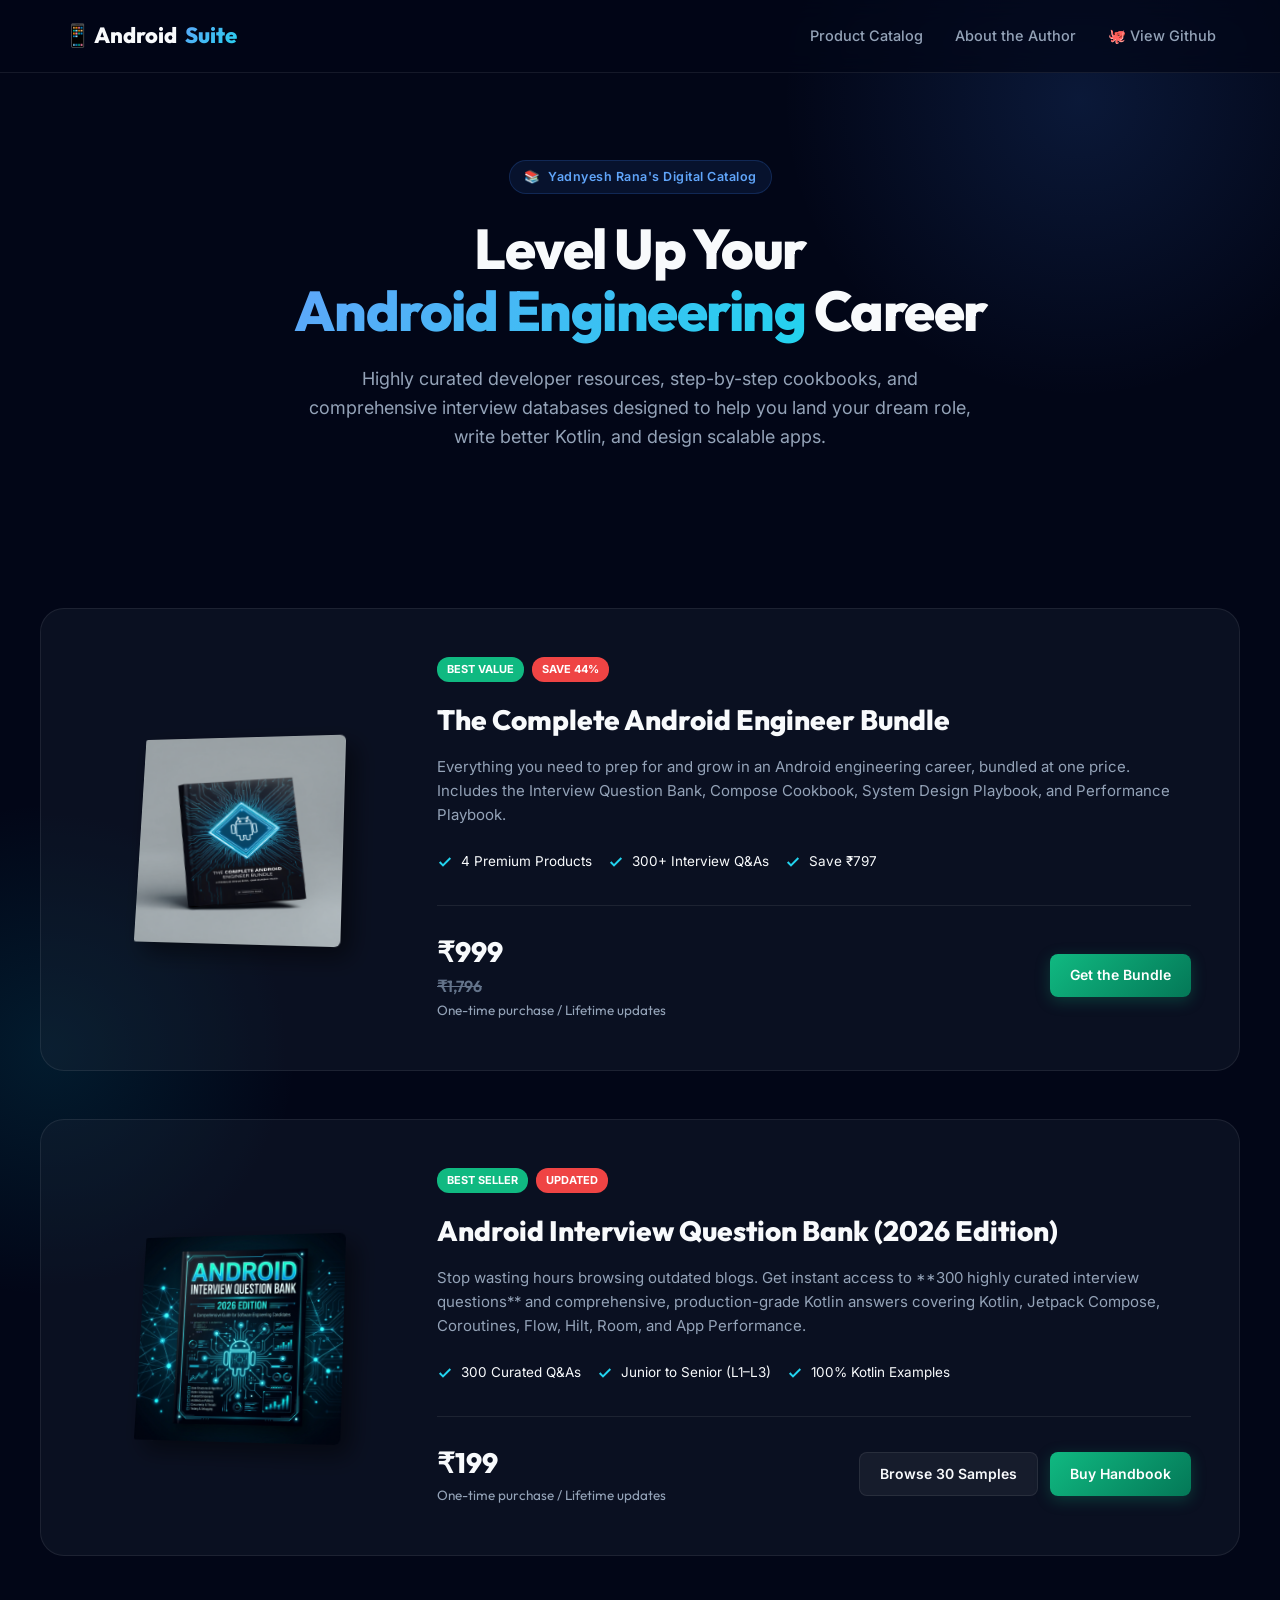
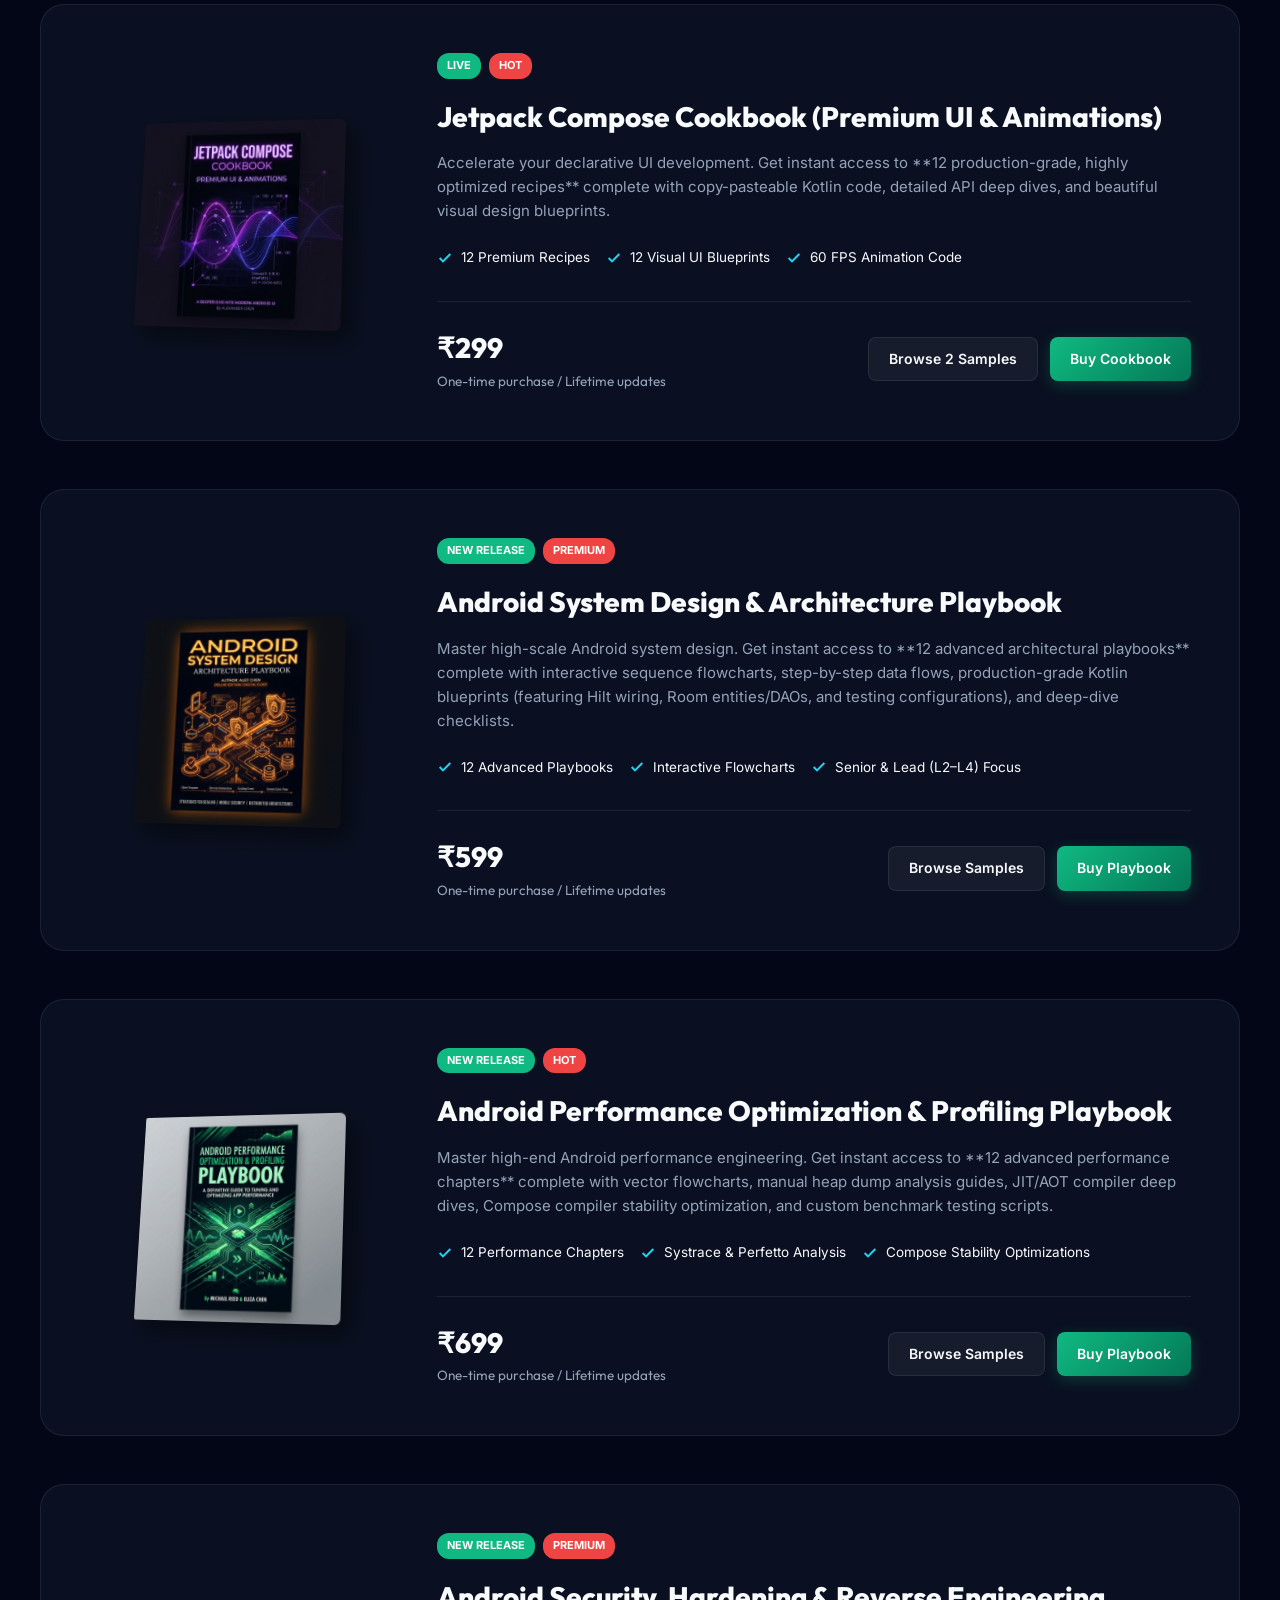
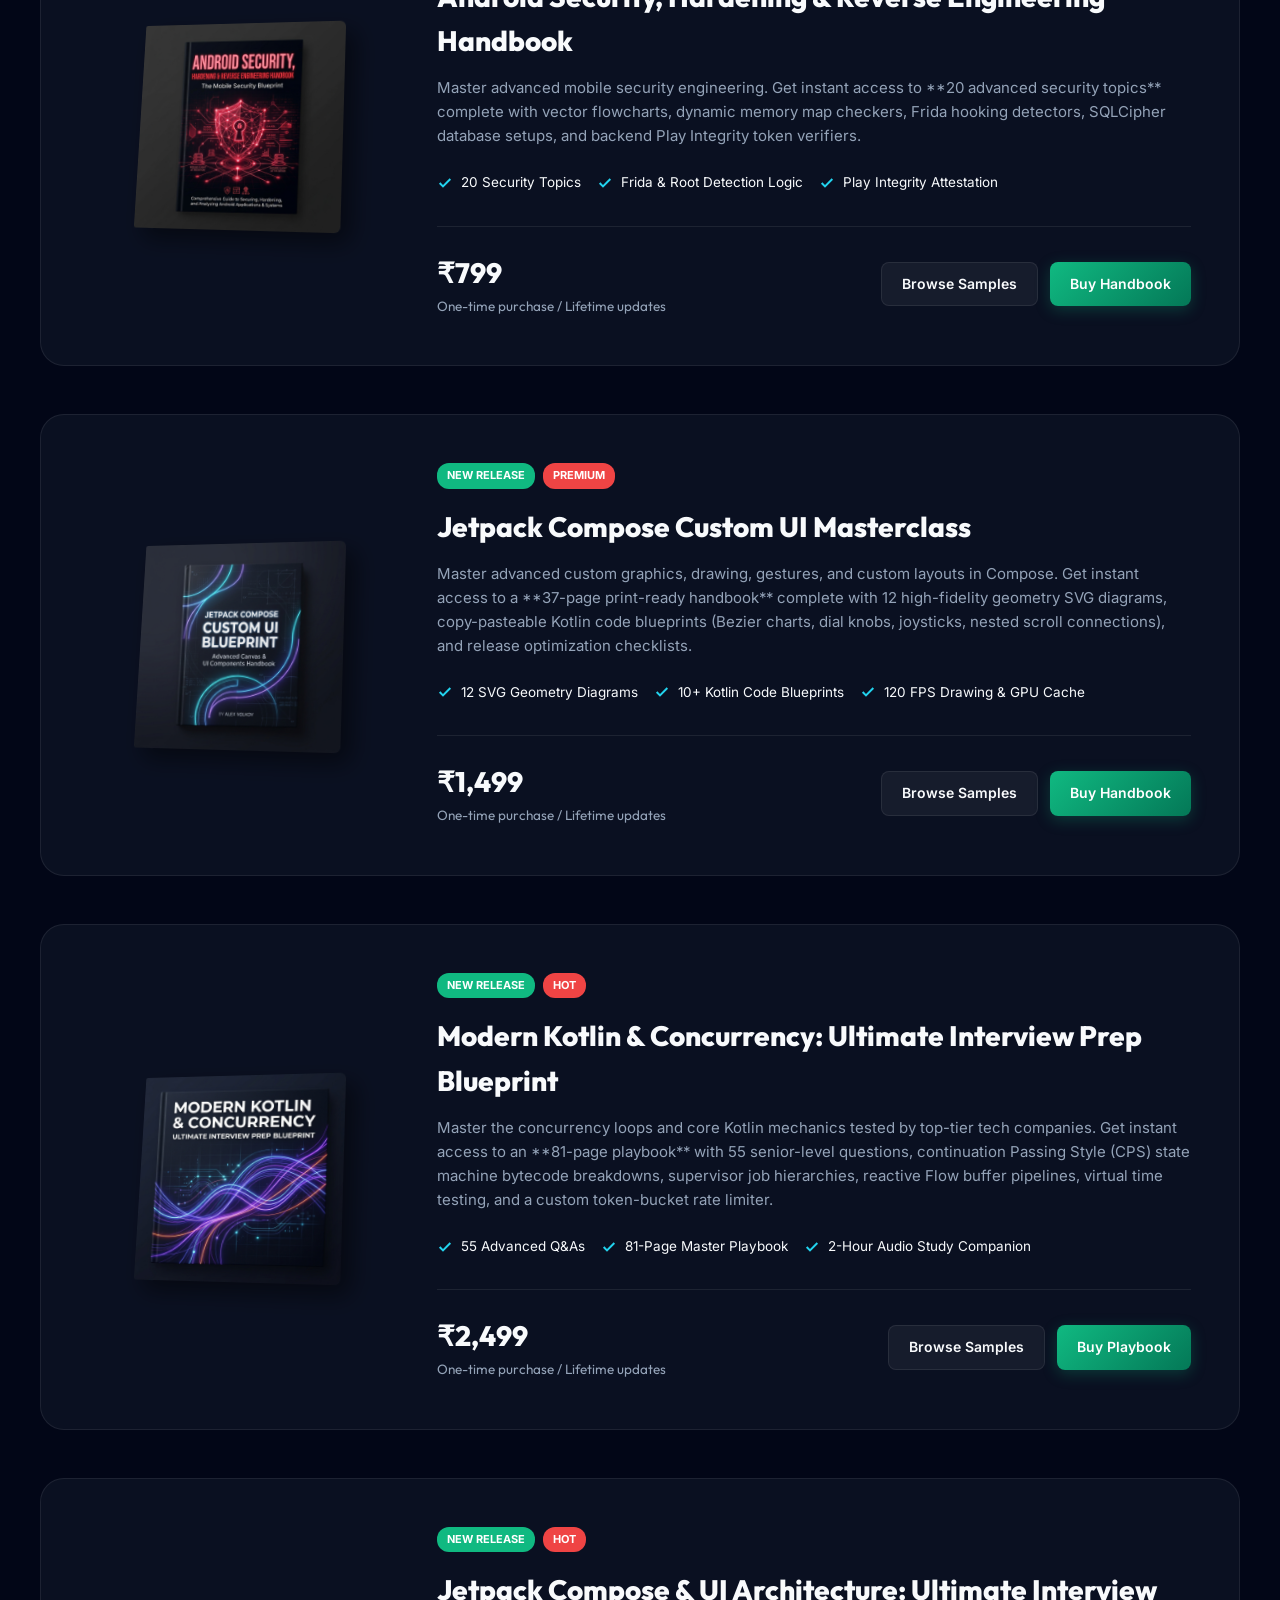
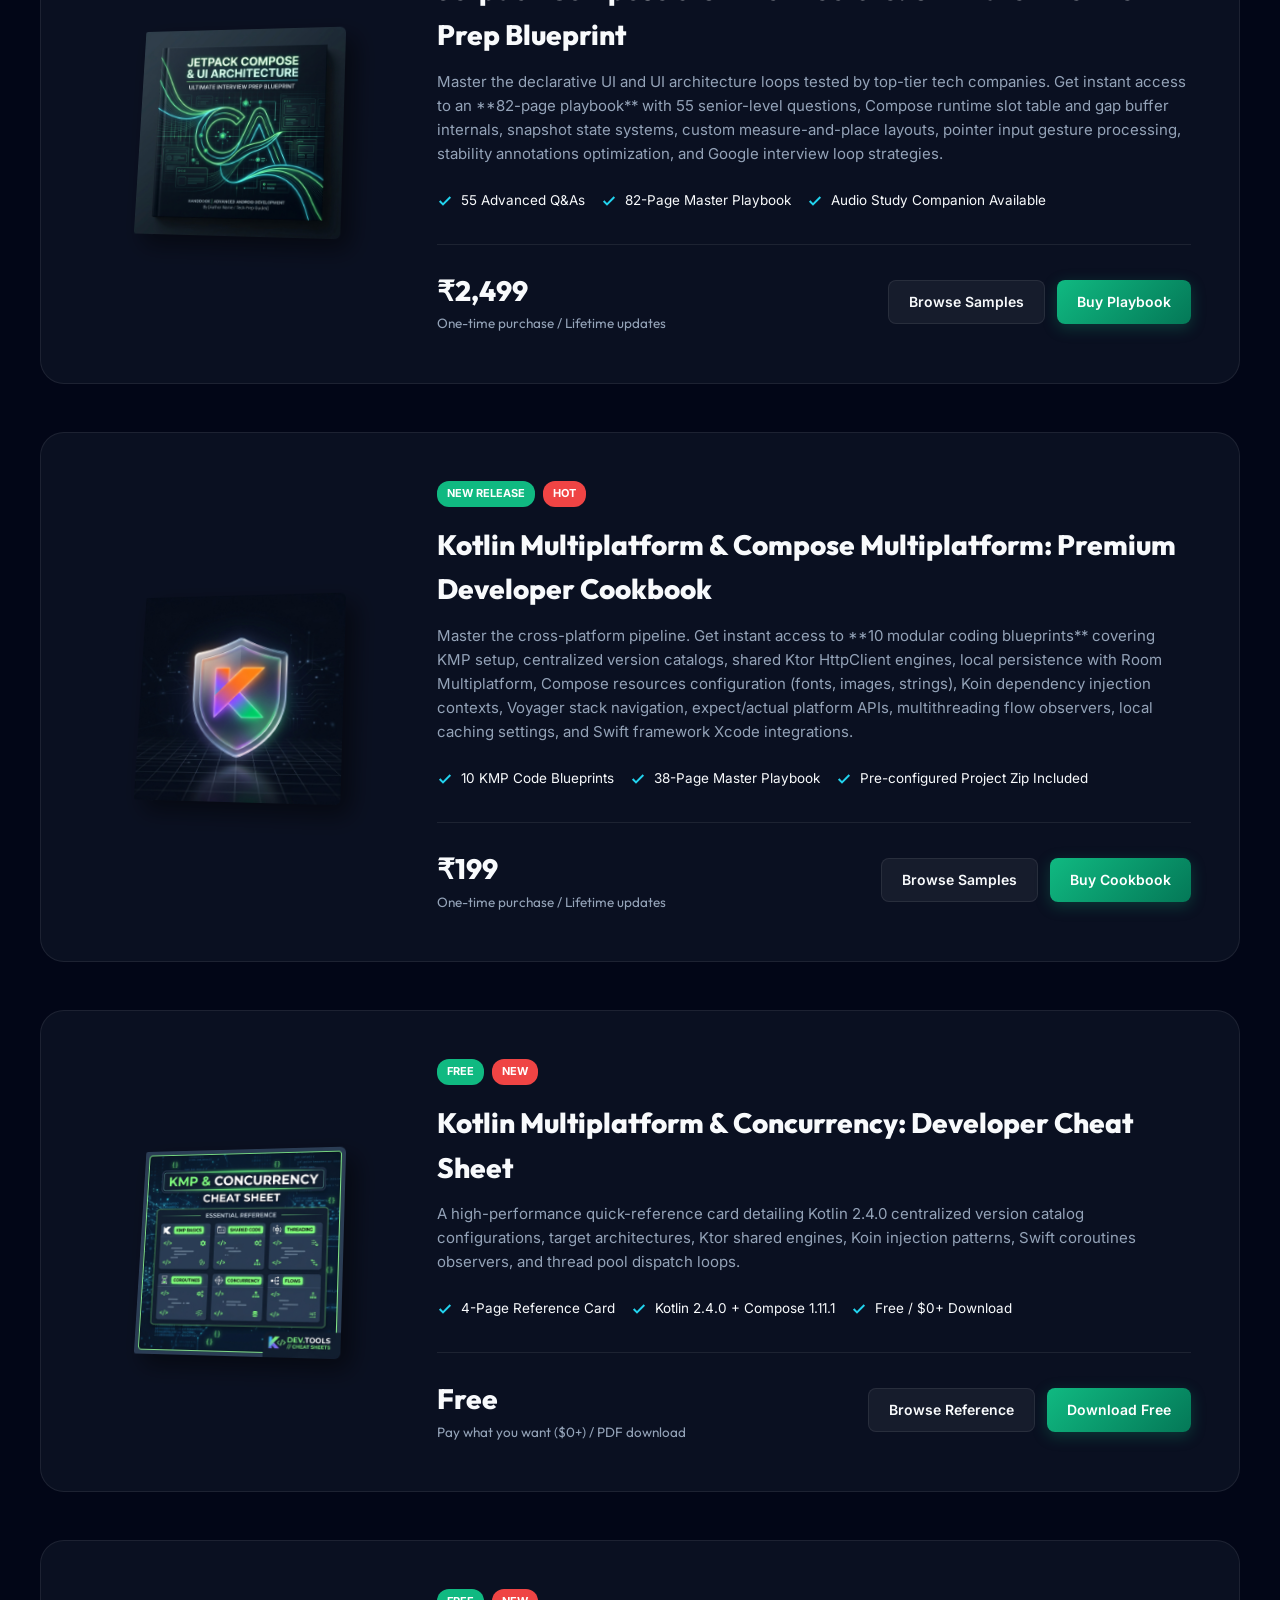
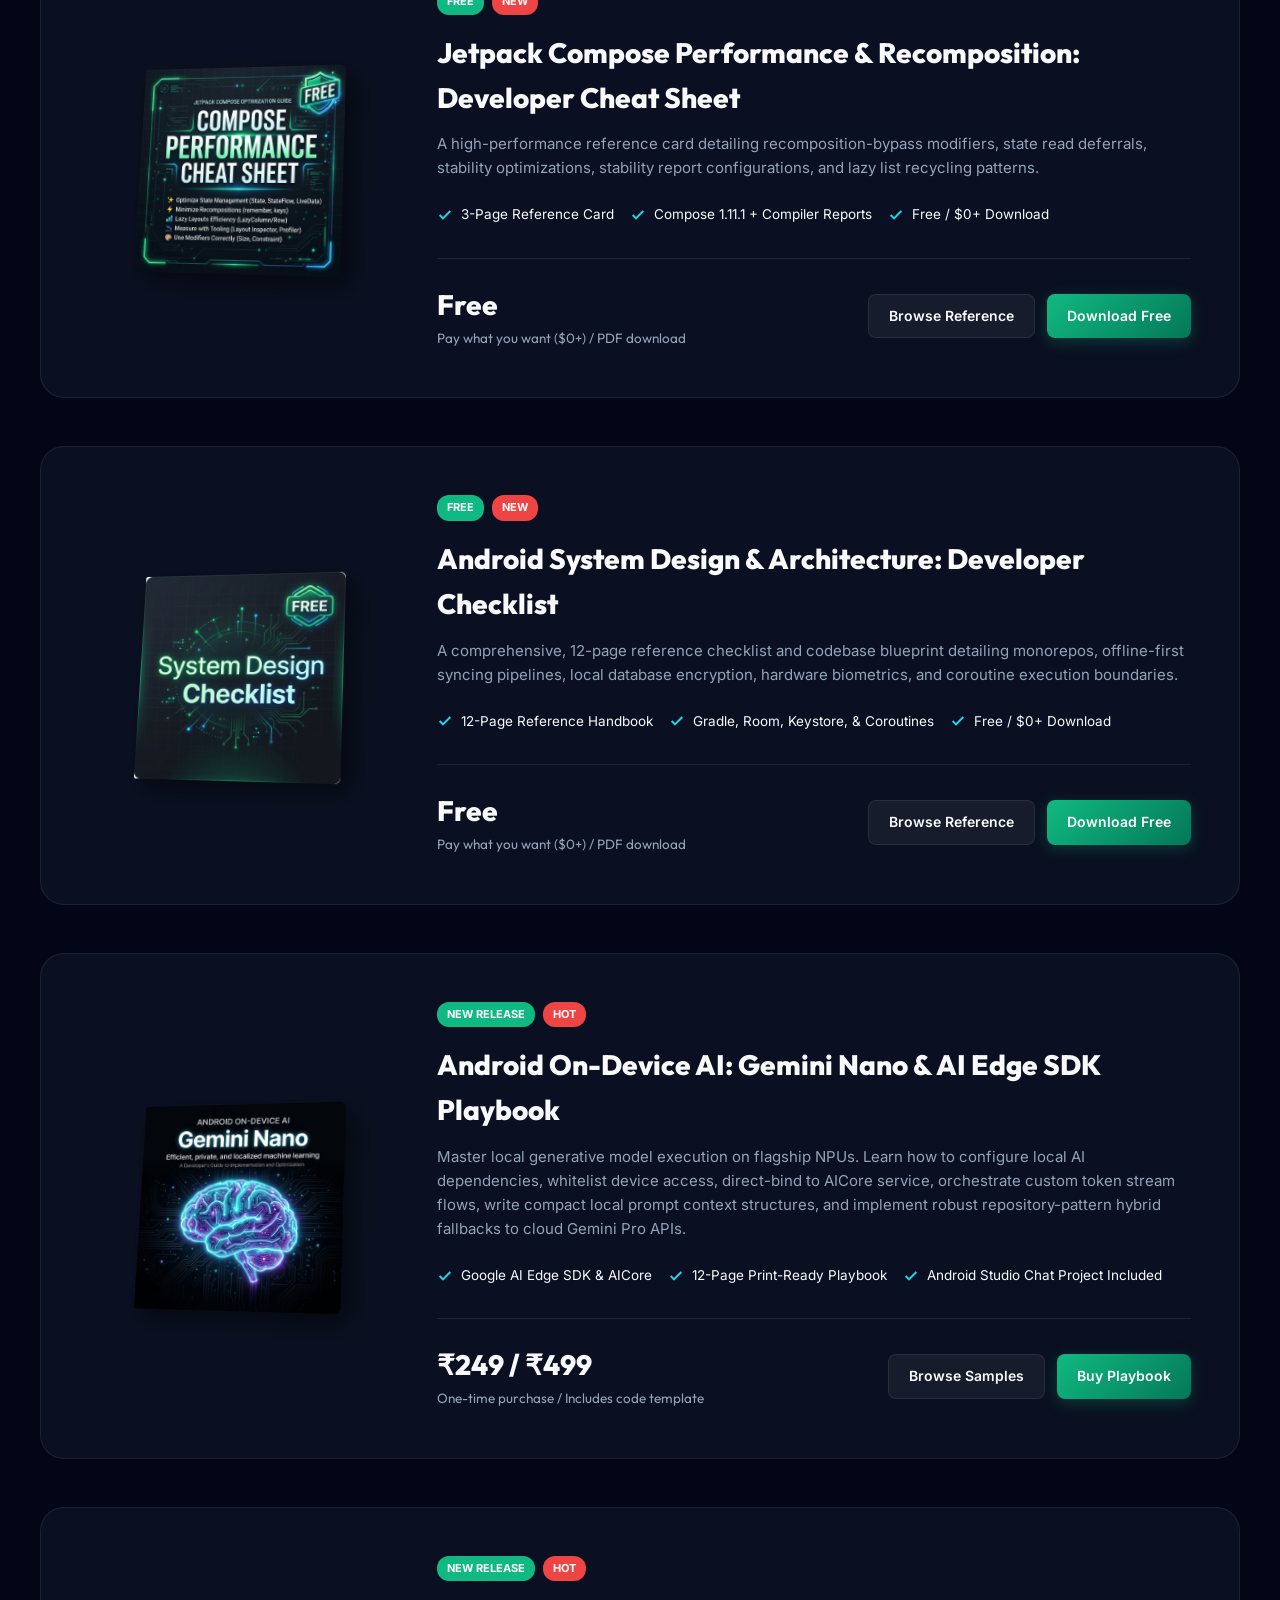
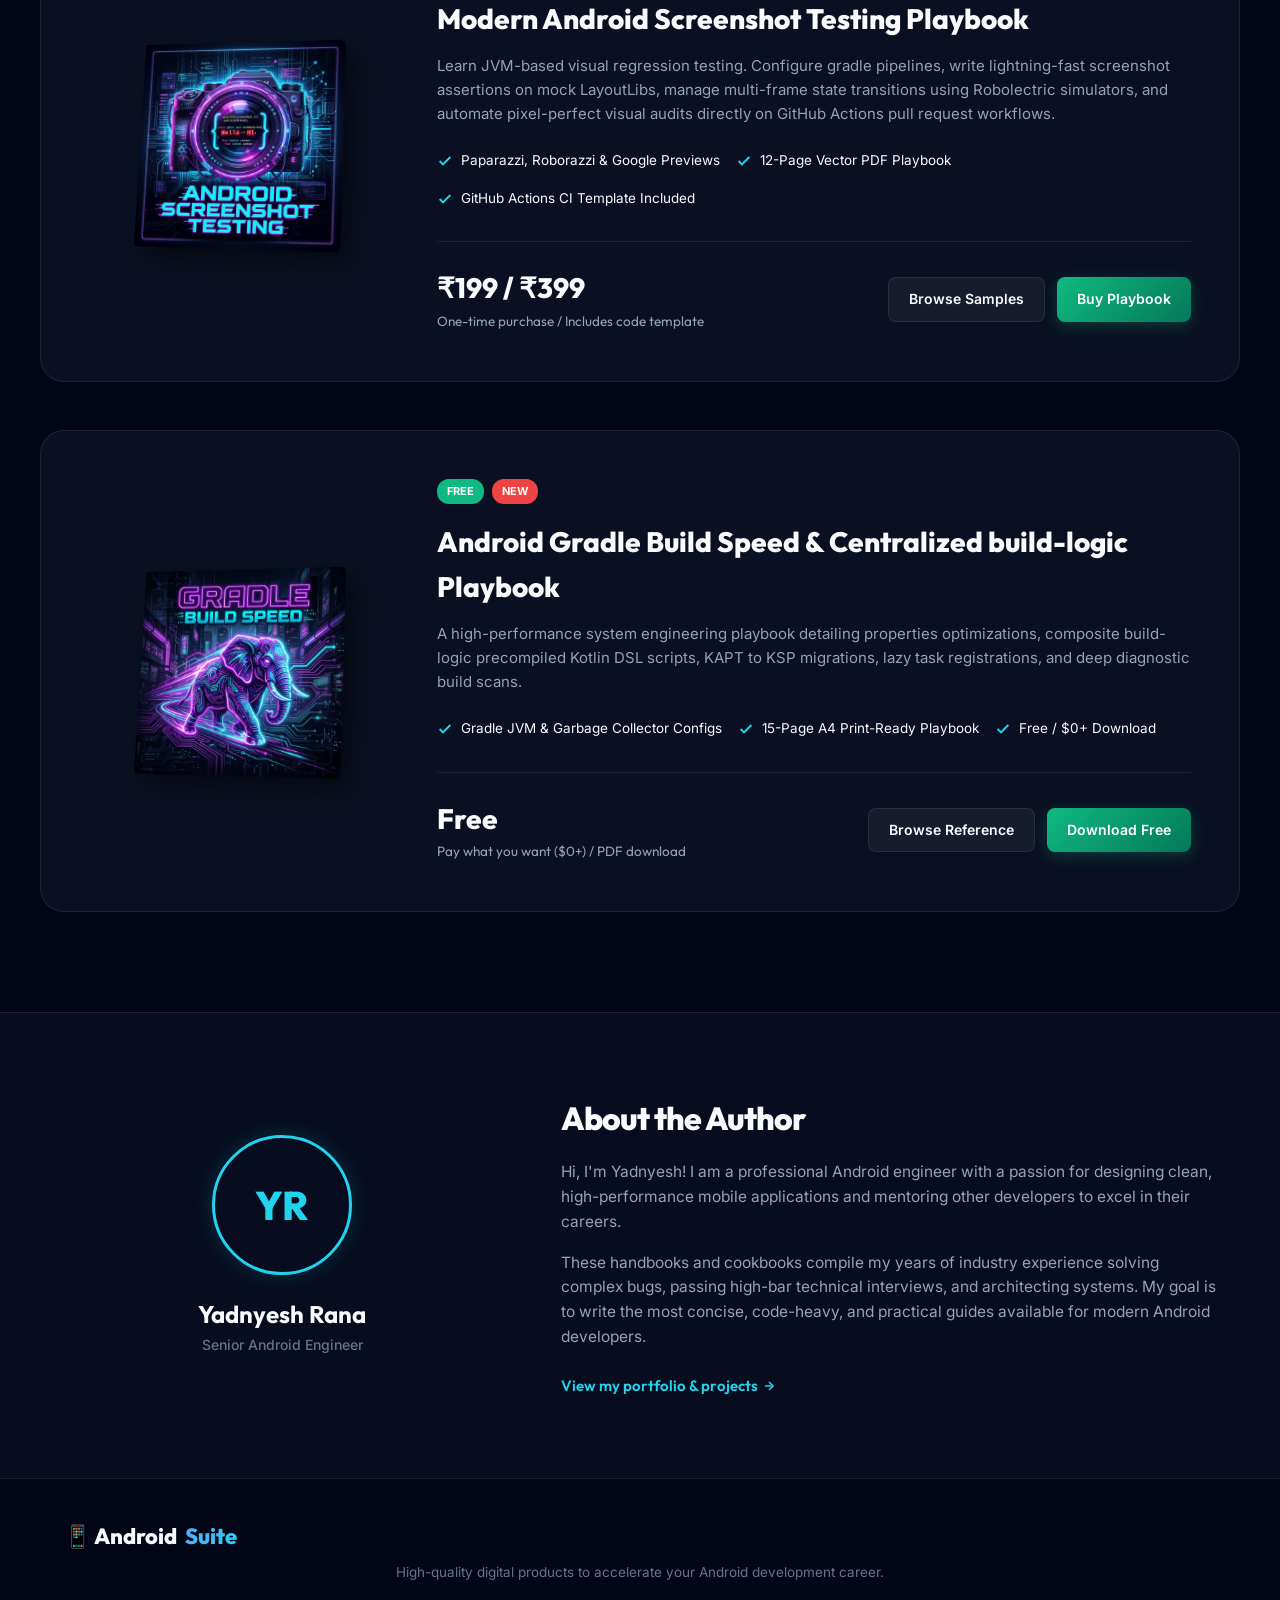
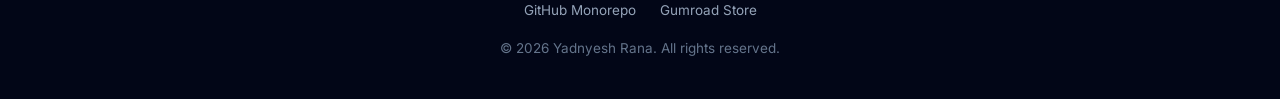
==== landing-page/index.html @ a9e72b29 "Add The Complete Android Engineer Bundle to landing page catalog Bundle (Interview Bank + Cookbook +" ====
<!DOCTYPE html>
<html lang="en">
<head>
    <meta charset="UTF-8">
    <meta name="viewport" content="width=device-width, initial-scale=1.0">
    <title>AndroidDev Suite - Premium Android Developer Handbooks & Resources</title>
    
    <!-- Favicon -->
    <link rel="icon" type="image/svg+xml" href="data:image/svg+xml,<svg xmlns=%22http://www.w3.org/2000/svg%22 viewBox=%220 0 100 100%22><text y=%22.9em%22 font-size=%2290%22>📱</text></svg>">
    
    <!-- Meta tags for SEO -->
    <meta name="description" content="Premium digital products and handbooks for Android software engineers. Curated by Yadnyesh Rana. Ace your interviews, master Jetpack Compose, and learn app scaling.">
    <meta name="keywords" content="Android, Developer, Digital Products, eBook, Interview questions, Jetpack Compose, System Design, Yadnyesh Rana">
    <meta name="author" content="Yadnyesh Rana">
    
    <!-- Open Graph (Facebook / LinkedIn) -->
    <meta property="og:title" content="AndroidDev Suite - Premium Developer Resources">
    <meta property="og:description" content="Handbooks, cookbooks, and study banks to level up your Android engineering career.">
    <meta property="og:url" content="https://android-digital-products.vercel.app">
    <meta property="og:type" content="website">
    
    <!-- Google Fonts -->
    <link rel="preconnect" href="https://fonts.googleapis.com">
    <link rel="preconnect" href="https://fonts.gstatic.com" crossorigin>
    <link href="https://fonts.googleapis.com/css2?family=Outfit:wght@400;500;600;700;800&family=Inter:wght@300;400;500;600;700&family=JetBrains+Mono:wght@400;700&display=swap" rel="stylesheet">
    
    <!-- Custom CSS -->
    <link rel="stylesheet" href="style.css">
</head>
<body>

    <!-- Background Glows -->
    <div class="bg-glow-1"></div>
    <div class="bg-glow-2"></div>

    <!-- Navigation Header -->
    <header>
        <div class="container nav-container">
            <a href="#" class="logo">📱 Android<span>Suite</span></a>
            <ul class="nav-links">
                <li><a href="#catalog">Product Catalog</a></li>
                <li><a href="#about">About the Author</a></li>
                <li><a href="https://github.com/yogirana5557/android-digital-products" target="_blank" class="btn-nav">🐙 View Github</a></li>
            </ul>
        </div>
    </header>

    <!-- Hero Section -->
    <section class="hero">
        <div class="container">
            <div class="hero-badge">
                <span>📚</span> Yadnyesh Rana's Digital Catalog
            </div>
            <h1 class="hero-title">Level Up Your<br><span>Android Engineering</span> Career</h1>
            <p class="hero-description">
                Highly curated developer resources, step-by-step cookbooks, and comprehensive interview databases designed to help you land your dream role, write better Kotlin, and design scalable apps.
            </p>
        </div>
    </section>

    <!-- Product Showcase Catalog -->
    <section id="catalog" class="container showcase">
        <div class="product-list">

            <!-- Bundle: The Complete Android Engineer Bundle -->
            <div class="product-row">
                <div class="book-container">
                    <div class="book">
                        <div class="book-spine"></div>
                        <div class="book-cover cover-bundle"></div>
                    </div>
                </div>

                <div class="product-meta">
                    <div>
                        <div class="product-badge-row">
                            <span class="product-badge badge-active">Best Value</span>
                            <span class="product-badge badge-hot">Save 44%</span>
                        </div>
                        <h2 class="product-title">The Complete Android Engineer Bundle</h2>
                        <p class="product-desc">
                            Everything you need to prep for and grow in an Android engineering career, bundled at one price. Includes the Interview Question Bank, Compose Cookbook, System Design Playbook, and Performance Playbook.
                        </p>

                        <div class="product-highlights">
                            <div class="highlight-item">
                                <svg width="16" height="16" viewBox="0 0 24 24" fill="none" stroke="currentColor" stroke-width="3"><polyline points="20 6 9 17 4 12"></polyline></svg>
                                <span>4 Premium Products</span>
                            </div>
                            <div class="highlight-item">
                                <svg width="16" height="16" viewBox="0 0 24 24" fill="none" stroke="currentColor" stroke-width="3"><polyline points="20 6 9 17 4 12"></polyline></svg>
                                <span>300+ Interview Q&As</span>
                            </div>
                            <div class="highlight-item">
                                <svg width="16" height="16" viewBox="0 0 24 24" fill="none" stroke="currentColor" stroke-width="3"><polyline points="20 6 9 17 4 12"></polyline></svg>
                                <span>Save ₹797</span>
                            </div>
                        </div>
                    </div>

                    <div class="product-pricing-ctas">
                        <div class="product-price">
                            ₹999 <span style="text-decoration: line-through; font-size: 16px; color: var(--text-muted); font-weight: 600;">₹1,796</span>
                            <span>One-time purchase / Lifetime updates</span>
                        </div>
                        <div class="ctas-group">
                            <a href="https://yogirana.gumroad.com/l/fgwtmv" class="btn btn-primary" data-gumroad-single-product="true">
                                Get the Bundle
                            </a>
                        </div>
                    </div>
                </div>
            </div>

            <!-- Product 1: Android Interview Question Bank -->
            <div class="product-row">
                <div class="book-container">
                    <div class="book">
                        <div class="book-spine"></div>
                        <div class="book-cover cover-interview"></div>
                    </div>
                </div>
                
                <div class="product-meta">
                    <div>
                        <div class="product-badge-row">
                            <span class="product-badge badge-active">Best Seller</span>
                            <span class="product-badge badge-hot">Updated</span>
                        </div>
                        <h2 class="product-title">Android Interview Question Bank (2026 Edition)</h2>
                        <p class="product-desc">
                            Stop wasting hours browsing outdated blogs. Get instant access to **300 highly curated interview questions** and comprehensive, production-grade Kotlin answers covering Kotlin, Jetpack Compose, Coroutines, Flow, Hilt, Room, and App Performance.
                        </p>
                        
                        <div class="product-highlights">
                            <div class="highlight-item">
                                <svg width="16" height="16" viewBox="0 0 24 24" fill="none" stroke="currentColor" stroke-width="3"><polyline points="20 6 9 17 4 12"></polyline></svg>
                                <span>300 Curated Q&As</span>
                            </div>
                            <div class="highlight-item">
                                <svg width="16" height="16" viewBox="0 0 24 24" fill="none" stroke="currentColor" stroke-width="3"><polyline points="20 6 9 17 4 12"></polyline></svg>
                                <span>Junior to Senior (L1–L3)</span>
                            </div>
                            <div class="highlight-item">
                                <svg width="16" height="16" viewBox="0 0 24 24" fill="none" stroke="currentColor" stroke-width="3"><polyline points="20 6 9 17 4 12"></polyline></svg>
                                <span>100% Kotlin Examples</span>
                            </div>
                        </div>
                    </div>
                    
                    <div class="product-pricing-ctas">
                        <div class="product-price">
                            ₹199
                            <span>One-time purchase / Lifetime updates</span>
                        </div>
                        <div class="ctas-group">
                            <a href="https://github.com/yogirana5557/android-digital-products/tree/main/android-interview-question-bank-2026" target="_blank" class="btn btn-secondary">
                                Browse 30 Samples
                            </a>
                            <a href="https://yogirana.gumroad.com/l/ljzae" class="btn btn-primary" data-gumroad-single-product="true">
                                Buy Handbook
                            </a>
                        </div>
                    </div>
                </div>
            </div>
            
            <!-- Product 2: Jetpack Compose Cookbook -->
            <div class="product-row">
                <div class="book-container">
                    <div class="book">
                        <div class="book-spine"></div>
                        <div class="book-cover cover-compose"></div>
                    </div>
                </div>
                
                <div class="product-meta">
                    <div>
                        <div class="product-badge-row">
                            <span class="product-badge badge-active">Live</span>
                            <span class="product-badge badge-hot">Hot</span>
                        </div>
                        <h2 class="product-title">Jetpack Compose Cookbook (Premium UI & Animations)</h2>
                        <p class="product-desc">
                            Accelerate your declarative UI development. Get instant access to **12 production-grade, highly optimized recipes** complete with copy-pasteable Kotlin code, detailed API deep dives, and beautiful visual design blueprints.
                        </p>
                        
                        <div class="product-highlights">
                            <div class="highlight-item">
                                <svg width="16" height="16" viewBox="0 0 24 24" fill="none" stroke="currentColor" stroke-width="3"><polyline points="20 6 9 17 4 12"></polyline></svg>
                                <span>12 Premium Recipes</span>
                            </div>
                            <div class="highlight-item">
                                <svg width="16" height="16" viewBox="0 0 24 24" fill="none" stroke="currentColor" stroke-width="3"><polyline points="20 6 9 17 4 12"></polyline></svg>
                                <span>12 Visual UI Blueprints</span>
                            </div>
                            <div class="highlight-item">
                                <svg width="16" height="16" viewBox="0 0 24 24" fill="none" stroke="currentColor" stroke-width="3"><polyline points="20 6 9 17 4 12"></polyline></svg>
                                <span>60 FPS Animation Code</span>
                            </div>
                        </div>
                    </div>
                    
                    <div class="product-pricing-ctas">
                        <div class="product-price">
                            ₹299
                            <span>One-time purchase / Lifetime updates</span>
                        </div>
                        <div class="ctas-group">
                            <a href="https://github.com/yogirana5557/android-digital-products/tree/main/jetpack-compose-cookbook" target="_blank" class="btn btn-secondary">
                                Browse 2 Samples
                            </a>
                            <a href="https://yogirana.gumroad.com/l/sriav" class="btn btn-primary" data-gumroad-single-product="true">
                                Buy Cookbook
                            </a>
                        </div>
                    </div>
                </div>
            </div>
            
            <!-- Product 3: Android System Design & Architecture Playbook -->
            <div class="product-row">
                <div class="book-container">
                    <div class="book">
                        <div class="book-spine"></div>
                        <div class="book-cover cover-design"></div>
                    </div>
                </div>
                
                <div class="product-meta">
                    <div>
                        <div class="product-badge-row">
                            <span class="product-badge badge-active">New Release</span>
                            <span class="product-badge badge-hot">Premium</span>
                        </div>
                        <h2 class="product-title">Android System Design & Architecture Playbook</h2>
                        <p class="product-desc">
                            Master high-scale Android system design. Get instant access to **12 advanced architectural playbooks** complete with interactive sequence flowcharts, step-by-step data flows, production-grade Kotlin blueprints (featuring Hilt wiring, Room entities/DAOs, and testing configurations), and deep-dive checklists.
                        </p>
                        
                        <div class="product-highlights">
                            <div class="highlight-item">
                                <svg width="16" height="16" viewBox="0 0 24 24" fill="none" stroke="currentColor" stroke-width="3"><polyline points="20 6 9 17 4 12"></polyline></svg>
                                <span>12 Advanced Playbooks</span>
                            </div>
                            <div class="highlight-item">
                                <svg width="16" height="16" viewBox="0 0 24 24" fill="none" stroke="currentColor" stroke-width="3"><polyline points="20 6 9 17 4 12"></polyline></svg>
                                <span>Interactive Flowcharts</span>
                            </div>
                            <div class="highlight-item">
                                <svg width="16" height="16" viewBox="0 0 24 24" fill="none" stroke="currentColor" stroke-width="3"><polyline points="20 6 9 17 4 12"></polyline></svg>
                                <span>Senior & Lead (L2–L4) Focus</span>
                            </div>
                        </div>
                    </div>
                    
                    <div class="product-pricing-ctas">
                        <div class="product-price">
                            ₹599
                            <span>One-time purchase / Lifetime updates</span>
                        </div>
                        <div class="ctas-group">
                            <a href="https://github.com/yogirana5557/android-digital-products/tree/main/android-system-design-playbook" target="_blank" class="btn btn-secondary">
                                Browse Samples
                            </a>
                            <a href="https://yogirana.gumroad.com/l/nnxopw" class="btn btn-primary" data-gumroad-single-product="true">
                                Buy Playbook
                            </a>
                        </div>
                    </div>
                </div>
            </div>
            
            <!-- Product 4: Android Performance Optimization & Profiling Playbook -->
            <div class="product-row">
                <div class="book-container">
                    <div class="book">
                        <div class="book-spine"></div>
                        <div class="book-cover cover-performance"></div>
                    </div>
                </div>
                
                <div class="product-meta">
                    <div>
                        <div class="product-badge-row">
                            <span class="product-badge badge-active">New Release</span>
                            <span class="product-badge badge-hot">Hot</span>
                        </div>
                        <h2 class="product-title">Android Performance Optimization & Profiling Playbook</h2>
                        <p class="product-desc">
                            Master high-end Android performance engineering. Get instant access to **12 advanced performance chapters** complete with vector flowcharts, manual heap dump analysis guides, JIT/AOT compiler deep dives, Compose compiler stability optimization, and custom benchmark testing scripts.
                        </p>
                        
                        <div class="product-highlights">
                            <div class="highlight-item">
                                <svg width="16" height="16" viewBox="0 0 24 24" fill="none" stroke="currentColor" stroke-width="3"><polyline points="20 6 9 17 4 12"></polyline></svg>
                                <span>12 Performance Chapters</span>
                            </div>
                            <div class="highlight-item">
                                <svg width="16" height="16" viewBox="0 0 24 24" fill="none" stroke="currentColor" stroke-width="3"><polyline points="20 6 9 17 4 12"></polyline></svg>
                                <span>Systrace & Perfetto Analysis</span>
                            </div>
                            <div class="highlight-item">
                                <svg width="16" height="16" viewBox="0 0 24 24" fill="none" stroke="currentColor" stroke-width="3"><polyline points="20 6 9 17 4 12"></polyline></svg>
                                <span>Compose Stability Optimizations</span>
                            </div>
                        </div>
                    </div>
                    
                    <div class="product-pricing-ctas">
                        <div class="product-price">
                            ₹699
                            <span>One-time purchase / Lifetime updates</span>
                        </div>
                        <div class="ctas-group">
                            <a href="https://github.com/yogirana5557/android-digital-products/tree/main/android-performance-playbook" target="_blank" class="btn btn-secondary">
                                Browse Samples
                            </a>
                            <a href="https://yogirana.gumroad.com/l/fgscvl" class="btn btn-primary" data-gumroad-single-product="true">
                                Buy Playbook
                            </a>
                        </div>
                    </div>
                </div>
            </div>
            
            <!-- Product 5: Android Security, Hardening & Reverse Engineering Handbook -->
            <div class="product-row">
                <div class="book-container">
                    <div class="book">
                        <div class="book-spine"></div>
                        <div class="book-cover cover-security"></div>
                    </div>
                </div>
                
                <div class="product-meta">
                    <div>
                        <div class="product-badge-row">
                            <span class="product-badge badge-active">New Release</span>
                            <span class="product-badge badge-hot">Premium</span>
                        </div>
                        <h2 class="product-title">Android Security, Hardening & Reverse Engineering Handbook</h2>
                        <p class="product-desc">
                            Master advanced mobile security engineering. Get instant access to **20 advanced security topics** complete with vector flowcharts, dynamic memory map checkers, Frida hooking detectors, SQLCipher database setups, and backend Play Integrity token verifiers.
                        </p>
                        
                        <div class="product-highlights">
                            <div class="highlight-item">
                                <svg width="16" height="16" viewBox="0 0 24 24" fill="none" stroke="currentColor" stroke-width="3"><polyline points="20 6 9 17 4 12"></polyline></svg>
                                <span>20 Security Topics</span>
                            </div>
                            <div class="highlight-item">
                                <svg width="16" height="16" viewBox="0 0 24 24" fill="none" stroke="currentColor" stroke-width="3"><polyline points="20 6 9 17 4 12"></polyline></svg>
                                <span>Frida & Root Detection Logic</span>
                            </div>
                            <div class="highlight-item">
                                <svg width="16" height="16" viewBox="0 0 24 24" fill="none" stroke="currentColor" stroke-width="3"><polyline points="20 6 9 17 4 12"></polyline></svg>
                                <span>Play Integrity Attestation</span>
                            </div>
                        </div>
                    </div>
                    
                    <div class="product-pricing-ctas">
                        <div class="product-price">
                            ₹799
                            <span>One-time purchase / Lifetime updates</span>
                        </div>
                        <div class="ctas-group">
                            <a href="https://github.com/yogirana5557/android-digital-products/tree/main/android-security-playbook" target="_blank" class="btn btn-secondary">
                                Browse Samples
                            </a>
                            <a href="https://yogirana.gumroad.com/l/lspvc" class="btn btn-primary" data-gumroad-single-product="true">
                                Buy Handbook
                            </a>
                        </div>
                    </div>
                </div>
            </div>
            
            <!-- Product 6: Jetpack Compose Custom UI Masterclass -->
            <div class="product-row">
                <div class="book-container">
                    <div class="book">
                        <div class="book-spine"></div>
                        <div class="book-cover cover-compose-canvas"></div>
                    </div>
                </div>
                
                <div class="product-meta">
                    <div>
                        <div class="product-badge-row">
                            <span class="product-badge badge-active">New Release</span>
                            <span class="product-badge badge-hot">Premium</span>
                        </div>
                        <h2 class="product-title">Jetpack Compose Custom UI Masterclass</h2>
                        <p class="product-desc">
                            Master advanced custom graphics, drawing, gestures, and custom layouts in Compose. Get instant access to a **37-page print-ready handbook** complete with 12 high-fidelity geometry SVG diagrams, copy-pasteable Kotlin code blueprints (Bezier charts, dial knobs, joysticks, nested scroll connections), and release optimization checklists.
                        </p>
                        
                        <div class="product-highlights">
                            <div class="highlight-item">
                                <svg width="16" height="16" viewBox="0 0 24 24" fill="none" stroke="currentColor" stroke-width="3"><polyline points="20 6 9 17 4 12"></polyline></svg>
                                <span>12 SVG Geometry Diagrams</span>
                            </div>
                            <div class="highlight-item">
                                <svg width="16" height="16" viewBox="0 0 24 24" fill="none" stroke="currentColor" stroke-width="3"><polyline points="20 6 9 17 4 12"></polyline></svg>
                                <span>10+ Kotlin Code Blueprints</span>
                            </div>
                            <div class="highlight-item">
                                <svg width="16" height="16" viewBox="0 0 24 24" fill="none" stroke="currentColor" stroke-width="3"><polyline points="20 6 9 17 4 12"></polyline></svg>
                                <span>120 FPS Drawing & GPU Cache</span>
                            </div>
                        </div>
                    </div>
                    
                    <div class="product-pricing-ctas">
                        <div class="product-price">
                            ₹1,499
                            <span>One-time purchase / Lifetime updates</span>
                        </div>
                        <div class="ctas-group">
                            <a href="https://github.com/yogirana5557/android-digital-products/tree/main/jetpack-compose-canvas-blueprint" target="_blank" class="btn btn-secondary">
                                Browse Samples
                            </a>
                            <a href="https://yogirana.gumroad.com/l/arjjrq" class="btn btn-primary" data-gumroad-single-product="true">
                                Buy Handbook
                            </a>
                        </div>
                    </div>
                </div>
            </div>

            <!-- Product 7: Modern Kotlin & Concurrency: Ultimate Interview Prep Blueprint -->
            <div class="product-row">
                <div class="book-container">
                    <div class="book">
                        <div class="book-spine"></div>
                        <div class="book-cover cover-kotlin-concurrency"></div>
                    </div>
                </div>
                
                <div class="product-meta">
                    <div>
                        <div class="product-badge-row">
                            <span class="product-badge badge-active">New Release</span>
                            <span class="product-badge badge-hot">Hot</span>
                        </div>
                        <h2 class="product-title">Modern Kotlin & Concurrency: Ultimate Interview Prep Blueprint</h2>
                        <p class="product-desc">
                            Master the concurrency loops and core Kotlin mechanics tested by top-tier tech companies. Get instant access to an **81-page playbook** with 55 senior-level questions, continuation Passing Style (CPS) state machine bytecode breakdowns, supervisor job hierarchies, reactive Flow buffer pipelines, virtual time testing, and a custom token-bucket rate limiter.
                        </p>
                        
                        <div class="product-highlights">
                            <div class="highlight-item">
                                <svg width="16" height="16" viewBox="0 0 24 24" fill="none" stroke="currentColor" stroke-width="3"><polyline points="20 6 9 17 4 12"></polyline></svg>
                                <span>55 Advanced Q&As</span>
                            </div>
                            <div class="highlight-item">
                                <svg width="16" height="16" viewBox="0 0 24 24" fill="none" stroke="currentColor" stroke-width="3"><polyline points="20 6 9 17 4 12"></polyline></svg>
                                <span>81-Page Master Playbook</span>
                            </div>
                            <div class="highlight-item">
                                <svg width="16" height="16" viewBox="0 0 24 24" fill="none" stroke="currentColor" stroke-width="3"><polyline points="20 6 9 17 4 12"></polyline></svg>
                                <span>2-Hour Audio Study Companion</span>
                            </div>
                        </div>
                    </div>
                    
                    <div class="product-pricing-ctas">
                        <div class="product-price">
                            ₹2,499
                            <span>One-time purchase / Lifetime updates</span>
                        </div>
                        <div class="ctas-group">
                            <a href="https://github.com/yogirana5557/android-digital-products/tree/main/modern-kotlin-concurrency-blueprint" target="_blank" class="btn btn-secondary">
                                Browse Samples
                            </a>
                            <a href="https://yogirana.gumroad.com/l/czrmy" class="btn btn-primary" data-gumroad-single-product="true">
                                Buy Playbook
                            </a>
                        </div>
                    </div>
                </div>
            </div>

            <!-- Product 8: Jetpack Compose & UI Architecture: Ultimate Interview Prep Blueprint -->
            <div class="product-row">
                <div class="book-container">
                    <div class="book">
                        <div class="book-spine"></div>
                        <div class="book-cover cover-compose-prep"></div>
                    </div>
                </div>
                
                <div class="product-meta">
                    <div>
                        <div class="product-badge-row">
                            <span class="product-badge badge-active">New Release</span>
                            <span class="product-badge badge-hot">Hot</span>
                        </div>
                        <h2 class="product-title">Jetpack Compose & UI Architecture: Ultimate Interview Prep Blueprint</h2>
                        <p class="product-desc">
                            Master the declarative UI and UI architecture loops tested by top-tier tech companies. Get instant access to an **82-page playbook** with 55 senior-level questions, Compose runtime slot table and gap buffer internals, snapshot state systems, custom measure-and-place layouts, pointer input gesture processing, stability annotations optimization, and Google interview loop strategies.
                        </p>
                        
                        <div class="product-highlights">
                            <div class="highlight-item">
                                <svg width="16" height="16" viewBox="0 0 24 24" fill="none" stroke="currentColor" stroke-width="3"><polyline points="20 6 9 17 4 12"></polyline></svg>
                                <span>55 Advanced Q&As</span>
                            </div>
                            <div class="highlight-item">
                                <svg width="16" height="16" viewBox="0 0 24 24" fill="none" stroke="currentColor" stroke-width="3"><polyline points="20 6 9 17 4 12"></polyline></svg>
                                <span>82-Page Master Playbook</span>
                            </div>
                            <div class="highlight-item">
                                <svg width="16" height="16" viewBox="0 0 24 24" fill="none" stroke="currentColor" stroke-width="3"><polyline points="20 6 9 17 4 12"></polyline></svg>
                                <span>Audio Study Companion Available</span>
                            </div>
                        </div>
                    </div>
                    
                    <div class="product-pricing-ctas">
                        <div class="product-price">
                            ₹2,499
                            <span>One-time purchase / Lifetime updates</span>
                        </div>
                        <div class="ctas-group">
                            <a href="https://github.com/yogirana5557/android-digital-products/tree/main/jetpack-compose-interview-prep" target="_blank" class="btn btn-secondary">
                                Browse Samples
                            </a>
                            <a href="https://yogirana.gumroad.com/l/mtziu" class="btn btn-primary" data-gumroad-single-product="true">
                                Buy Playbook
                            </a>
                        </div>
                    </div>
                </div>
            </div>

            <!-- Product 9: Kotlin Multiplatform & Compose Multiplatform: Premium Developer Cookbook -->
            <div class="product-row">
                <div class="book-container">
                    <div class="book">
                        <div class="book-spine"></div>
                        <div class="book-cover cover-kmp-cookbook"></div>
                    </div>
                </div>
                
                <div class="product-meta">
                    <div>
                        <div class="product-badge-row">
                            <span class="product-badge badge-active">New Release</span>
                            <span class="product-badge badge-hot">Hot</span>
                        </div>
                        <h2 class="product-title">Kotlin Multiplatform & Compose Multiplatform: Premium Developer Cookbook</h2>
                        <p class="product-desc">
                            Master the cross-platform pipeline. Get instant access to **10 modular coding blueprints** covering KMP setup, centralized version catalogs, shared Ktor HttpClient engines, local persistence with Room Multiplatform, Compose resources configuration (fonts, images, strings), Koin dependency injection contexts, Voyager stack navigation, expect/actual platform APIs, multithreading flow observers, local caching settings, and Swift framework Xcode integrations.
                        </p>
                        
                        <div class="product-highlights">
                            <div class="highlight-item">
                                <svg width="16" height="16" viewBox="0 0 24 24" fill="none" stroke="currentColor" stroke-width="3"><polyline points="20 6 9 17 4 12"></polyline></svg>
                                <span>10 KMP Code Blueprints</span>
                            </div>
                            <div class="highlight-item">
                                <svg width="16" height="16" viewBox="0 0 24 24" fill="none" stroke="currentColor" stroke-width="3"><polyline points="20 6 9 17 4 12"></polyline></svg>
                                <span>38-Page Master Playbook</span>
                            </div>
                            <div class="highlight-item">
                                <svg width="16" height="16" viewBox="0 0 24 24" fill="none" stroke="currentColor" stroke-width="3"><polyline points="20 6 9 17 4 12"></polyline></svg>
                                <span>Pre-configured Project Zip Included</span>
                            </div>
                        </div>
                    </div>
                    
                    <div class="product-pricing-ctas">
                        <div class="product-price">
                            ₹199
                            <span>One-time purchase / Lifetime updates</span>
                        </div>
                        <div class="ctas-group">
                            <a href="https://github.com/yogirana5557/android-digital-products/tree/main/kotlin-multiplatform-cookbook" target="_blank" class="btn btn-secondary">
                                Browse Samples
                            </a>
                            <a href="https://yogirana.gumroad.com/l/oeiqh" class="btn btn-primary" data-gumroad-single-product="true">
                                Buy Cookbook
                            </a>
                        </div>
                    </div>
                </div>
            </div>

            <!-- Product 10: Kotlin Multiplatform & Concurrency: Developer Cheat Sheet -->
            <div class="product-row">
                <div class="book-container">
                    <div class="book">
                        <div class="book-spine"></div>
                        <div class="book-cover cover-kmp-cheatsheet"></div>
                    </div>
                </div>
                
                <div class="product-meta">
                    <div>
                        <div class="product-badge-row">
                            <span class="product-badge badge-active">Free</span>
                            <span class="product-badge badge-hot">New</span>
                        </div>
                        <h2 class="product-title">Kotlin Multiplatform & Concurrency: Developer Cheat Sheet</h2>
                        <p class="product-desc">
                            A high-performance quick-reference card detailing Kotlin 2.4.0 centralized version catalog configurations, target architectures, Ktor shared engines, Koin injection patterns, Swift coroutines observers, and thread pool dispatch loops.
                        </p>
                        
                        <div class="product-highlights">
                            <div class="highlight-item">
                                <svg width="16" height="16" viewBox="0 0 24 24" fill="none" stroke="currentColor" stroke-width="3"><polyline points="20 6 9 17 4 12"></polyline></svg>
                                <span>4-Page Reference Card</span>
                            </div>
                            <div class="highlight-item">
                                <svg width="16" height="16" viewBox="0 0 24 24" fill="none" stroke="currentColor" stroke-width="3"><polyline points="20 6 9 17 4 12"></polyline></svg>
                                <span>Kotlin 2.4.0 + Compose 1.11.1</span>
                            </div>
                            <div class="highlight-item">
                                <svg width="16" height="16" viewBox="0 0 24 24" fill="none" stroke="currentColor" stroke-width="3"><polyline points="20 6 9 17 4 12"></polyline></svg>
                                <span>Free / $0+ Download</span>
                            </div>
                        </div>
                    </div>
                    
                    <div class="product-pricing-ctas">
                        <div class="product-price">
                            Free
                            <span>Pay what you want ($0+) / PDF download</span>
                        </div>
                        <div class="ctas-group">
                            <a href="https://github.com/yogirana5557/android-digital-products/tree/main/kmp-concurrency-cheatsheet" target="_blank" class="btn btn-secondary">
                                Browse Reference
                            </a>
                            <a href="https://yogirana.gumroad.com/l/cddkph" class="btn btn-primary" data-gumroad-single-product="true">
                                Download Free
                            </a>
                        </div>
                    </div>
                </div>
            </div>

            <!-- Product 11: Jetpack Compose Performance & Recomposition: Developer Cheat Sheet -->
            <div class="product-row">
                <div class="book-container">
                    <div class="book">
                        <div class="book-spine"></div>
                        <div class="book-cover cover-compose-performance"></div>
                    </div>
                </div>
                
                <div class="product-meta">
                    <div>
                        <div class="product-badge-row">
                            <span class="product-badge badge-active">Free</span>
                            <span class="product-badge badge-hot">New</span>
                        </div>
                        <h2 class="product-title">Jetpack Compose Performance & Recomposition: Developer Cheat Sheet</h2>
                        <p class="product-desc">
                            A high-performance reference card detailing recomposition-bypass modifiers, state read deferrals, stability optimizations, stability report configurations, and lazy list recycling patterns.
                        </p>
                        
                        <div class="product-highlights">
                            <div class="highlight-item">
                                <svg width="16" height="16" viewBox="0 0 24 24" fill="none" stroke="currentColor" stroke-width="3"><polyline points="20 6 9 17 4 12"></polyline></svg>
                                <span>3-Page Reference Card</span>
                            </div>
                            <div class="highlight-item">
                                <svg width="16" height="16" viewBox="0 0 24 24" fill="none" stroke="currentColor" stroke-width="3"><polyline points="20 6 9 17 4 12"></polyline></svg>
                                <span>Compose 1.11.1 + Compiler Reports</span>
                            </div>
                            <div class="highlight-item">
                                <svg width="16" height="16" viewBox="0 0 24 24" fill="none" stroke="currentColor" stroke-width="3"><polyline points="20 6 9 17 4 12"></polyline></svg>
                                <span>Free / $0+ Download</span>
                            </div>
                        </div>
                    </div>
                    
                    <div class="product-pricing-ctas">
                        <div class="product-price">
                            Free
                            <span>Pay what you want ($0+) / PDF download</span>
                        </div>
                        <div class="ctas-group">
                            <a href="https://github.com/yogirana5557/android-digital-products/tree/main/compose-performance-cheatsheet" target="_blank" class="btn btn-secondary">
                                Browse Reference
                            </a>
                            <a href="https://yogirana.gumroad.com/l/ftupd" class="btn btn-primary" data-gumroad-single-product="true">
                                Download Free
                            </a>
                        </div>
                    </div>
                </div>
            </div>

            <!-- Product 12: Android System Design & Architecture: Developer Checklist -->
            <div class="product-row">
                <div class="book-container">
                    <div class="book">
                        <div class="book-spine"></div>
                        <div class="book-cover cover-system-design-checklist"></div>
                    </div>
                </div>
                
                <div class="product-meta">
                    <div>
                        <div class="product-badge-row">
                            <span class="product-badge badge-active">Free</span>
                            <span class="product-badge badge-hot">New</span>
                        </div>
                        <h2 class="product-title">Android System Design & Architecture: Developer Checklist</h2>
                        <p class="product-desc">
                            A comprehensive, 12-page reference checklist and codebase blueprint detailing monorepos, offline-first syncing pipelines, local database encryption, hardware biometrics, and coroutine execution boundaries.
                        </p>
                        
                        <div class="product-highlights">
                            <div class="highlight-item">
                                <svg width="16" height="16" viewBox="0 0 24 24" fill="none" stroke="currentColor" stroke-width="3"><polyline points="20 6 9 17 4 12"></polyline></svg>
                                <span>12-Page Reference Handbook</span>
                            </div>
                            <div class="highlight-item">
                                <svg width="16" height="16" viewBox="0 0 24 24" fill="none" stroke="currentColor" stroke-width="3"><polyline points="20 6 9 17 4 12"></polyline></svg>
                                <span>Gradle, Room, Keystore, & Coroutines</span>
                            </div>
                            <div class="highlight-item">
                                <svg width="16" height="16" viewBox="0 0 24 24" fill="none" stroke="currentColor" stroke-width="3"><polyline points="20 6 9 17 4 12"></polyline></svg>
                                <span>Free / $0+ Download</span>
                            </div>
                        </div>
                    </div>
                    
                    <div class="product-pricing-ctas">
                        <div class="product-price">
                            Free
                            <span>Pay what you want ($0+) / PDF download</span>
                        </div>
                        <div class="ctas-group">
                            <a href="https://github.com/yogirana5557/android-digital-products/tree/main/android-system-design-checklist" target="_blank" class="btn btn-secondary">
                                Browse Reference
                            </a>
                            <a href="https://yogirana.gumroad.com/l/ohezxb" class="btn btn-primary" data-gumroad-single-product="true">
                                Download Free
                            </a>
                        </div>
                    </div>
                </div>
            </div>

            <!-- Product 13: Android On-Device AI: Gemini Nano & AI Edge SDK Playbook -->
            <div class="product-row">
                <div class="book-container">
                    <div class="book">
                        <div class="book-spine"></div>
                        <div class="book-cover cover-gemini-nano"></div>
                    </div>
                </div>
                
                <div class="product-meta">
                    <div>
                        <div class="product-badge-row">
                            <span class="product-badge badge-active">New Release</span>
                            <span class="product-badge badge-hot">Hot</span>
                        </div>
                        <h2 class="product-title">Android On-Device AI: Gemini Nano & AI Edge SDK Playbook</h2>
                        <p class="product-desc">
                            Master local generative model execution on flagship NPUs. Learn how to configure local AI dependencies, whitelist device access, direct-bind to AICore service, orchestrate custom token stream flows, write compact local prompt context structures, and implement robust repository-pattern hybrid fallbacks to cloud Gemini Pro APIs.
                        </p>
                        
                        <div class="product-highlights">
                            <div class="highlight-item">
                                <svg width="16" height="16" viewBox="0 0 24 24" fill="none" stroke="currentColor" stroke-width="3"><polyline points="20 6 9 17 4 12"></polyline></svg>
                                <span>Google AI Edge SDK & AICore</span>
                            </div>
                            <div class="highlight-item">
                                <svg width="16" height="16" viewBox="0 0 24 24" fill="none" stroke="currentColor" stroke-width="3"><polyline points="20 6 9 17 4 12"></polyline></svg>
                                <span>12-Page Print-Ready Playbook</span>
                            </div>
                            <div class="highlight-item">
                                <svg width="16" height="16" viewBox="0 0 24 24" fill="none" stroke="currentColor" stroke-width="3"><polyline points="20 6 9 17 4 12"></polyline></svg>
                                <span>Android Studio Chat Project Included</span>
                            </div>
                        </div>
                    </div>
                    
                    <div class="product-pricing-ctas">
                        <div class="product-price">
                            ₹249 / ₹499
                            <span>One-time purchase / Includes code template</span>
                        </div>
                        <div class="ctas-group">
                            <a href="https://github.com/yogirana5557/android-digital-products/tree/main/android-on-device-ai-playbook" target="_blank" class="btn btn-secondary">
                                Browse Samples
                            </a>
                            <a href="https://yogirana.gumroad.com/l/vxtqel" class="btn btn-primary" data-gumroad-single-product="true">
                                Buy Playbook
                            </a>
                        </div>
                    </div>
                </div>
            </div>

            <!-- Product 14: Modern Android Screenshot Testing Playbook -->
            <div class="product-row">
                <div class="book-container">
                    <div class="book">
                        <div class="book-spine"></div>
                        <div class="book-cover cover-screenshot-testing"></div>
                    </div>
                </div>
                
                <div class="product-meta">
                    <div>
                        <div class="product-badge-row">
                            <span class="product-badge badge-active">New Release</span>
                            <span class="product-badge badge-hot">Hot</span>
                        </div>
                        <h2 class="product-title">Modern Android Screenshot Testing Playbook</h2>
                        <p class="product-desc">
                            Learn JVM-based visual regression testing. Configure gradle pipelines, write lightning-fast screenshot assertions on mock LayoutLibs, manage multi-frame state transitions using Robolectric simulators, and automate pixel-perfect visual audits directly on GitHub Actions pull request workflows.
                        </p>
                        
                        <div class="product-highlights">
                            <div class="highlight-item">
                                <svg width="16" height="16" viewBox="0 0 24 24" fill="none" stroke="currentColor" stroke-width="3"><polyline points="20 6 9 17 4 12"></polyline></svg>
                                <span>Paparazzi, Roborazzi & Google Previews</span>
                            </div>
                            <div class="highlight-item">
                                <svg width="16" height="16" viewBox="0 0 24 24" fill="none" stroke="currentColor" stroke-width="3"><polyline points="20 6 9 17 4 12"></polyline></svg>
                                <span>12-Page Vector PDF Playbook</span>
                            </div>
                            <div class="highlight-item">
                                <svg width="16" height="16" viewBox="0 0 24 24" fill="none" stroke="currentColor" stroke-width="3"><polyline points="20 6 9 17 4 12"></polyline></svg>
                                <span>GitHub Actions CI Template Included</span>
                            </div>
                        </div>
                    </div>
                    
                    <div class="product-pricing-ctas">
                        <div class="product-price">
                            ₹199 / ₹399
                            <span>One-time purchase / Includes code template</span>
                        </div>
                        <div class="ctas-group">
                            <a href="https://github.com/yogirana5557/android-digital-products/tree/main/android-screenshot-testing-playbook" target="_blank" class="btn btn-secondary">
                                Browse Samples
                            </a>
                            <a href="https://yogirana.gumroad.com/l/screenshot-testing-playbook" class="btn btn-primary" data-gumroad-single-product="true">
                                Buy Playbook
                            </a>
                        </div>
                    </div>
                </div>
            </div>

            <!-- Product 15: Android Gradle Build Speed & Centralized build-logic Playbook -->
            <div class="product-row">
                <div class="book-container">
                    <div class="book">
                        <div class="book-spine"></div>
                        <div class="book-cover cover-gradle-cheatsheet"></div>
                    </div>
                </div>
                
                <div class="product-meta">
                    <div>
                        <div class="product-badge-row">
                            <span class="product-badge badge-active">Free</span>
                            <span class="product-badge badge-hot">New</span>
                        </div>
                        <h2 class="product-title">Android Gradle Build Speed & Centralized build-logic Playbook</h2>
                        <p class="product-desc">
                            A high-performance system engineering playbook detailing properties optimizations, composite build-logic precompiled Kotlin DSL scripts, KAPT to KSP migrations, lazy task registrations, and deep diagnostic build scans.
                        </p>
                        
                        <div class="product-highlights">
                            <div class="highlight-item">
                                <svg width="16" height="16" viewBox="0 0 24 24" fill="none" stroke="currentColor" stroke-width="3"><polyline points="20 6 9 17 4 12"></polyline></svg>
                                <span>Gradle JVM & Garbage Collector Configs</span>
                            </div>
                            <div class="highlight-item">
                                <svg width="16" height="16" viewBox="0 0 24 24" fill="none" stroke="currentColor" stroke-width="3"><polyline points="20 6 9 17 4 12"></polyline></svg>
                                <span>15-Page A4 Print-Ready Playbook</span>
                            </div>
                            <div class="highlight-item">
                                <svg width="16" height="16" viewBox="0 0 24 24" fill="none" stroke="currentColor" stroke-width="3"><polyline points="20 6 9 17 4 12"></polyline></svg>
                                <span>Free / $0+ Download</span>
                            </div>
                        </div>
                    </div>
                    
                    <div class="product-pricing-ctas">
                        <div class="product-price">
                            Free
                            <span>Pay what you want ($0+) / PDF download</span>
                        </div>
                        <div class="ctas-group">
                            <a href="https://github.com/yogirana5557/android-digital-products/tree/main/android-gradle-optimization-cheatsheet" target="_blank" class="btn btn-secondary">
                                Browse Reference
                            </a>
                            <a href="https://yogirana.gumroad.com/l/gradle-optimization-cheatsheet" class="btn btn-primary" data-gumroad-single-product="true">
                                Download Free
                            </a>
                        </div>
                    </div>
                </div>
            </div>

        </div>
    </section>

    <!-- About the Author -->
    <section id="about" class="about">
        <div class="container about-card">
            <div class="about-left">
                <!-- Avatar placeholder using a stylized initials circle or custom styling -->
                <div style="display: inline-flex; align-items: center; justify-content: center;" class="author-avatar">
                    <span style="font-size: 40px; font-weight: 800; font-family: var(--font-display); color: var(--accent-light);">YR</span>
                </div>
                <h3 class="author-name">Yadnyesh Rana</h3>
                <p class="author-title">Senior Android Engineer</p>
            </div>
            
            <div class="about-right">
                <h2>About the Author</h2>
                <p>
                    Hi, I'm Yadnyesh! I am a professional Android engineer with a passion for designing clean, high-performance mobile applications and mentoring other developers to excel in their careers.
                </p>
                <p>
                    These handbooks and cookbooks compile my years of industry experience solving complex bugs, passing high-bar technical interviews, and architecting systems. My goal is to write the most concise, code-heavy, and practical guides available for modern Android developers.
                </p>
                <a href="https://yadnyesh.vercel.app/" target="_blank" class="author-portfolio-link">View my portfolio & projects <svg width="14" height="14" viewBox="0 0 24 24" fill="none" stroke="currentColor" stroke-width="2.5" style="display:inline-block; vertical-align:middle; margin-left:4px; transition: transform 0.2s ease;"><line x1="5" y1="12" x2="19" y2="12"></line><polyline points="12 5 19 12 12 19"></polyline></svg></a>
            </div>
        </div>
    </section>

    <!-- Footer -->
    <footer>
        <div class="container">
            <a href="#" class="logo" style="margin-bottom: 8px;">📱 Android<span>Suite</span></a>
            <p>High-quality digital products to accelerate your Android development career.</p>
            <ul class="footer-links">
                <li><a href="https://github.com/yogirana5557/android-digital-products" target="_blank">GitHub Monorepo</a></li>
                <li><a href="https://yogirana.gumroad.com/">Gumroad Store</a></li>
            </ul>
            <p>&copy; 2026 Yadnyesh Rana. All rights reserved.</p>
        </div>
    </footer>

    <!-- Gumroad Overlay Integration -->
    <script src="https://gumroad.com/js/embed.js"></script>

</body>
</html>
---- landing-page/style.css ----
/* Modern CSS Reset & Custom Styling for Central Product Hub */
:root {
    --bg-dark: #020617;
    --bg-slate: #0f172a;
    --bg-card: #1e293b;
    --text-primary: #f8fafc;
    --text-secondary: #94a3b8;
    --text-muted: #64748b;
    
    --primary: #3b82f6;
    --primary-light: #60a5fa;
    --accent: #06b6d4;
    --accent-light: #22d3ee;
    --success: #10b981;
    --success-light: #34d399;
    
    --font-sans: 'Inter', sans-serif;
    --font-display: 'Outfit', sans-serif;
    --font-mono: 'JetBrains Mono', monospace;
    
    --border-color: rgba(255, 255, 255, 0.08);
    --border-glow: rgba(59, 130, 246, 0.25);
}

* {
    box-sizing: border-box;
    margin: 0;
    padding: 0;
}

html {
    scroll-behavior: smooth;
    background-color: var(--bg-dark);
    color: var(--text-primary);
    font-family: var(--font-sans);
    overflow-x: hidden;
}

body {
    overflow-x: hidden;
    position: relative;
    line-height: 1.6;
}

/* Background Glow Effects */
.bg-glow-1 {
    position: absolute;
    width: 600px;
    height: 600px;
    top: -200px;
    right: -100px;
    background: radial-gradient(circle, rgba(59, 130, 246, 0.15) 0%, rgba(0, 0, 0, 0) 70%);
    z-index: -1;
    pointer-events: none;
}

.bg-glow-2 {
    position: absolute;
    width: 500px;
    height: 500px;
    top: 800px;
    left: -200px;
    background: radial-gradient(circle, rgba(6, 182, 212, 0.12) 0%, rgba(0, 0, 0, 0) 70%);
    z-index: -1;
    pointer-events: none;
}

/* Container */
.container {
    max-width: 1200px;
    margin: 0 auto;
    padding: 0 24px;
}

/* Navigation */
header {
    background: rgba(2, 6, 23, 0.7);
    backdrop-filter: blur(12px);
    border-bottom: 1px solid var(--border-color);
    position: fixed;
    top: 0;
    left: 0;
    right: 0;
    z-index: 100;
}

.nav-container {
    display: flex;
    justify-content: space-between;
    align-items: center;
    height: 72px;
}

.logo {
    font-family: var(--font-display);
    font-size: 22px;
    font-weight: 800;
    color: var(--text-primary);
    text-decoration: none;
    display: flex;
    align-items: center;
    gap: 8px;
}

.logo span {
    background: linear-gradient(135deg, var(--primary-light) 0%, var(--accent-light) 100%);
    -webkit-background-clip: text;
    -webkit-text-fill-color: transparent;
}

.nav-links {
    display: flex;
    gap: 32px;
    list-style: none;
    align-items: center;
}

.nav-links a {
    color: var(--text-secondary);
    text-decoration: none;
    font-size: 14.5px;
    font-weight: 500;
    transition: color 0.2s ease;
}

.nav-links a:hover {
    color: var(--text-primary);
}

/* Hero Section */
.hero {
    padding-top: 160px;
    padding-bottom: 60px;
    text-align: center;
}

.hero-badge {
    display: inline-flex;
    align-items: center;
    gap: 8px;
    background: rgba(59, 130, 246, 0.1);
    border: 1px solid rgba(59, 130, 246, 0.2);
    color: var(--primary-light);
    padding: 6px 14px;
    border-radius: 20px;
    font-size: 12.5px;
    font-weight: 600;
    margin-bottom: 24px;
    letter-spacing: 0.5px;
}

.hero-title {
    font-family: var(--font-display);
    font-size: 56px;
    font-weight: 800;
    line-height: 1.1;
    letter-spacing: -1.5px;
    margin-bottom: 24px;
    max-width: 800px;
    margin-left: auto;
    margin-right: auto;
}

.hero-title span {
    background: linear-gradient(135deg, var(--primary-light) 0%, var(--accent-light) 100%);
    -webkit-background-clip: text;
    -webkit-text-fill-color: transparent;
}

.hero-description {
    color: var(--text-secondary);
    font-size: 18px;
    margin-bottom: 36px;
    max-width: 680px;
    margin-left: auto;
    margin-right: auto;
}

/* Showcase Section */
.showcase {
    padding: 60px 0 100px 0;
}

.product-list {
    display: flex;
    flex-direction: column;
    gap: 48px;
}

.product-row {
    background: rgba(30, 41, 59, 0.3);
    border: 1px solid var(--border-color);
    border-radius: 24px;
    padding: 48px;
    display: grid;
    grid-template-columns: 300px 1fr;
    gap: 48px;
    align-items: center;
    transition: all 0.3s cubic-bezier(0.16, 1, 0.3, 1);
}

.product-row:hover {
    background: rgba(30, 41, 59, 0.55);
    border-color: rgba(59, 130, 246, 0.25);
    box-shadow: 0 20px 40px rgba(0, 0, 0, 0.3);
}

.product-meta {
    display: flex;
    flex-direction: column;
    justify-content: space-between;
    height: 100%;
}

.product-badge-row {
    display: flex;
    gap: 8px;
    margin-bottom: 16px;
}

.product-badge {
    font-size: 11px;
    font-weight: 700;
    text-transform: uppercase;
    padding: 4px 10px;
    border-radius: 12px;
    color: #ffffff;
}

.badge-active {
    background-color: var(--success);
}

.badge-soon {
    background-color: var(--primary);
}

.badge-hot {
    background-color: #ef4444;
}

.product-title {
    font-family: var(--font-display);
    font-size: 28px;
    font-weight: 800;
    margin-bottom: 12px;
    color: var(--text-primary);
}

.product-desc {
    color: var(--text-secondary);
    font-size: 15px;
    margin-bottom: 24px;
}

.product-highlights {
    display: flex;
    gap: 16px;
    margin-bottom: 32px;
    flex-wrap: wrap;
}

.highlight-item {
    display: flex;
    align-items: center;
    gap: 8px;
    font-size: 13.5px;
    color: var(--text-primary);
}

.highlight-item svg {
    color: var(--accent-light);
}

.product-pricing-ctas {
    display: flex;
    justify-content: space-between;
    align-items: center;
    border-top: 1px solid var(--border-color);
    padding-top: 24px;
    flex-wrap: wrap;
    gap: 20px;
}

.product-price {
    font-family: var(--font-display);
    font-size: 28px;
    font-weight: 800;
    color: var(--text-primary);
}

.product-price span {
    font-size: 13.5px;
    color: var(--text-secondary);
    font-weight: 400;
    display: block;
}

.ctas-group {
    display: flex;
    gap: 12px;
}

/* 3D Book Mockups */
.book-container {
    perspective: 1000px;
    display: flex;
    justify-content: center;
    align-items: center;
}

.book {
    width: 210px;
    height: 210px;
    position: relative;
    transform-style: preserve-3d;
    transform: rotateY(-15deg) rotateX(10deg);
    transition: transform 0.6s cubic-bezier(0.16, 1, 0.3, 1);
}

.product-row:hover .book {
    transform: rotateY(-25deg) rotateX(12deg) scale(1.05);
}

.book-cover {
    width: 100%;
    height: 100%;
    position: absolute;
    top: 0;
    left: 0;
    border-radius: 2px 6px 6px 2px;
    box-shadow: 10px 10px 25px rgba(0, 0, 0, 0.5);
    z-index: 5;
    background-size: cover;
    background-position: center;
}

.book-spine {
    position: absolute;
    top: 0;
    bottom: 0;
    left: 0;
    width: 15px;
    background: #0f172a;
    border-radius: 2px 0 0 2px;
    transform: rotateY(-90deg);
    transform-origin: right;
    z-index: 6;
}

/* Specific Cover Styling */
.cover-interview {
    background-image: url('cover.png');
}

.cover-compose {
    background-image: url('cover-compose.png');
}

.cover-design {
    background-image: url('cover-system-design.png');
}

.cover-performance {
    background-image: url('cover-performance.png');
}

.cover-security {
    background-image: url('cover-security.png');
}

.cover-compose-canvas {
    background-image: url('cover-compose-canvas.png');
}

.cover-kotlin-concurrency {
    background-image: url('cover-kotlin-concurrency.png');
}

.cover-compose-prep {
    background-image: url('cover-compose-prep.png');
}

.cover-kmp-cookbook {
    background-image: url('cover-kmp-cookbook.png');
}

.cover-kmp-cheatsheet {
    background-image: url('cover-kmp-cheatsheet.png');
}

.cover-compose-performance {
    background-image: url('cover-compose-performance.png');
}

.cover-system-design-checklist {
    background-image: url('cover-system-design-checklist.png');
}

.cover-gemini-nano {
    background-image: url('cover-gemini-nano.png');
}

.cover-screenshot-testing {
    background-image: url('cover-screenshot-testing.png');
}

.cover-gradle-cheatsheet {
    background-image: url('cover-gradle-cheatsheet.png');
}

.cover-bundle {
    background-image: url('cover-bundle.png');
}

.cover-badge {
    font-size: 8px;
    font-weight: 700;
    text-transform: uppercase;
    color: var(--accent-light);
    letter-spacing: 1px;
}

.cover-title {
    font-family: var(--font-display);
    font-size: 15px;
    font-weight: 800;
    color: white;
    line-height: 1.2;
}

/* Buttons */
.btn {
    display: inline-flex;
    align-items: center;
    justify-content: center;
    gap: 8px;
    padding: 10px 20px;
    border-radius: 8px;
    font-size: 14px;
    font-weight: 600;
    text-decoration: none;
    cursor: pointer;
    transition: all 0.2s cubic-bezier(0.4, 0, 0.2, 1);
}

.btn-primary {
    background: linear-gradient(135deg, var(--success) 0%, #047857 100%);
    color: white;
    border: none;
    box-shadow: 0 4px 15px rgba(16, 185, 129, 0.25);
}

.btn-primary:hover {
    transform: translateY(-2px);
    box-shadow: 0 6px 20px rgba(16, 185, 129, 0.4);
}

.btn-secondary {
    background: rgba(255, 255, 255, 0.05);
    border: 1px solid var(--border-color);
    color: var(--text-primary);
}

.btn-secondary:hover {
    background: rgba(255, 255, 255, 0.08);
    border-color: rgba(255, 255, 255, 0.15);
    transform: translateY(-2px);
}

.btn-disabled {
    background: rgba(255, 255, 255, 0.02);
    border: 1px solid rgba(255, 255, 255, 0.03);
    color: var(--text-muted);
    cursor: not-allowed;
}

/* About Author Section */
.about {
    border-top: 1px solid var(--border-color);
    padding: 80px 0;
    background: rgba(15, 23, 42, 0.4);
}

.about-card {
    display: grid;
    grid-template-columns: 0.8fr 1.2fr;
    gap: 60px;
    align-items: center;
}

.about-left {
    text-align: center;
}

.author-avatar {
    width: 140px;
    height: 140px;
    border-radius: 50%;
    border: 3px solid var(--accent-light);
    margin-bottom: 20px;
    box-shadow: 0 0 20px rgba(6, 182, 212, 0.2);
}

.author-name {
    font-family: var(--font-display);
    font-size: 24px;
    font-weight: 700;
    color: var(--text-primary);
}

.author-title {
    color: var(--text-muted);
    font-size: 14px;
    font-weight: 500;
}

.about-right h2 {
    font-family: var(--font-display);
    font-size: 32px;
    font-weight: 800;
    margin-bottom: 16px;
    letter-spacing: -1px;
}

.about-right p {
    color: var(--text-secondary);
    font-size: 15.5px;
    margin-bottom: 16px;
}

.author-portfolio-link {
    display: inline-flex;
    align-items: center;
    color: var(--accent-light);
    text-decoration: none;
    font-family: var(--font-display);
    font-size: 15px;
    font-weight: 600;
    margin-top: 8px;
    transition: all 0.2s ease;
}

.author-portfolio-link:hover {
    color: var(--primary-light);
}

.author-portfolio-link:hover svg {
    transform: translateX(4px);
}

/* Footer */
footer {
    border-top: 1px solid var(--border-color);
    padding: 40px 0;
    text-align: center;
    color: var(--text-muted);
    font-size: 13.5px;
}

.footer-links {
    display: flex;
    justify-content: center;
    gap: 24px;
    list-style: none;
    margin: 16px 0;
}

.footer-links a {
    color: var(--text-secondary);
    text-decoration: none;
    transition: color 0.2s ease;
}

.footer-links a:hover {
    color: var(--text-primary);
}

/* Responsive Grid Adjustments */
@media (max-width: 868px) {
    .product-row {
        grid-template-columns: 1fr;
        padding: 30px;
        gap: 30px;
        text-align: center;
    }
    
    .book-container {
        margin-bottom: 12px;
    }
    
    .product-highlights {
        justify-content: center;
    }
    
    .product-pricing-ctas {
        justify-content: center;
        flex-direction: column;
        gap: 16px;
    }
    
    .about-card {
        grid-template-columns: 1fr;
        gap: 30px;
        text-align: center;
    }
}
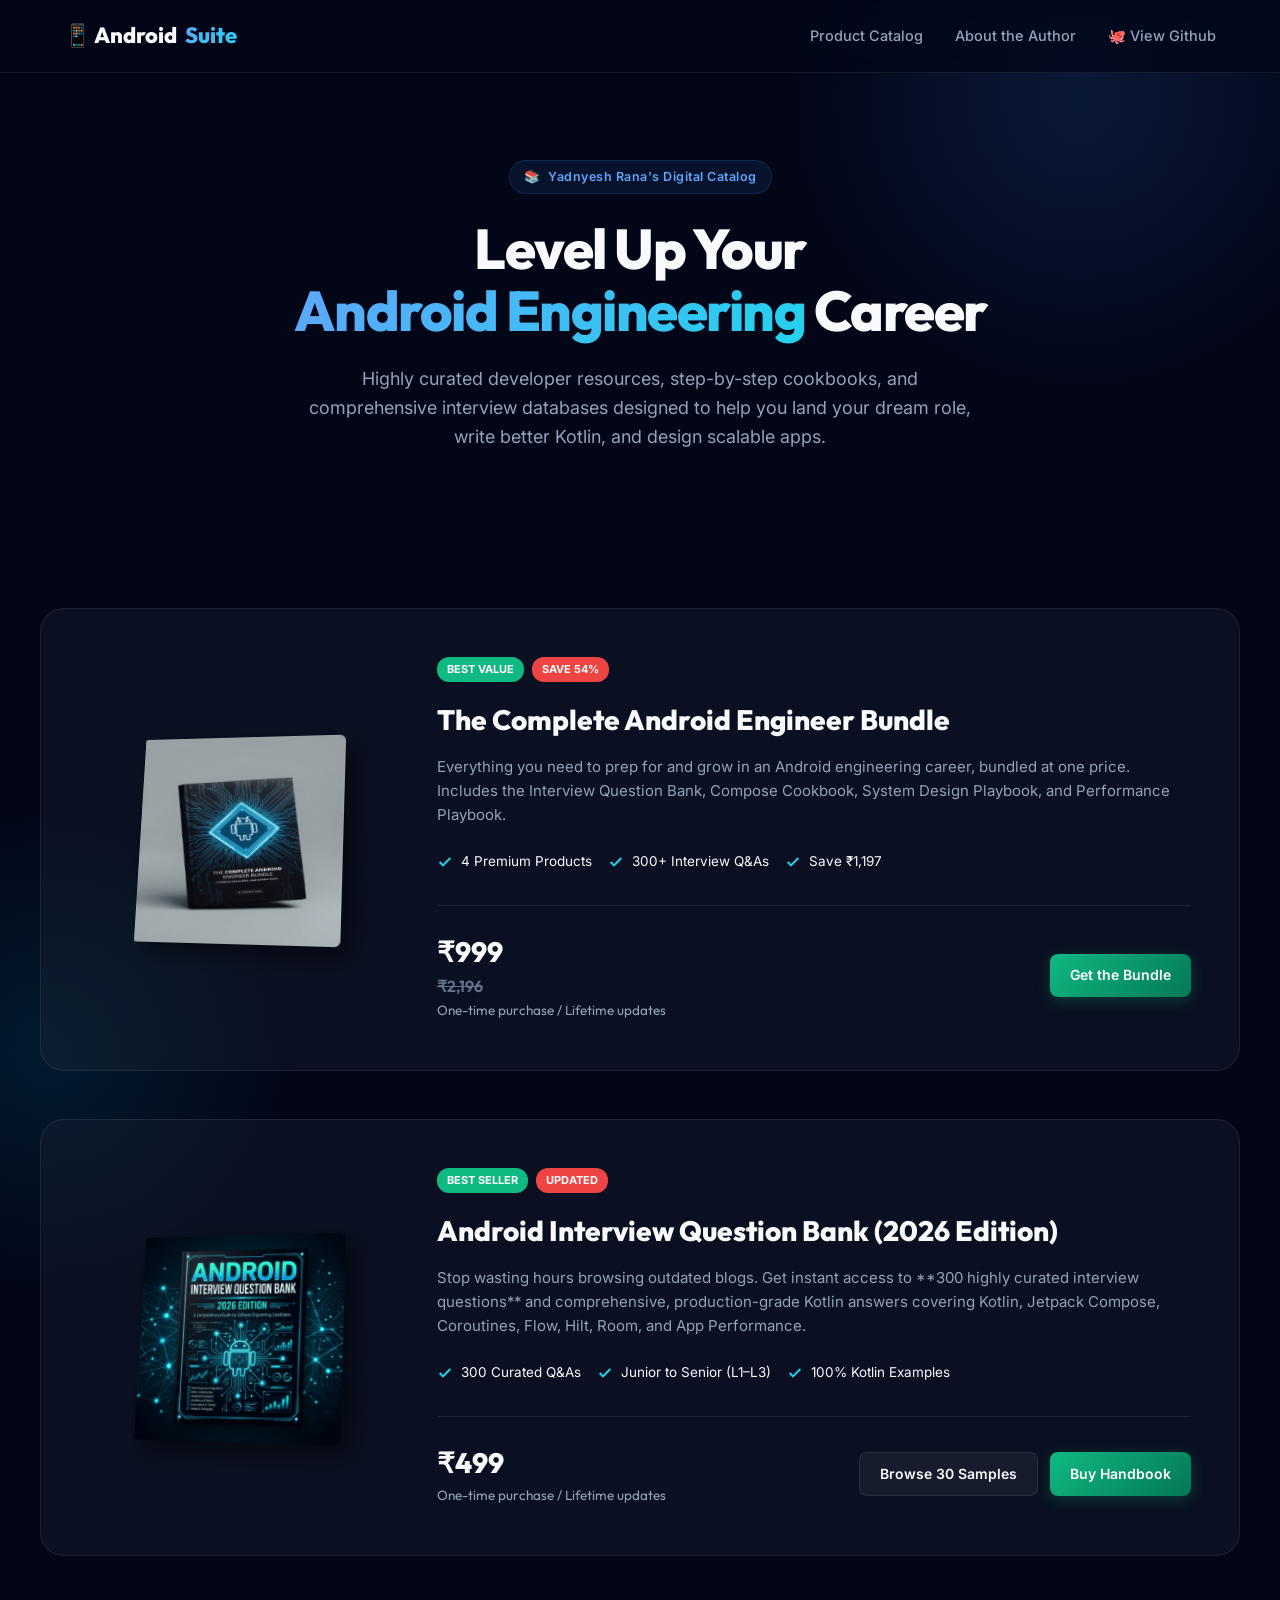
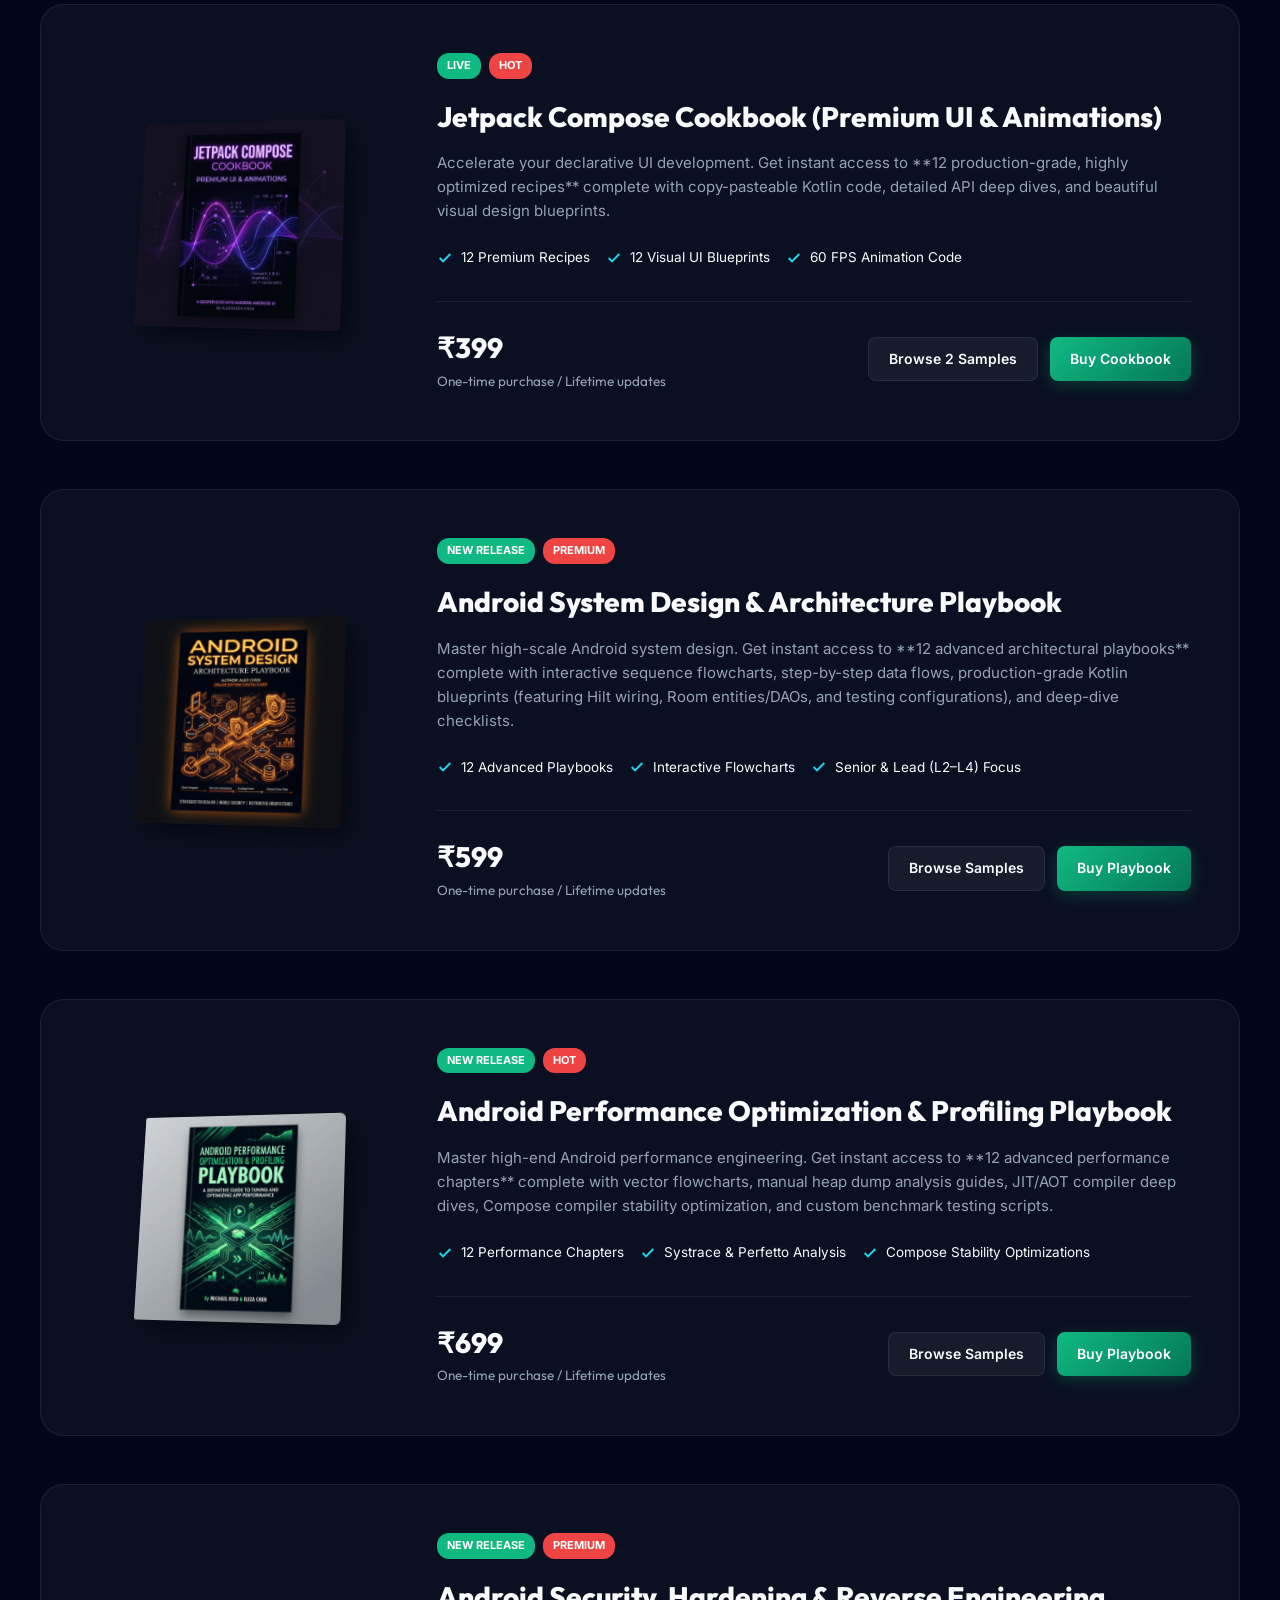
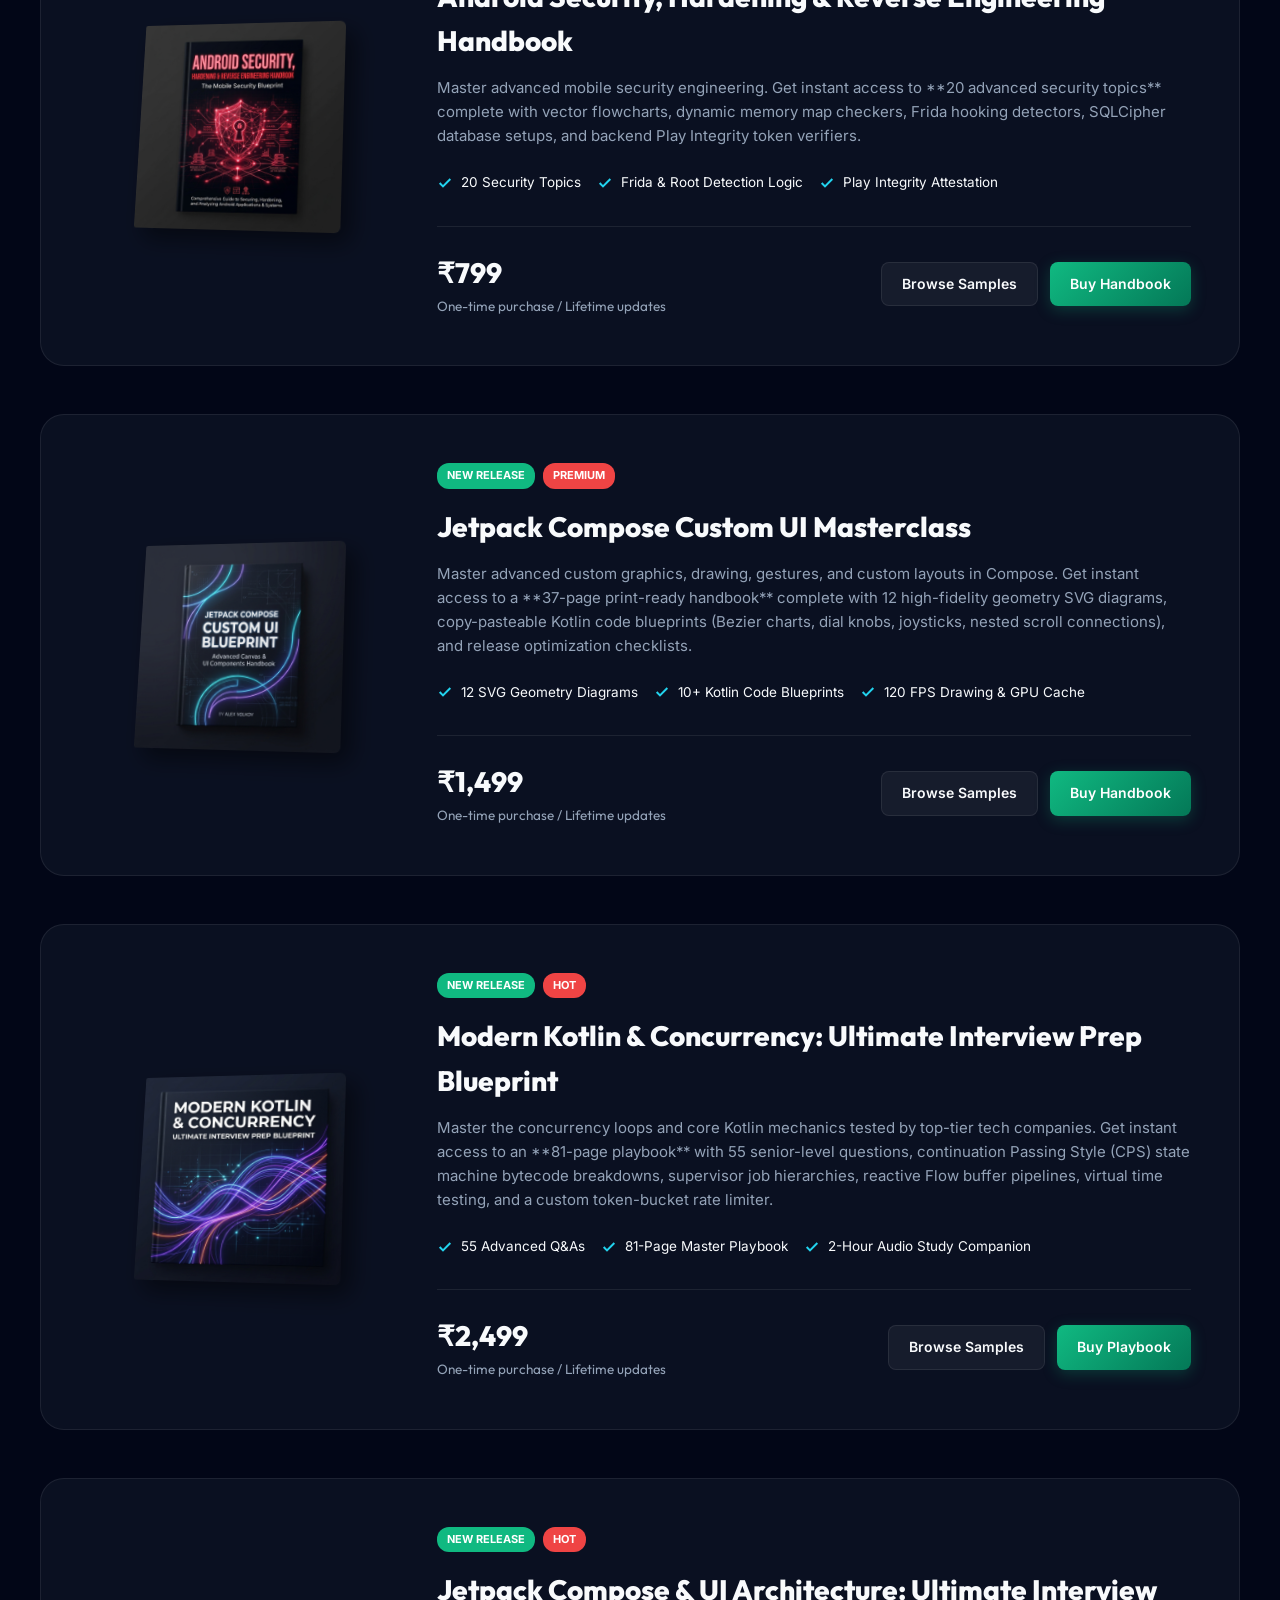
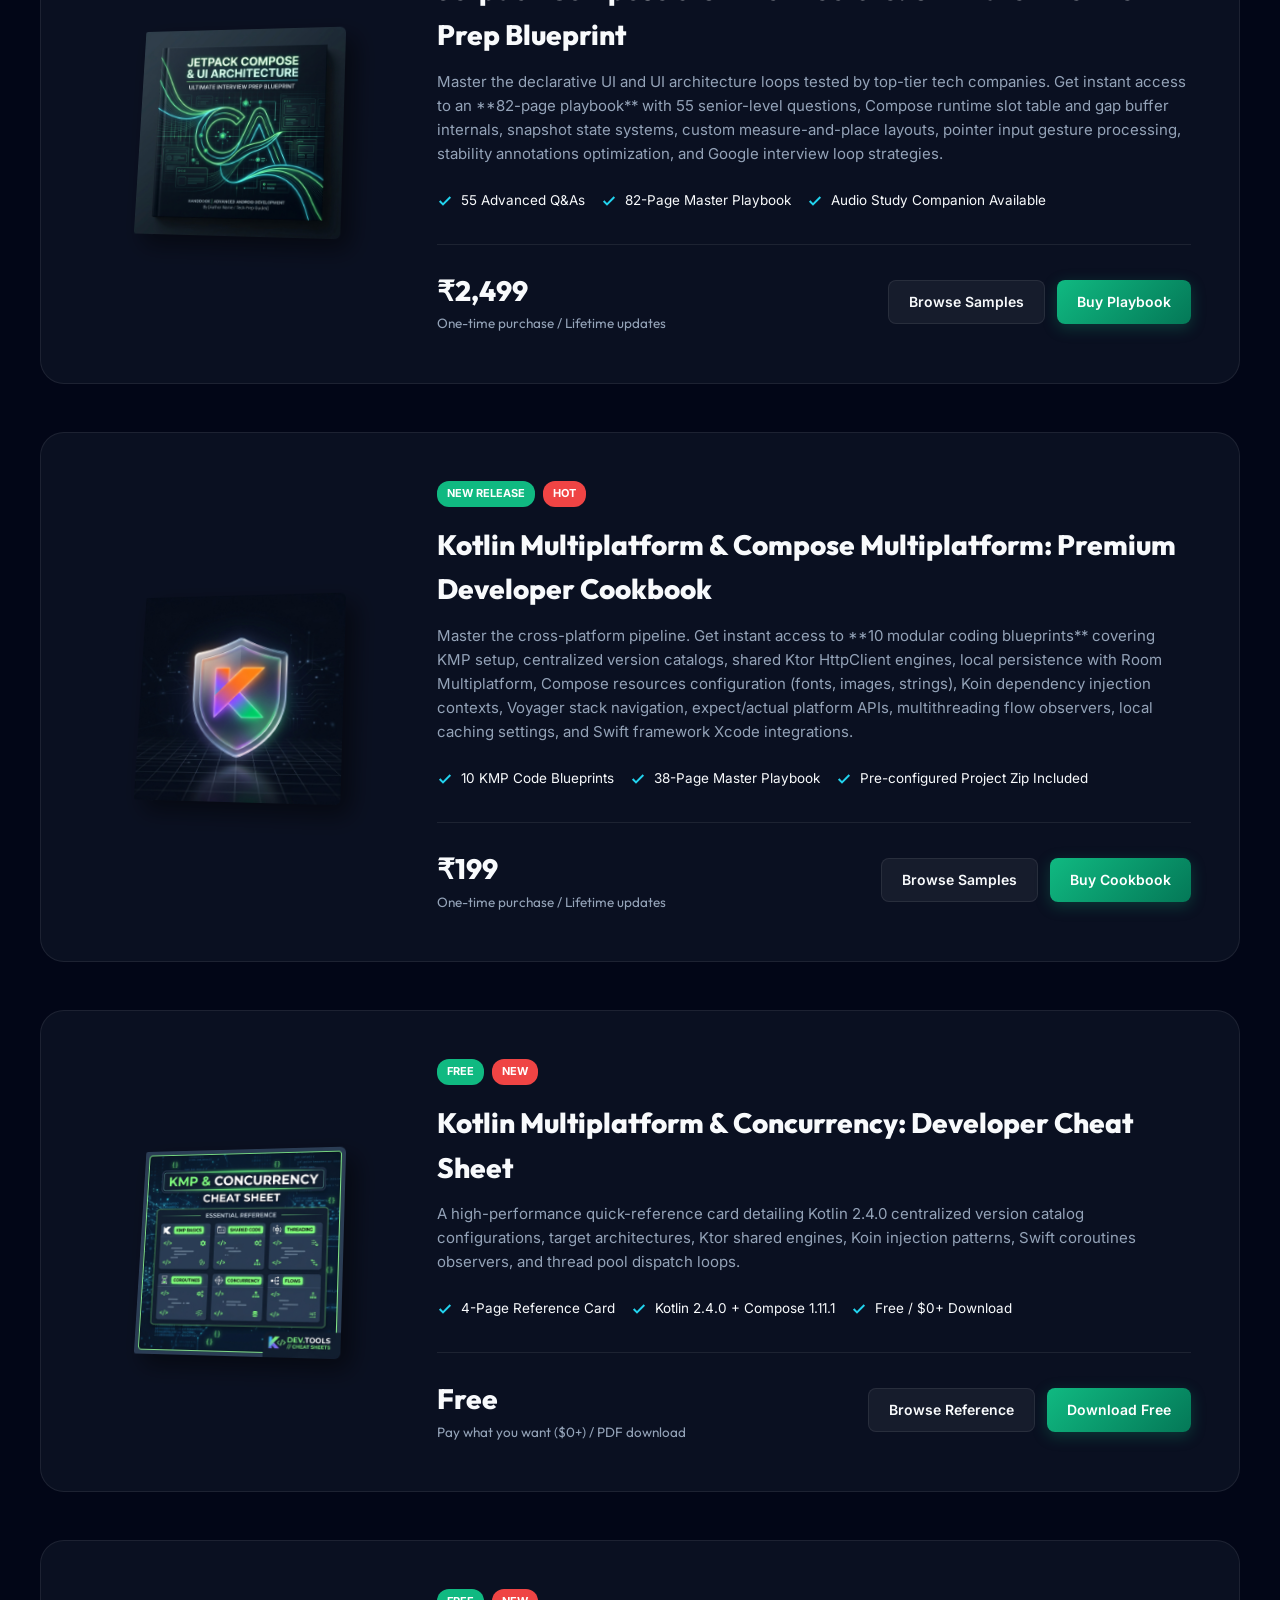
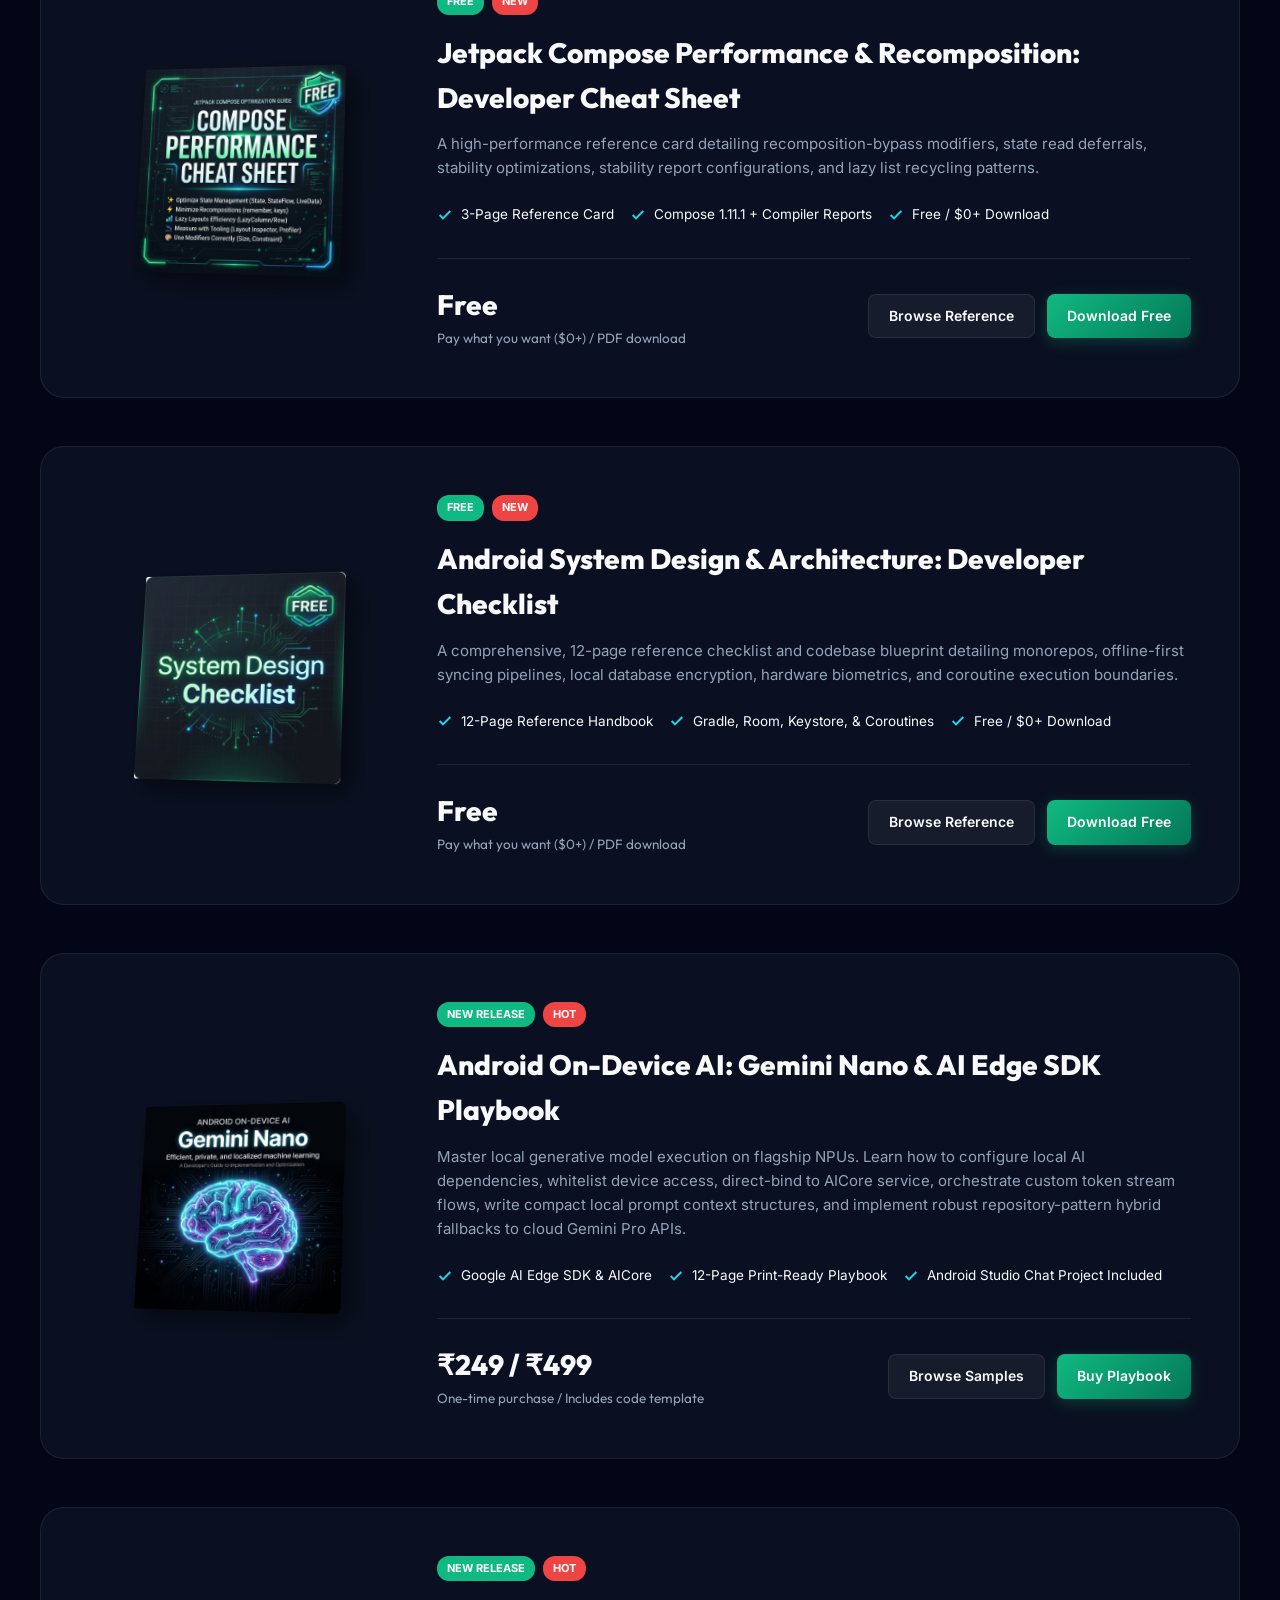
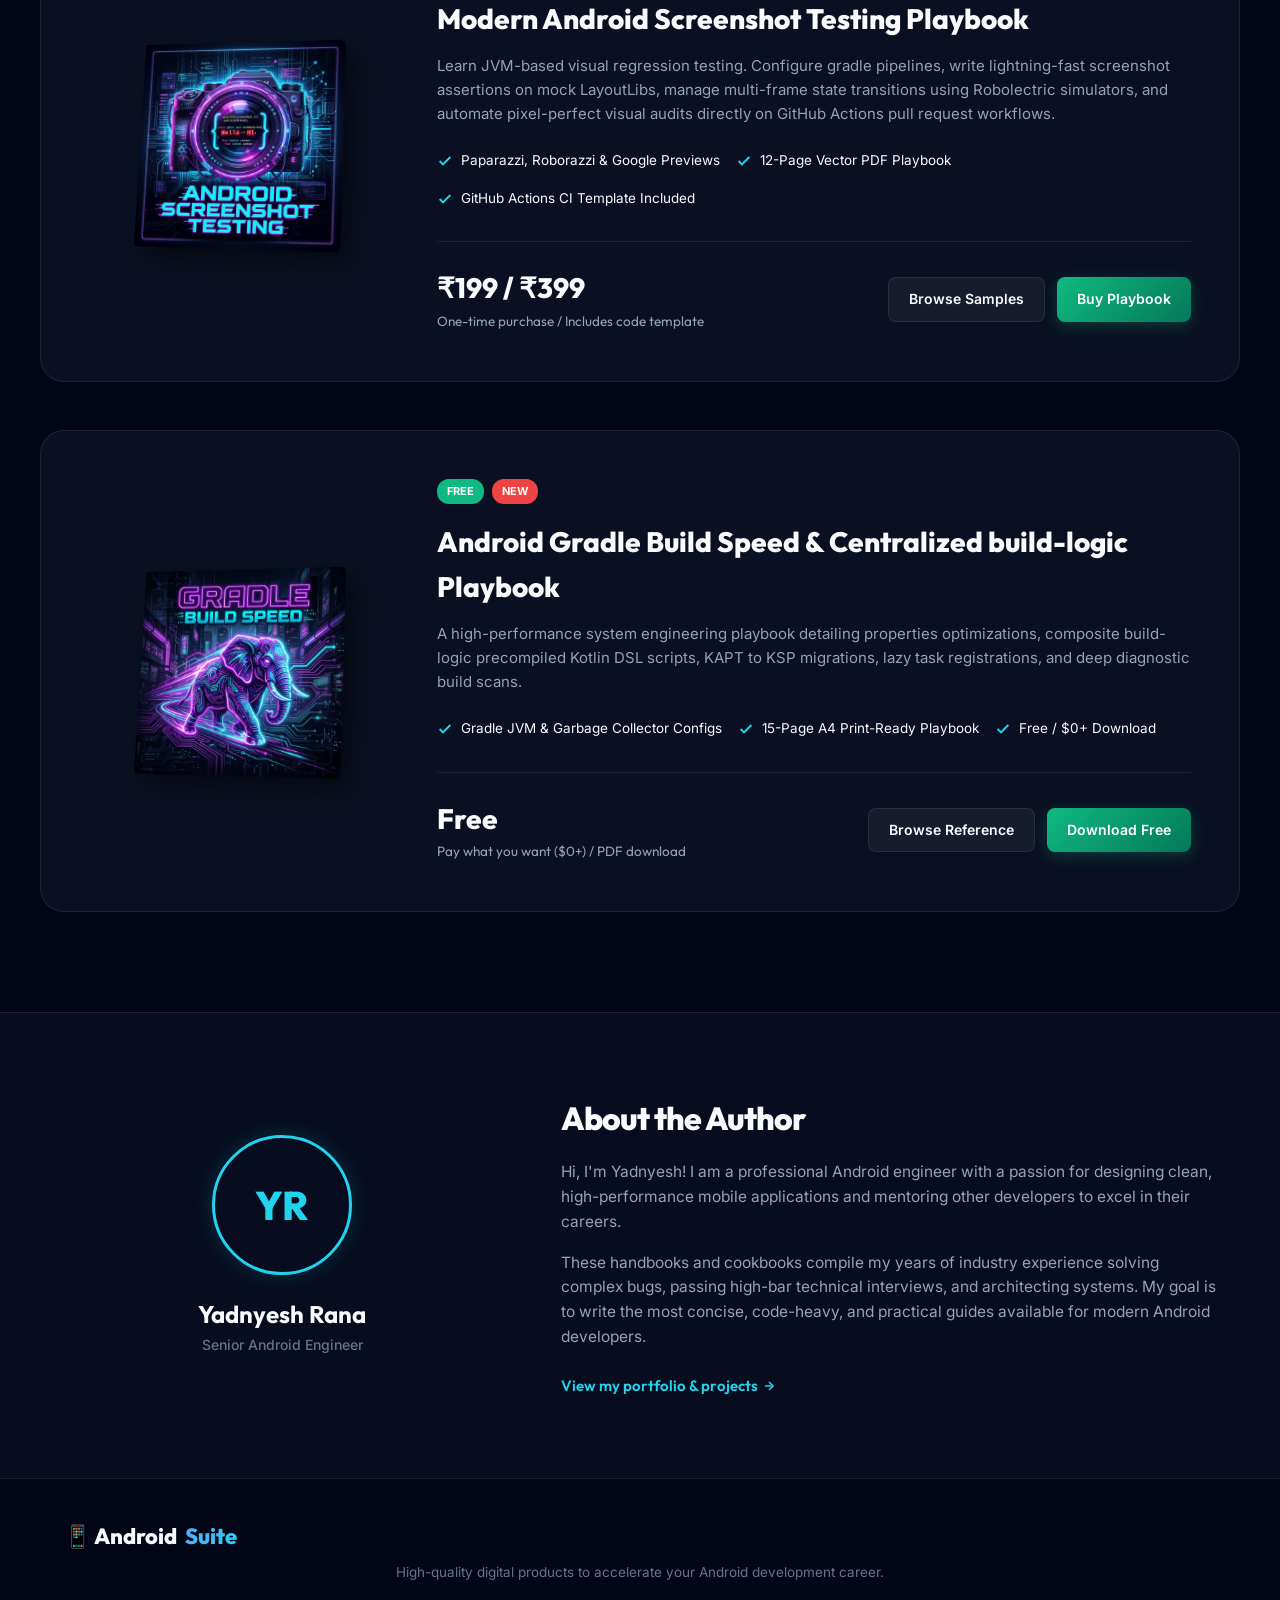
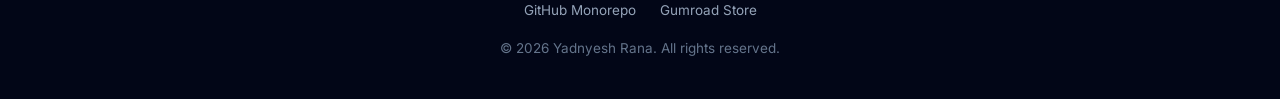
==== commit 0f218e5c: "Reprice Interview Question Bank and Compose Cookbook Gumroad's fee structure has a large flat compon" ====
--- a/landing-page/index.html
+++ b/landing-page/index.html
@@ -75,7 +75,7 @@
                     <div>
                         <div class="product-badge-row">
                             <span class="product-badge badge-active">Best Value</span>
-                            <span class="product-badge badge-hot">Save 44%</span>
+                            <span class="product-badge badge-hot">Save 54%</span>
                         </div>
                         <h2 class="product-title">The Complete Android Engineer Bundle</h2>
                         <p class="product-desc">
@@ -93,14 +93,14 @@
                             </div>
                             <div class="highlight-item">
                                 <svg width="16" height="16" viewBox="0 0 24 24" fill="none" stroke="currentColor" stroke-width="3"><polyline points="20 6 9 17 4 12"></polyline></svg>
-                                <span>Save ₹797</span>
-                            </div>
-                        </div>
-                    </div>
-
-                    <div class="product-pricing-ctas">
-                        <div class="product-price">
-                            ₹999 <span style="text-decoration: line-through; font-size: 16px; color: var(--text-muted); font-weight: 600;">₹1,796</span>
+                                <span>Save ₹1,197</span>
+                            </div>
+                        </div>
+                    </div>
+
+                    <div class="product-pricing-ctas">
+                        <div class="product-price">
+                            ₹999 <span style="text-decoration: line-through; font-size: 16px; color: var(--text-muted); font-weight: 600;">₹2,196</span>
                             <span>One-time purchase / Lifetime updates</span>
                         </div>
                         <div class="ctas-group">
@@ -150,7 +150,7 @@
                     
                     <div class="product-pricing-ctas">
                         <div class="product-price">
-                            ₹199
+                            ₹499
                             <span>One-time purchase / Lifetime updates</span>
                         </div>
                         <div class="ctas-group">
@@ -203,7 +203,7 @@
                     
                     <div class="product-pricing-ctas">
                         <div class="product-price">
-                            ₹299
+                            ₹399
                             <span>One-time purchase / Lifetime updates</span>
                         </div>
                         <div class="ctas-group">
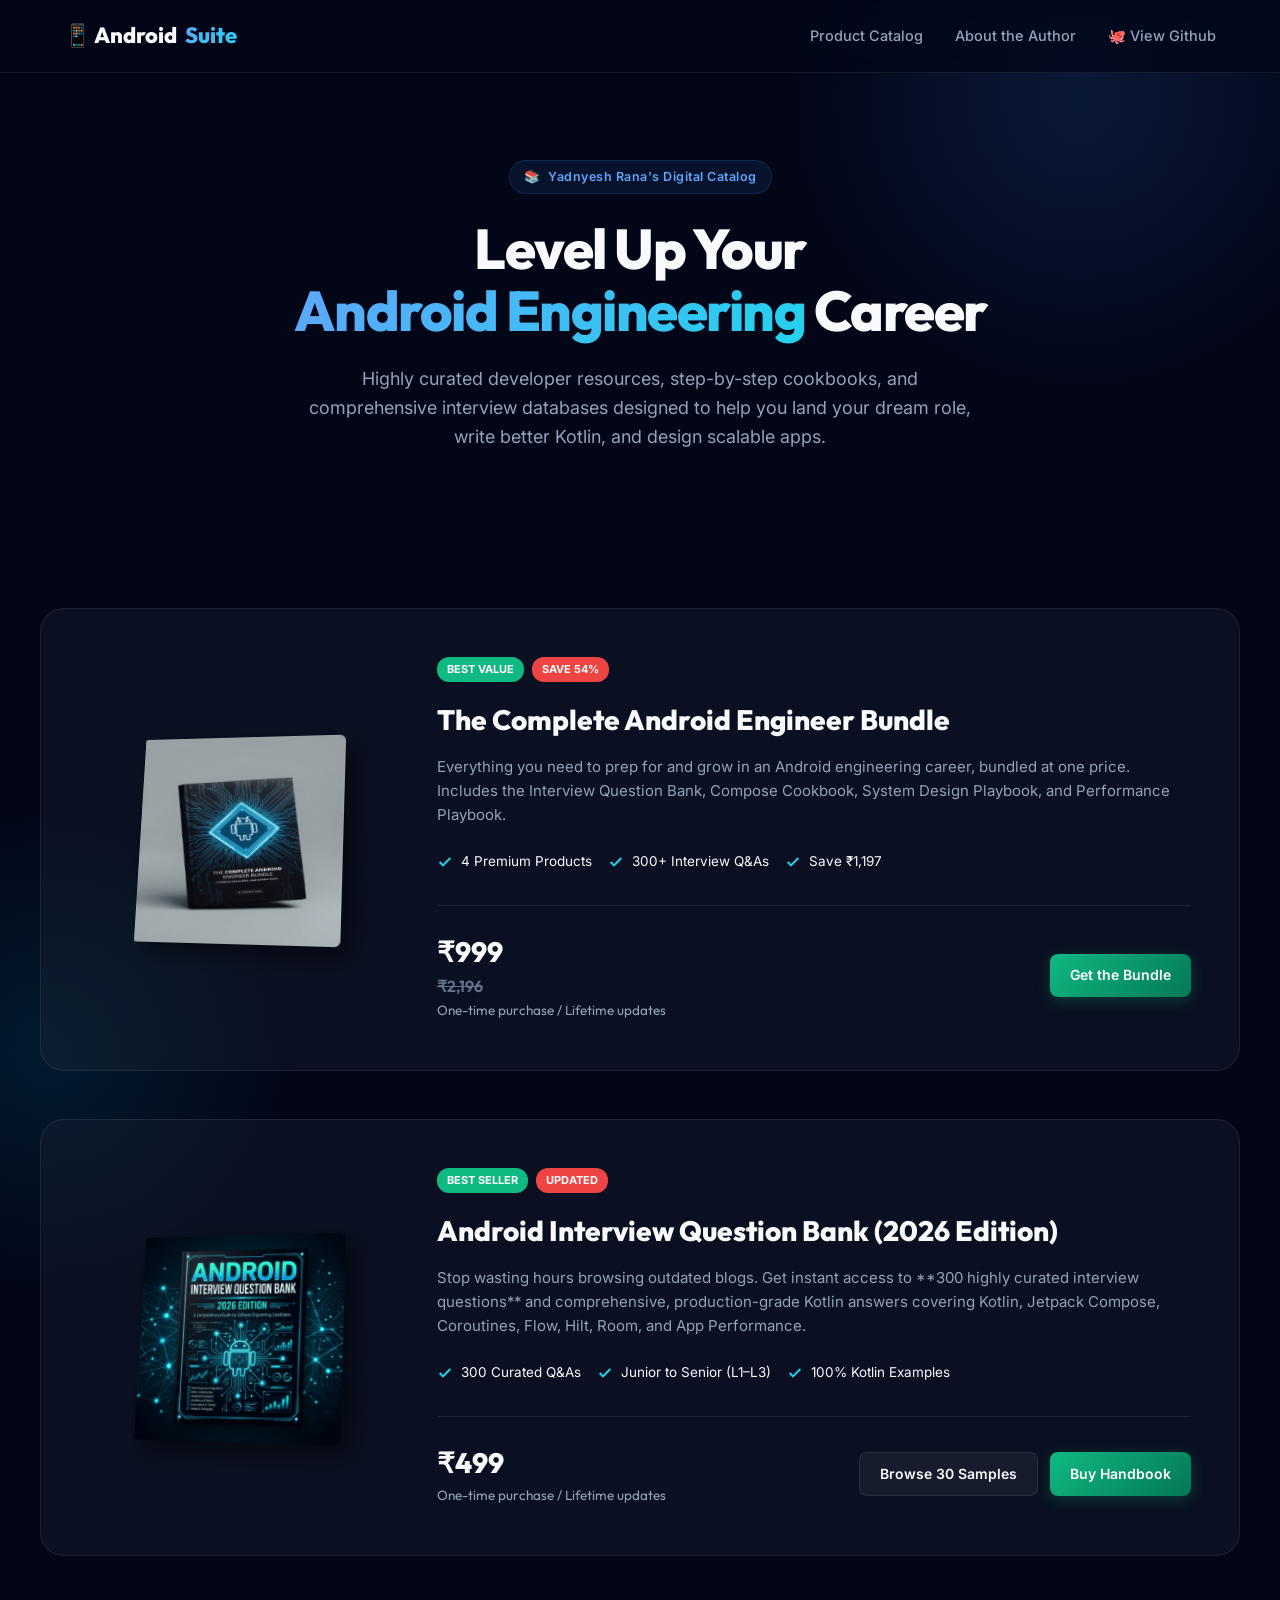
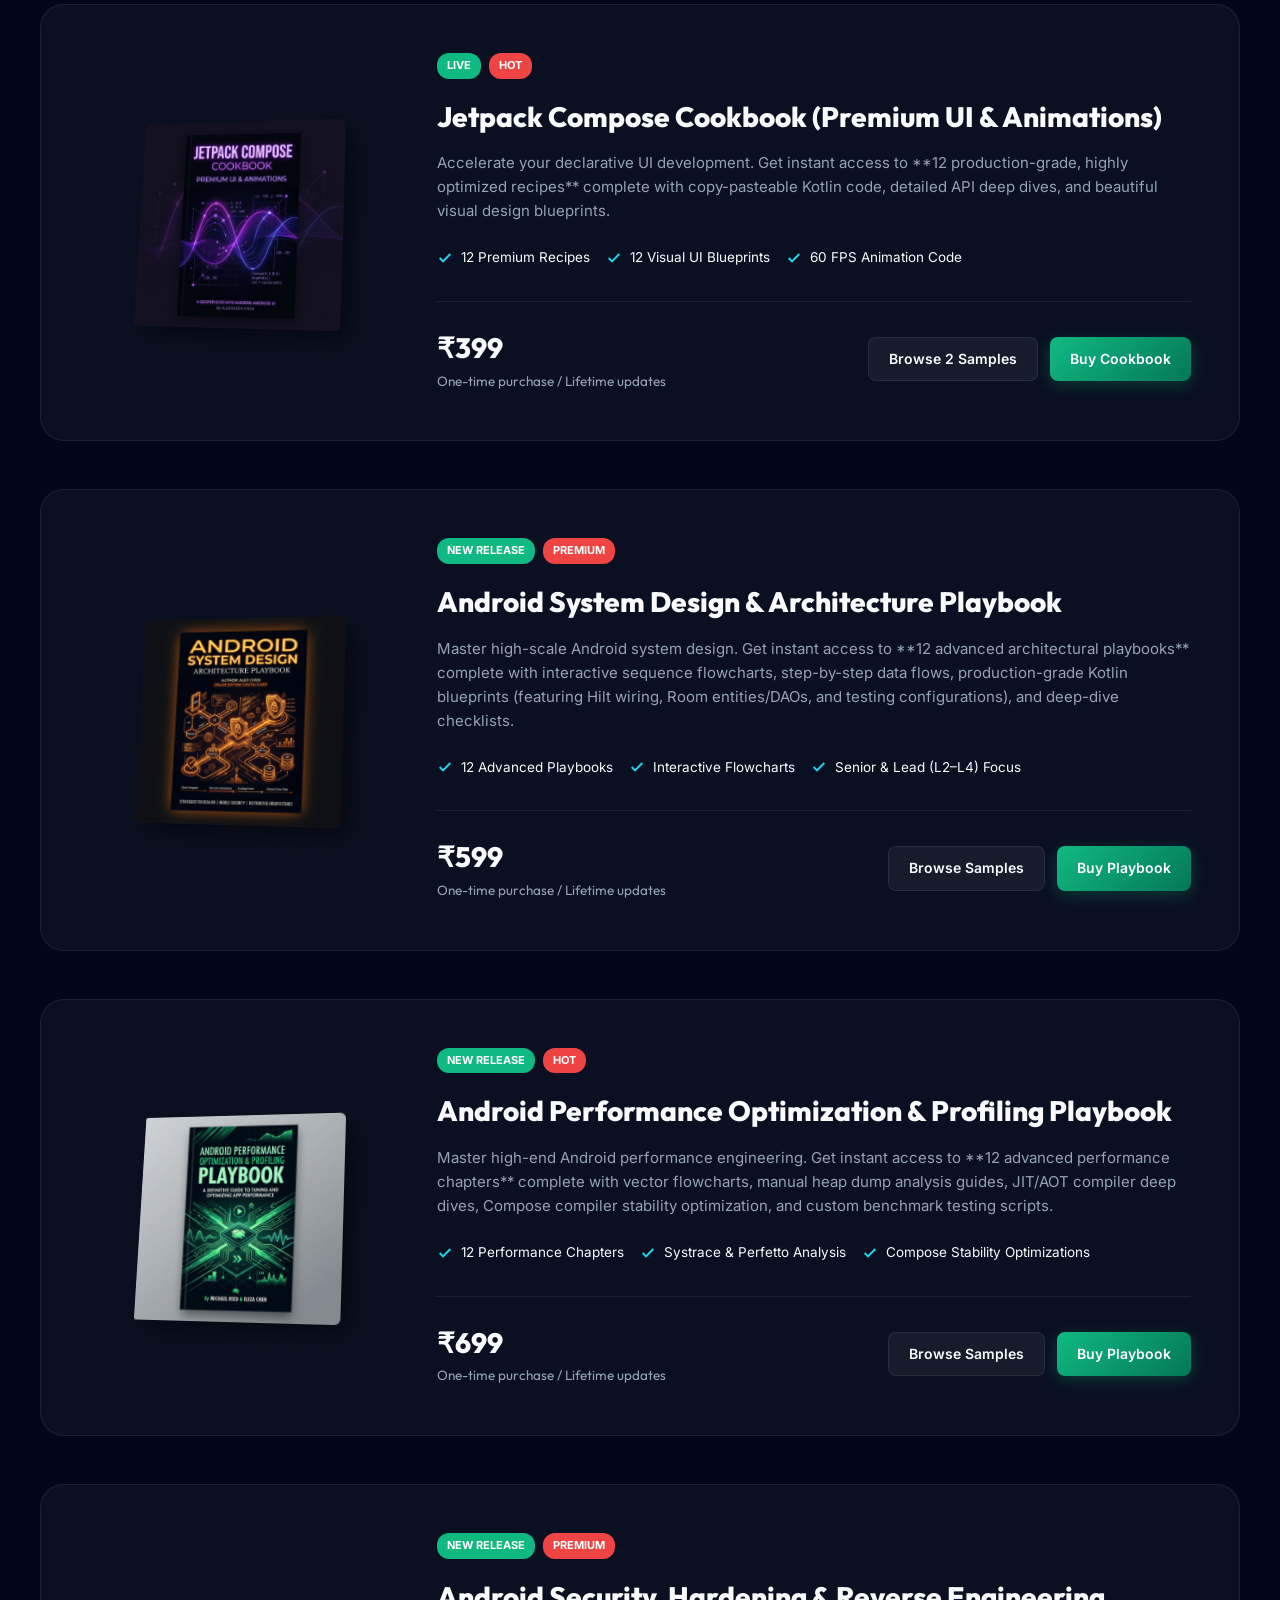
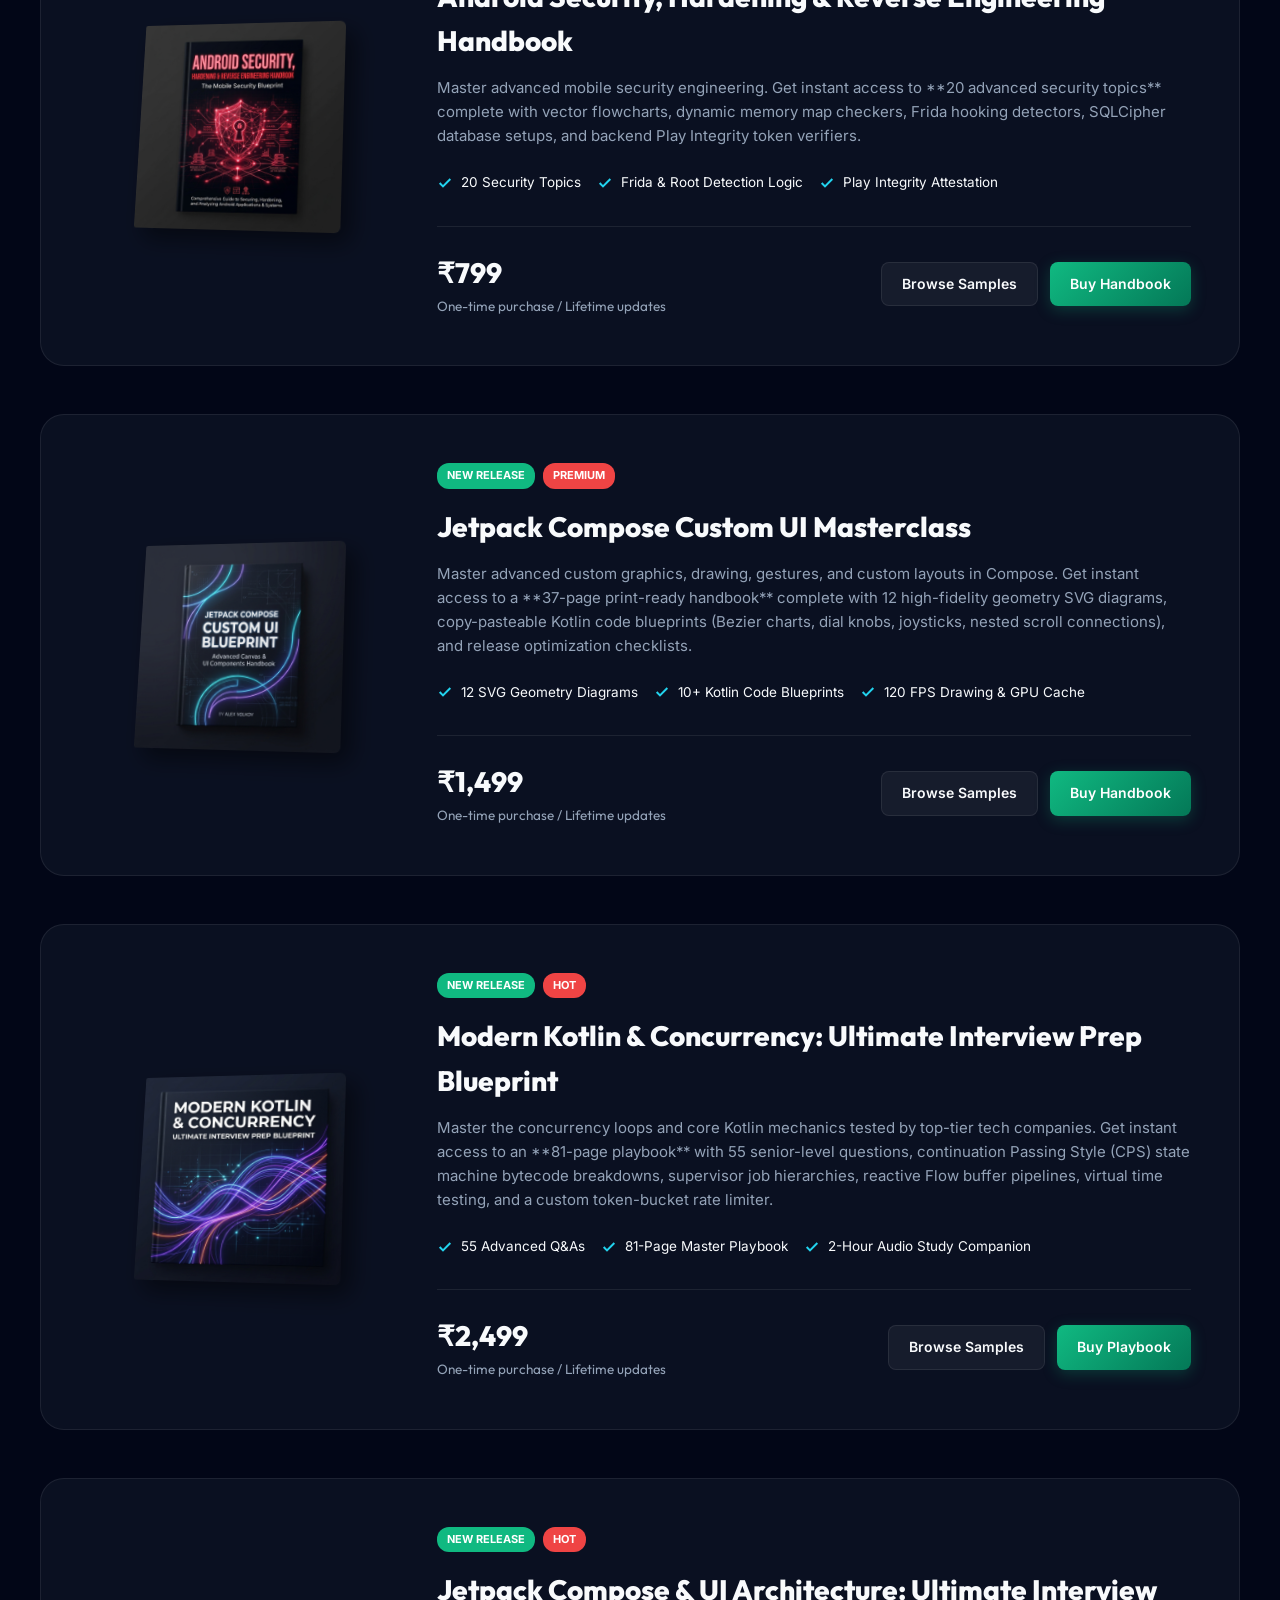
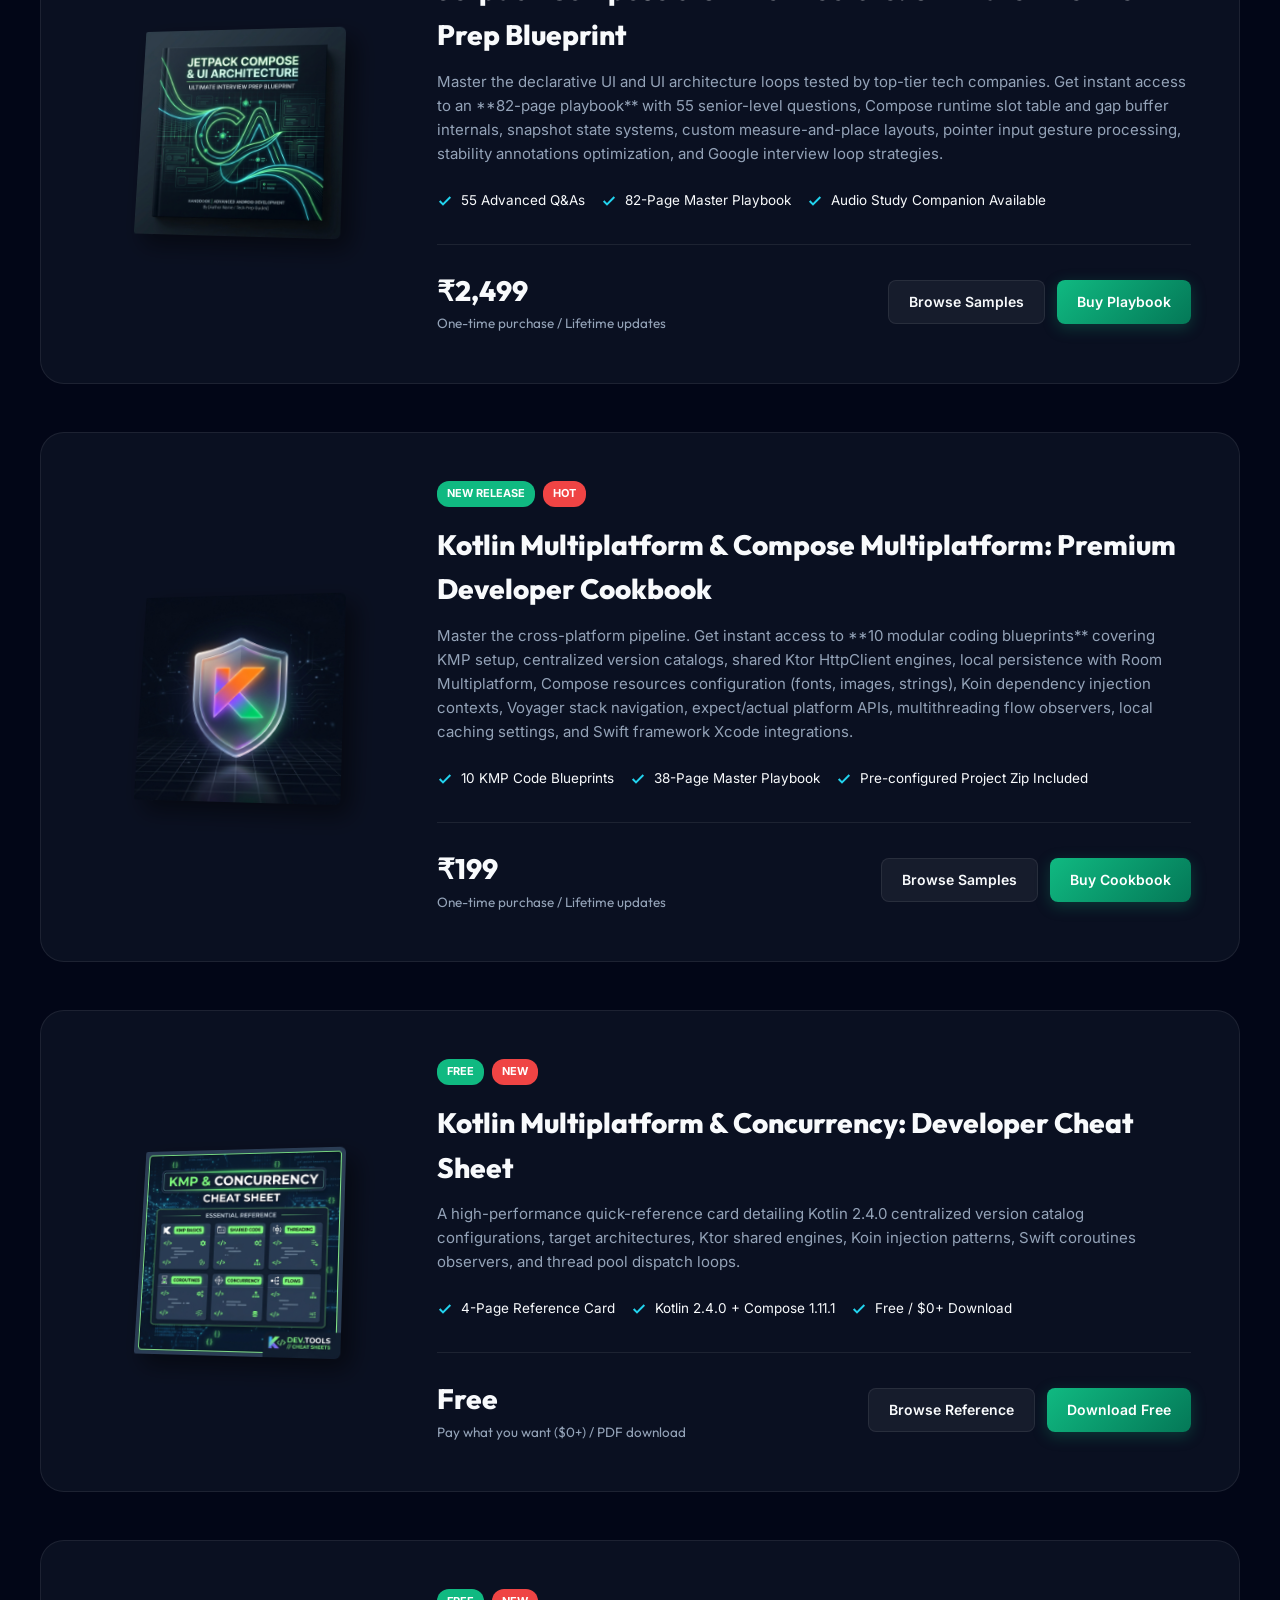
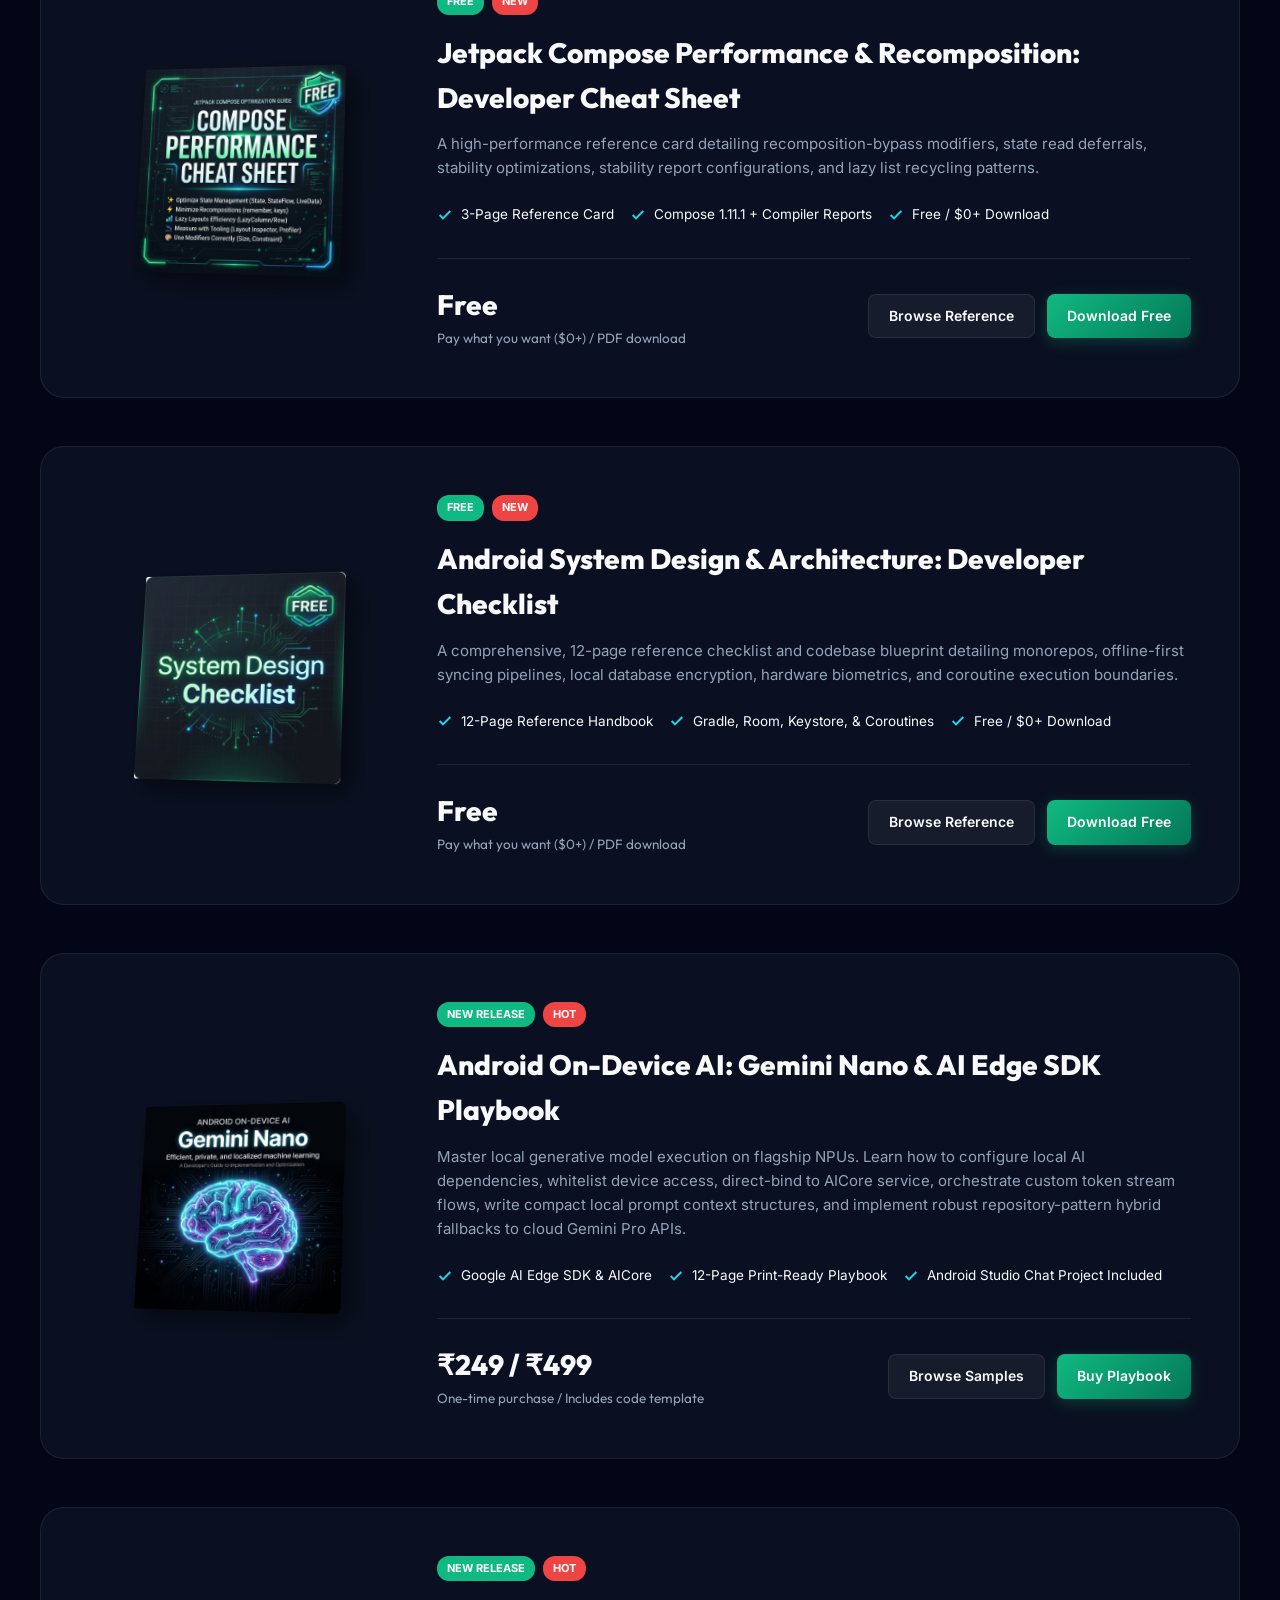
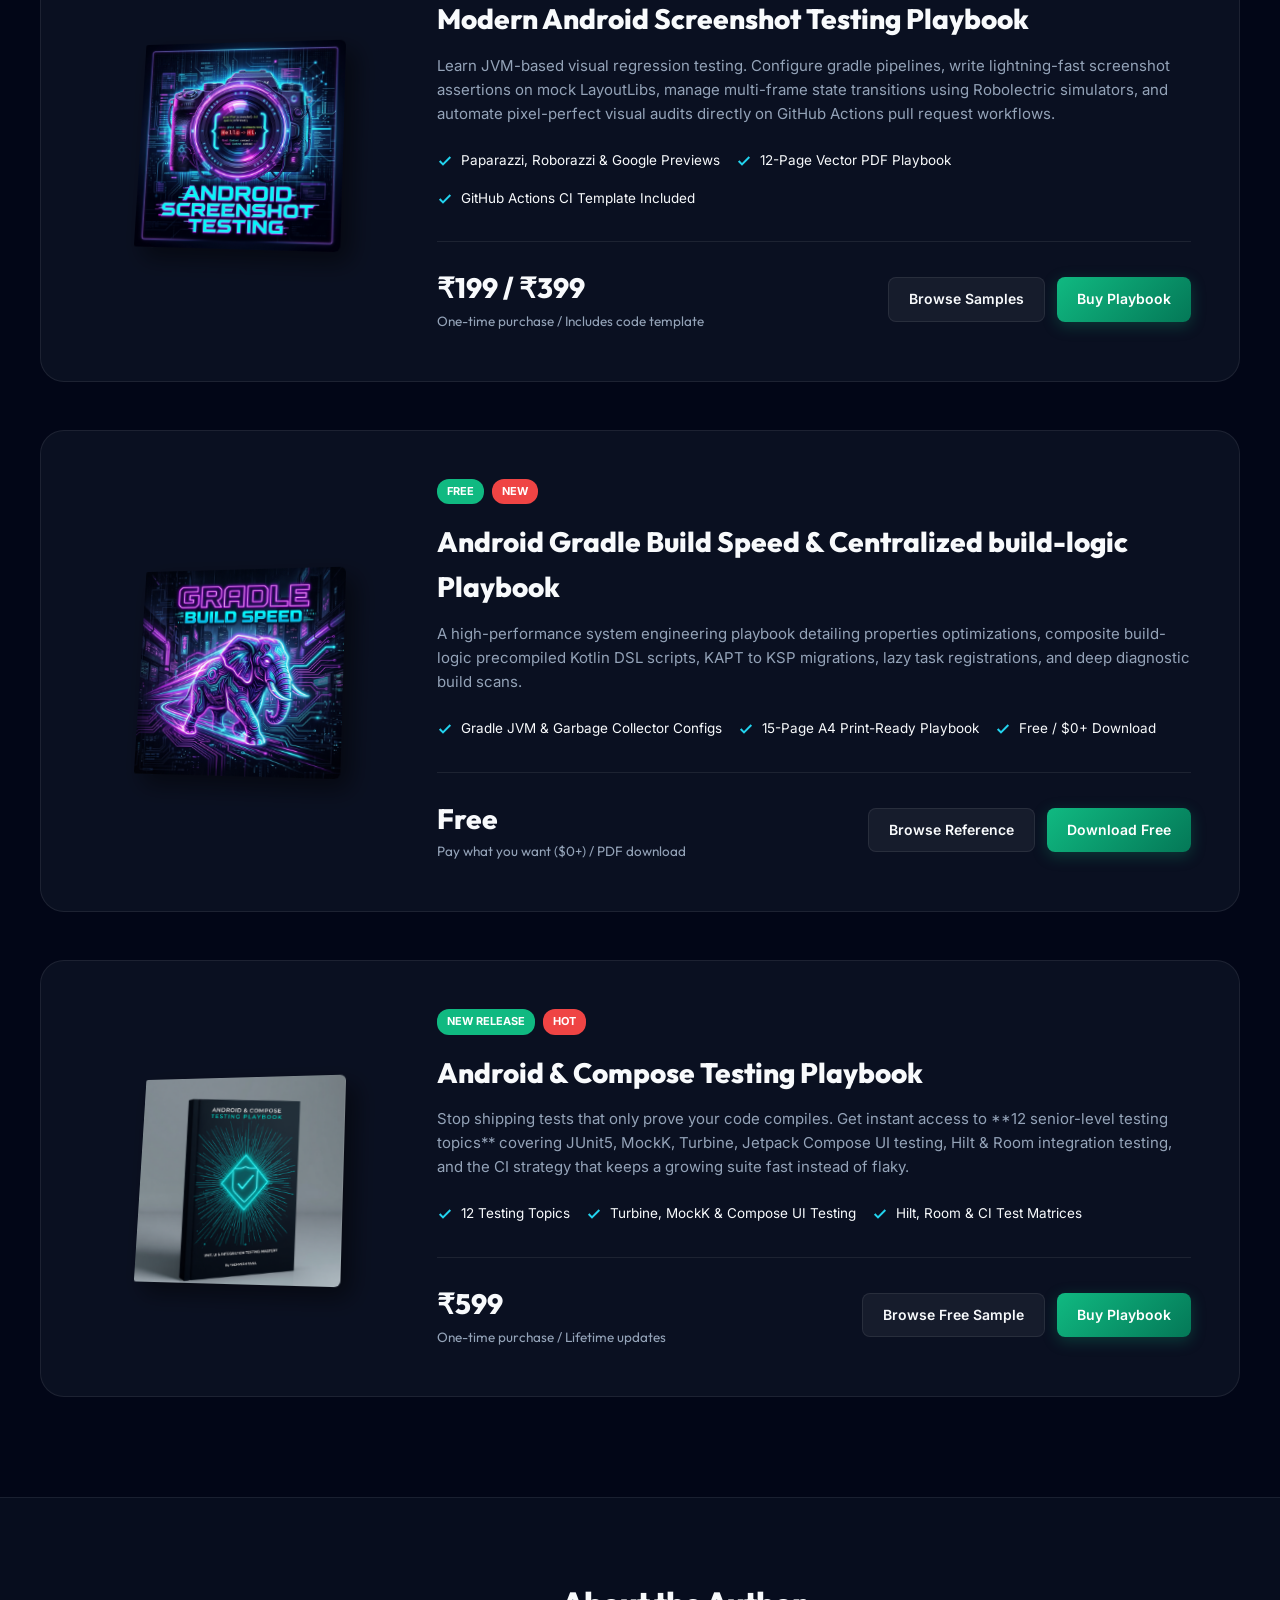
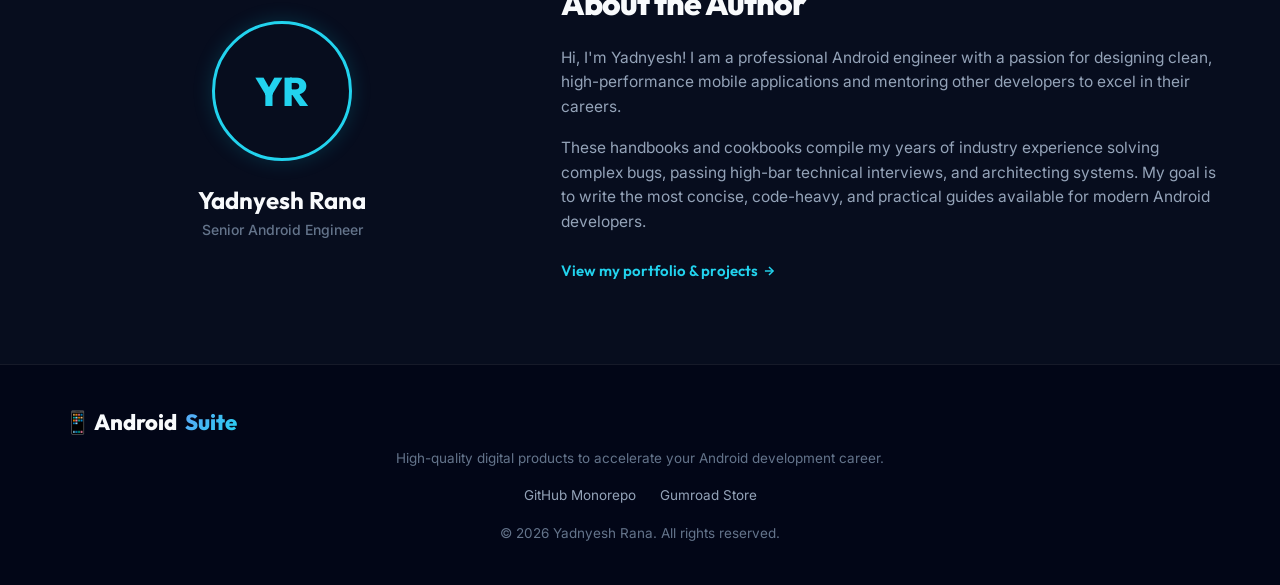
==== commit 26136bb7: "Deploy Product 16 (Android & Compose Testing Playbook) sub-folder and updated covers to repository a" ====
--- a/landing-page/index.html
+++ b/landing-page/index.html
@@ -907,6 +907,59 @@
                 </div>
             </div>
 
+            <!-- Product 16: Android & Compose Testing Playbook -->
+            <div class="product-row">
+                <div class="book-container">
+                    <div class="book">
+                        <div class="book-spine"></div>
+                        <div class="book-cover cover-testing-playbook"></div>
+                    </div>
+                </div>
+
+                <div class="product-meta">
+                    <div>
+                        <div class="product-badge-row">
+                            <span class="product-badge badge-active">New Release</span>
+                            <span class="product-badge badge-hot">Hot</span>
+                        </div>
+                        <h2 class="product-title">Android & Compose Testing Playbook</h2>
+                        <p class="product-desc">
+                            Stop shipping tests that only prove your code compiles. Get instant access to **12 senior-level testing topics** covering JUnit5, MockK, Turbine, Jetpack Compose UI testing, Hilt & Room integration testing, and the CI strategy that keeps a growing suite fast instead of flaky.
+                        </p>
+
+                        <div class="product-highlights">
+                            <div class="highlight-item">
+                                <svg width="16" height="16" viewBox="0 0 24 24" fill="none" stroke="currentColor" stroke-width="3"><polyline points="20 6 9 17 4 12"></polyline></svg>
+                                <span>12 Testing Topics</span>
+                            </div>
+                            <div class="highlight-item">
+                                <svg width="16" height="16" viewBox="0 0 24 24" fill="none" stroke="currentColor" stroke-width="3"><polyline points="20 6 9 17 4 12"></polyline></svg>
+                                <span>Turbine, MockK & Compose UI Testing</span>
+                            </div>
+                            <div class="highlight-item">
+                                <svg width="16" height="16" viewBox="0 0 24 24" fill="none" stroke="currentColor" stroke-width="3"><polyline points="20 6 9 17 4 12"></polyline></svg>
+                                <span>Hilt, Room & CI Test Matrices</span>
+                            </div>
+                        </div>
+                    </div>
+
+                    <div class="product-pricing-ctas">
+                        <div class="product-price">
+                            ₹599
+                            <span>One-time purchase / Lifetime updates</span>
+                        </div>
+                        <div class="ctas-group">
+                            <a href="https://github.com/yogirana5557/android-digital-products/tree/main/android-testing-playbook" target="_blank" class="btn btn-secondary">
+                                Browse Free Sample
+                            </a>
+                            <a href="https://yogirana.gumroad.com/l/android-testing-playbook" class="btn btn-primary" data-gumroad-single-product="true">
+                                Buy Playbook
+                            </a>
+                        </div>
+                    </div>
+                </div>
+            </div>
+
         </div>
     </section>
 
--- a/landing-page/style.css
+++ b/landing-page/style.css
@@ -411,6 +411,10 @@
 
 .cover-bundle {
     background-image: url('cover-bundle.png');
+}
+
+.cover-testing-playbook {
+    background-image: url('cover-testing-playbook.png');
 }
 
 .cover-badge {
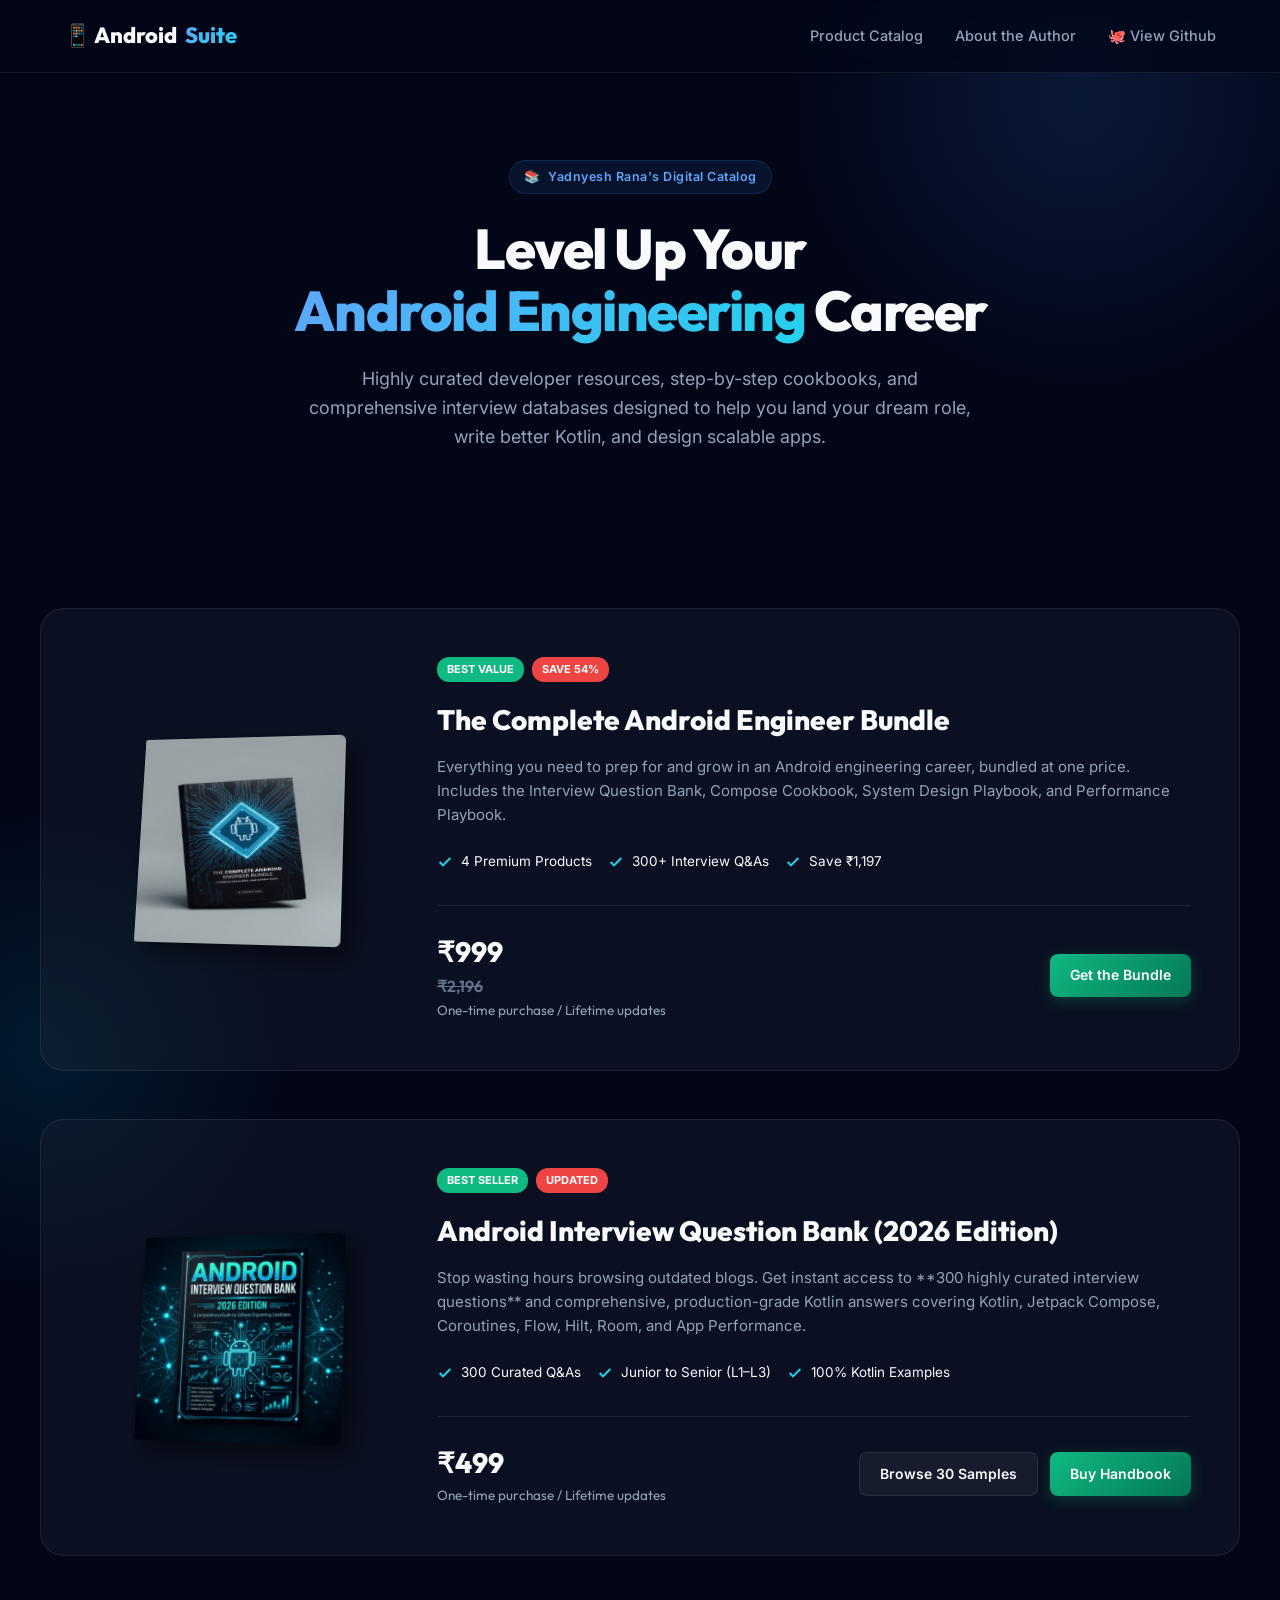
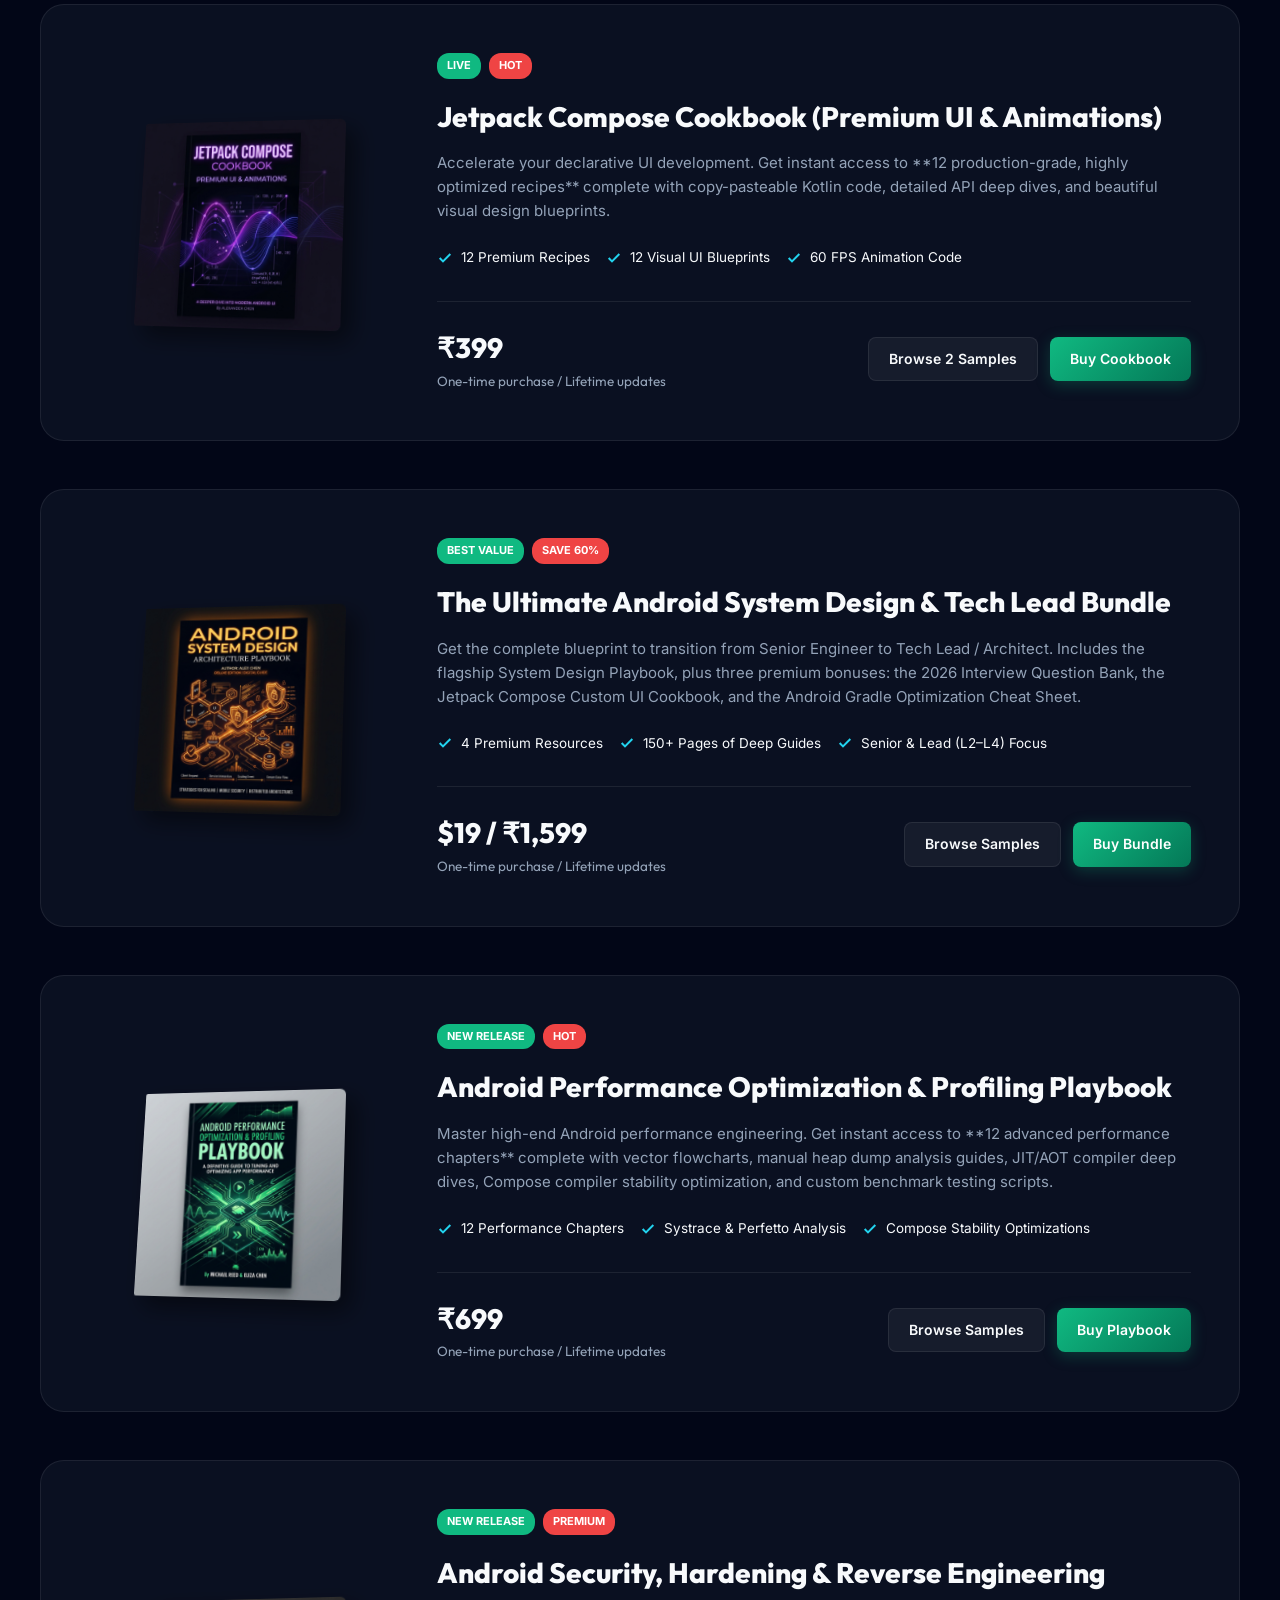
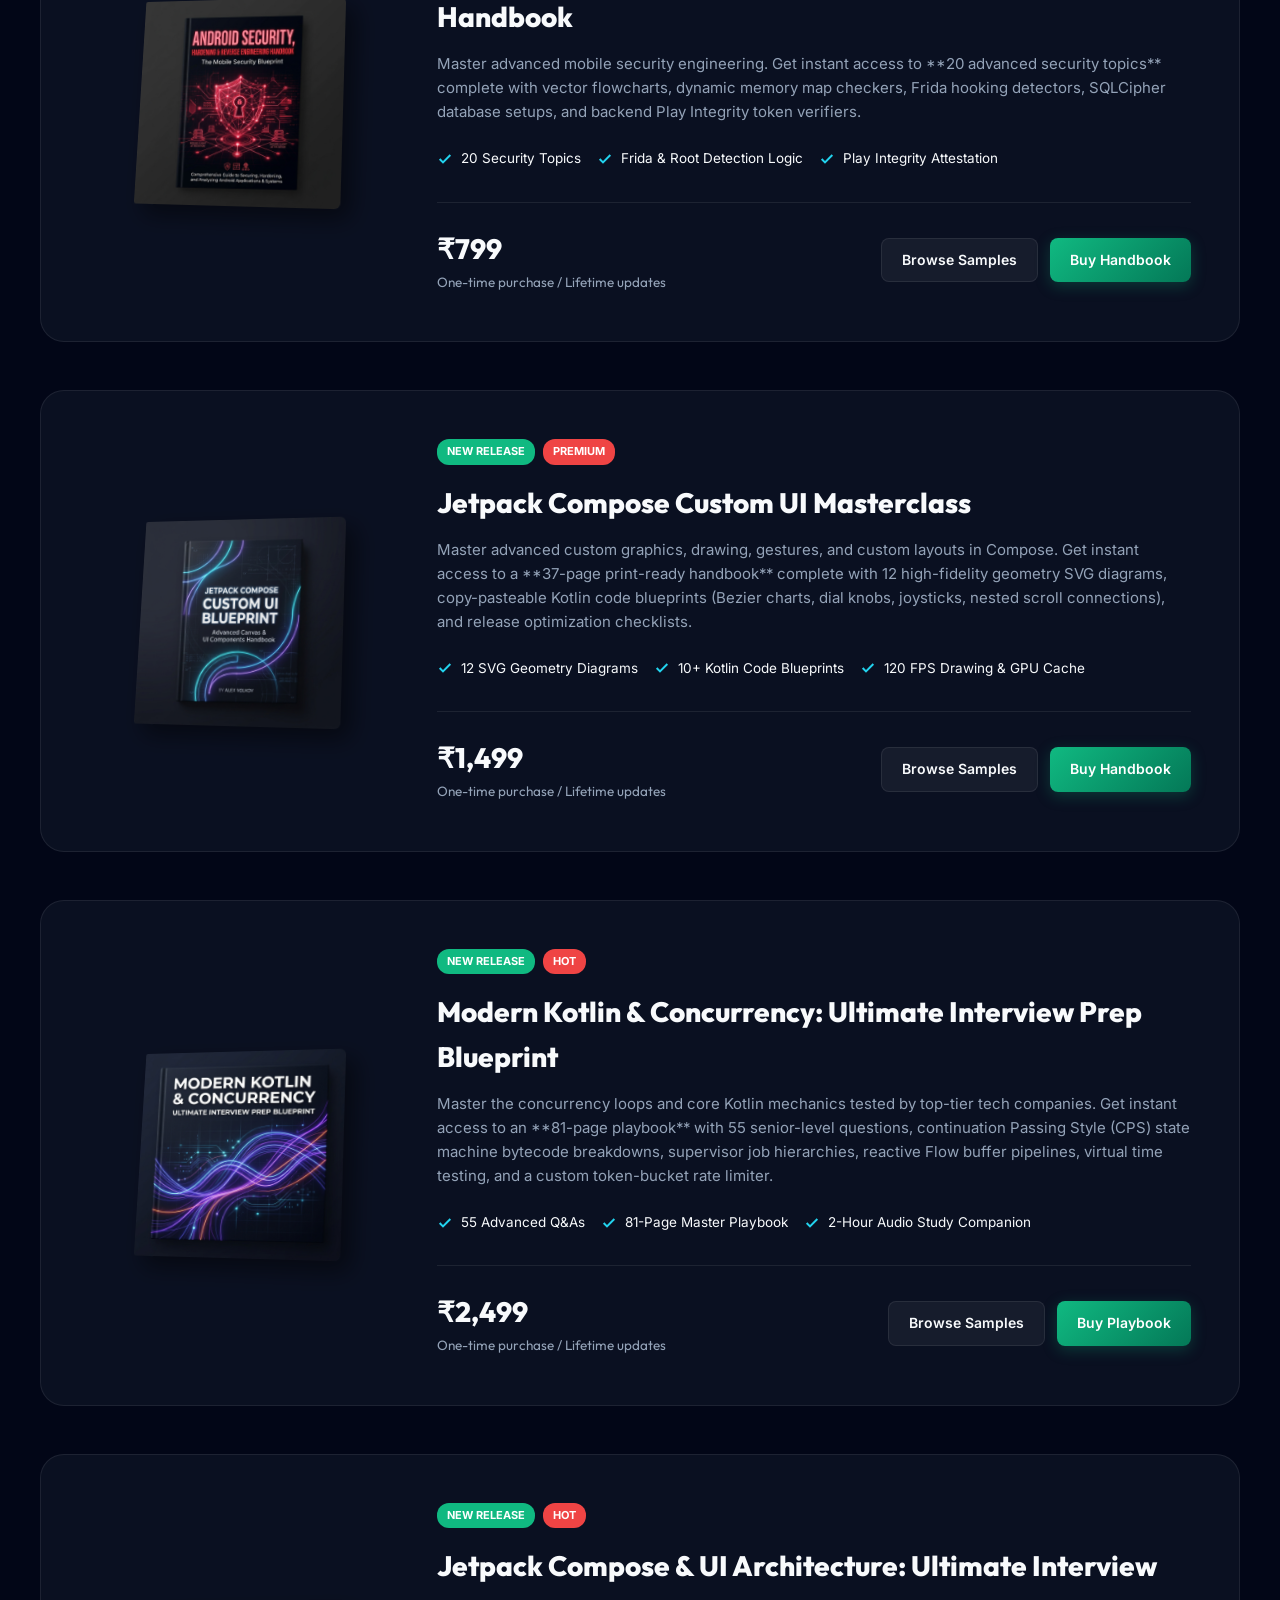
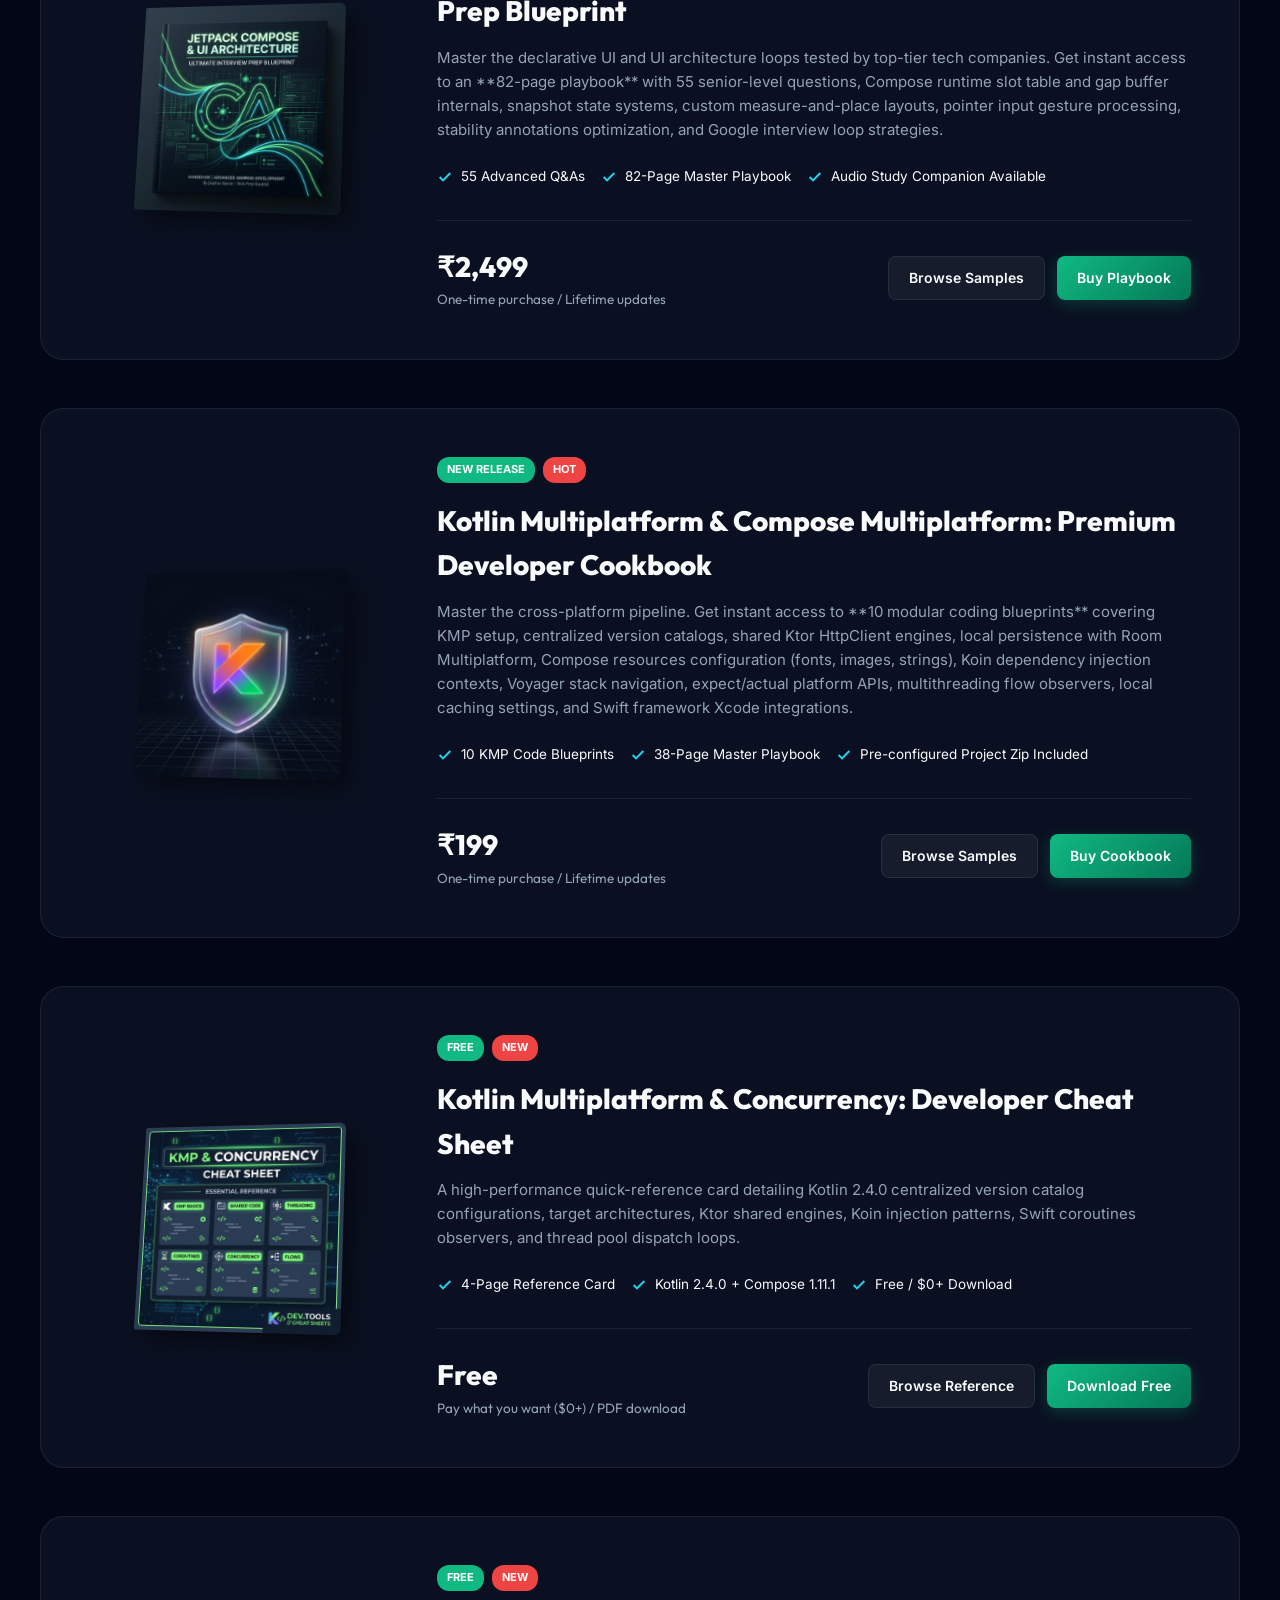
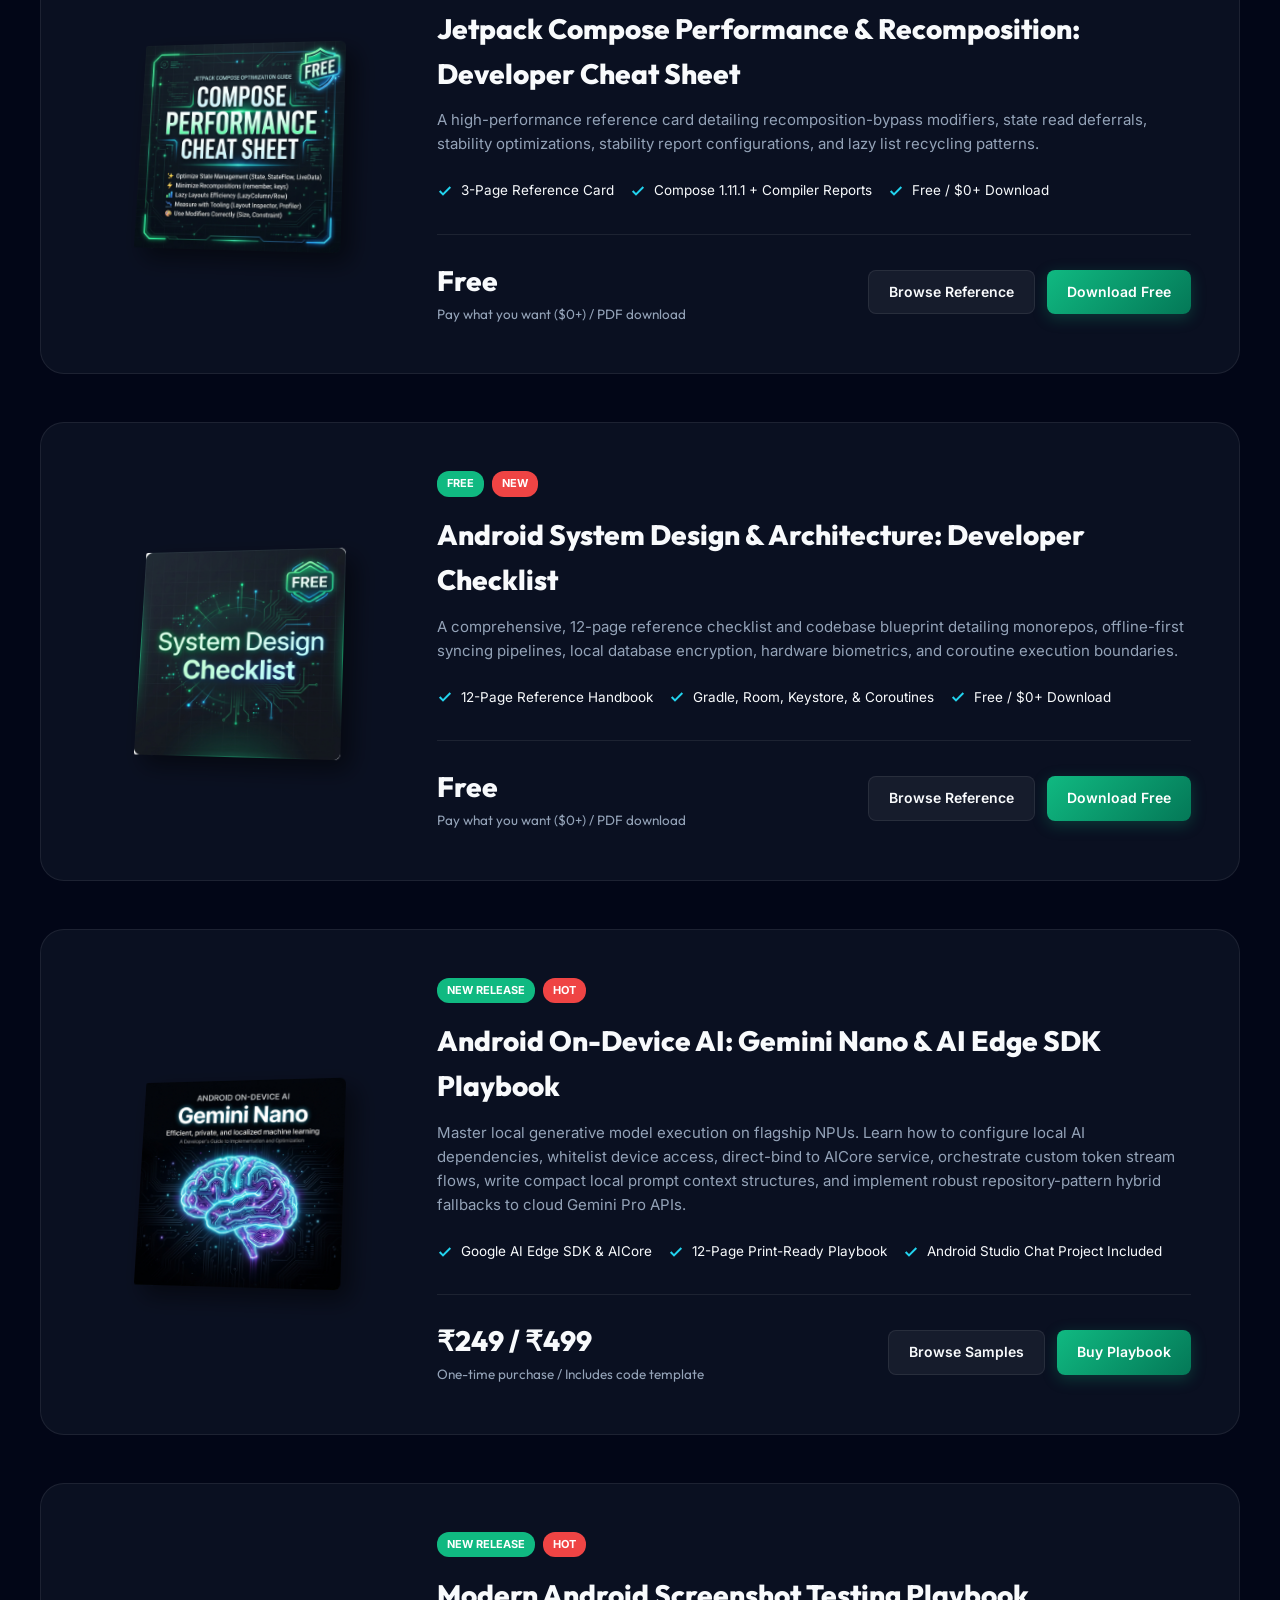
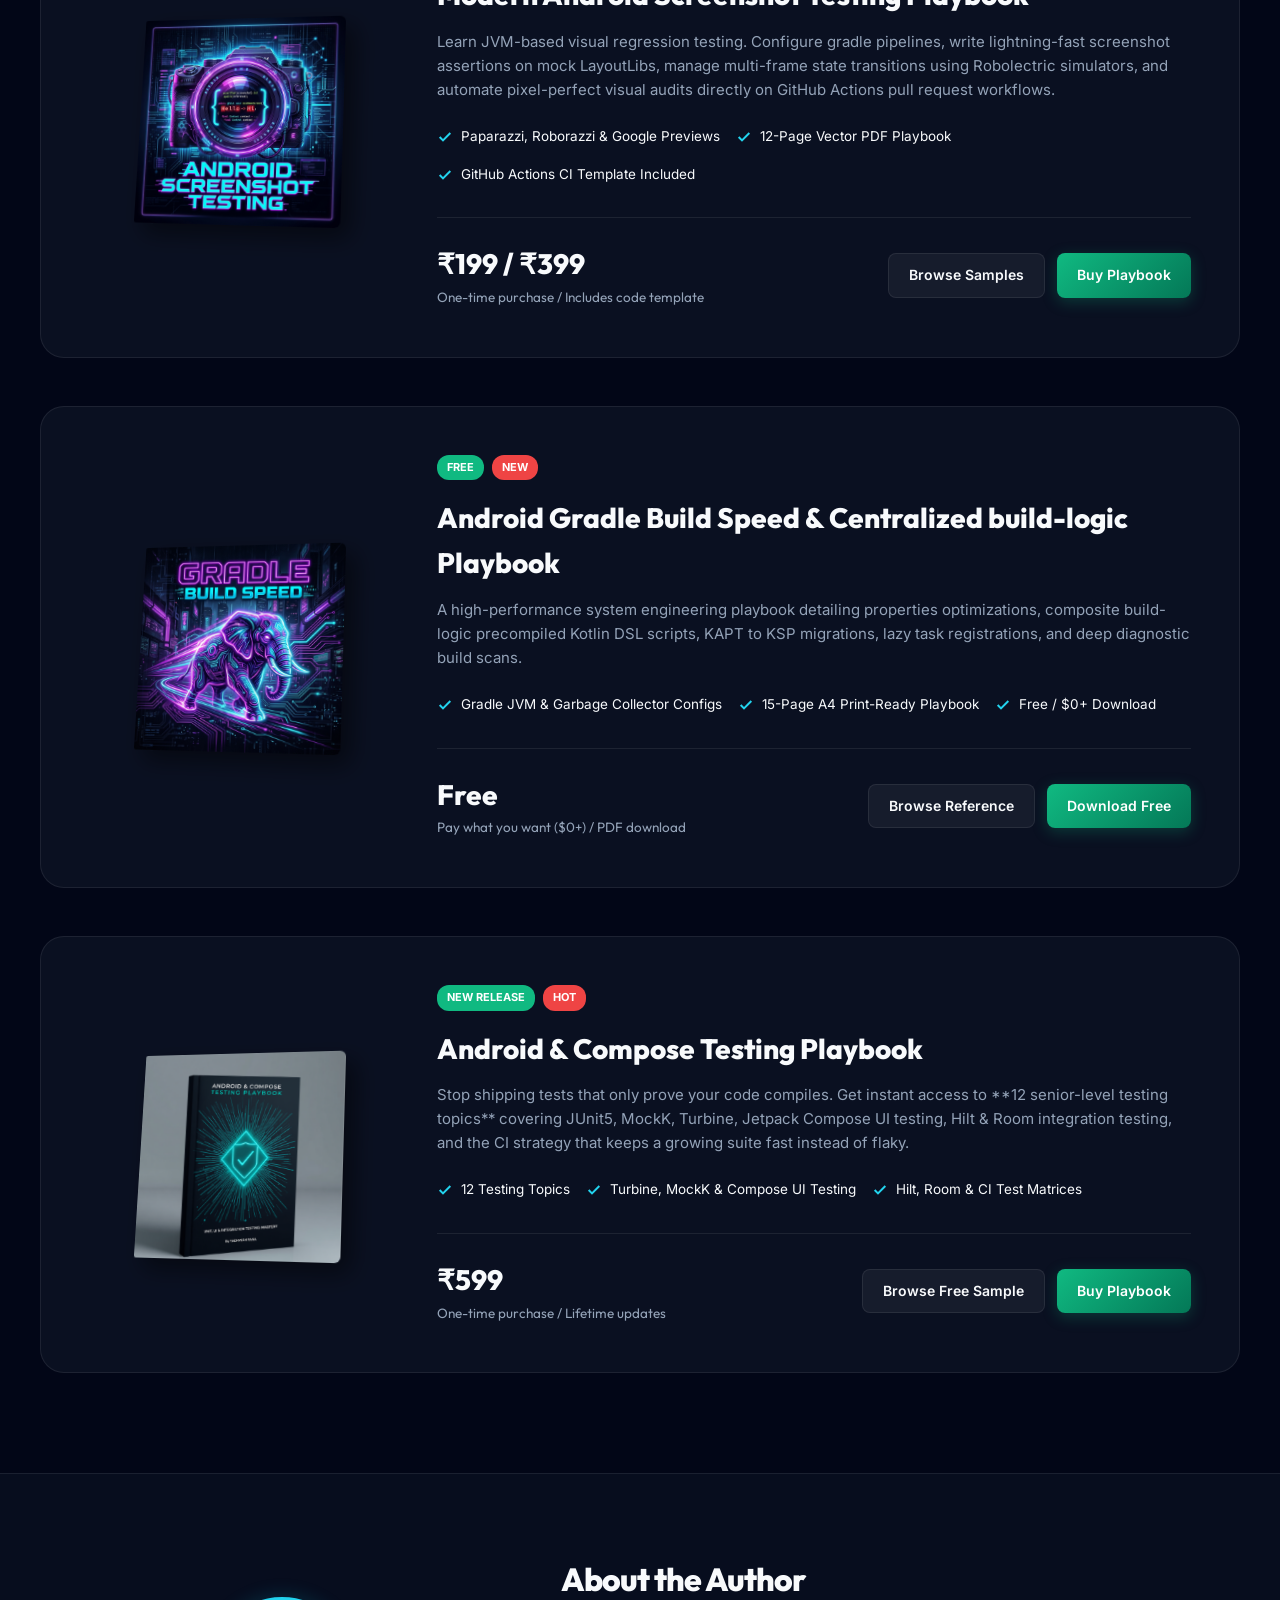
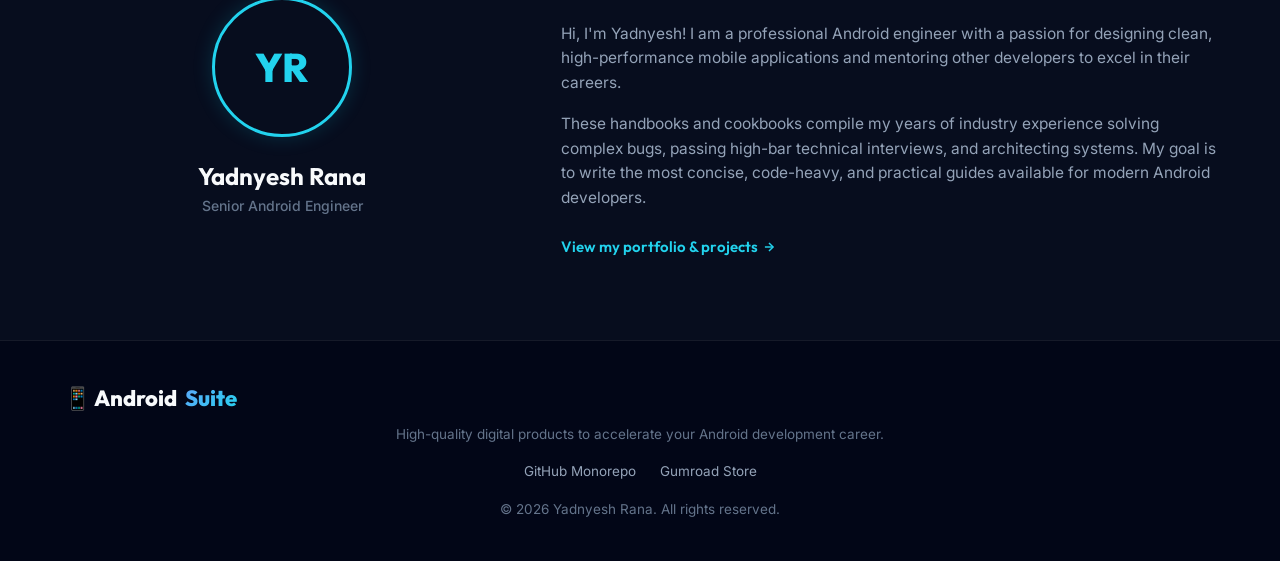
==== commit 95bda854: "Update flagship product row to The Ultimate Android System Design & Tech Lead Bundle" ====
--- a/landing-page/index.html
+++ b/landing-page/index.html
@@ -218,7 +218,7 @@
                 </div>
             </div>
             
-            <!-- Product 3: Android System Design & Architecture Playbook -->
+            <!-- Product 3: The Ultimate Android System Design & Tech Lead Bundle -->
             <div class="product-row">
                 <div class="book-container">
                     <div class="book">
@@ -230,22 +230,22 @@
                 <div class="product-meta">
                     <div>
                         <div class="product-badge-row">
-                            <span class="product-badge badge-active">New Release</span>
-                            <span class="product-badge badge-hot">Premium</span>
-                        </div>
-                        <h2 class="product-title">Android System Design & Architecture Playbook</h2>
-                        <p class="product-desc">
-                            Master high-scale Android system design. Get instant access to **12 advanced architectural playbooks** complete with interactive sequence flowcharts, step-by-step data flows, production-grade Kotlin blueprints (featuring Hilt wiring, Room entities/DAOs, and testing configurations), and deep-dive checklists.
-                        </p>
-                        
-                        <div class="product-highlights">
-                            <div class="highlight-item">
-                                <svg width="16" height="16" viewBox="0 0 24 24" fill="none" stroke="currentColor" stroke-width="3"><polyline points="20 6 9 17 4 12"></polyline></svg>
-                                <span>12 Advanced Playbooks</span>
-                            </div>
-                            <div class="highlight-item">
-                                <svg width="16" height="16" viewBox="0 0 24 24" fill="none" stroke="currentColor" stroke-width="3"><polyline points="20 6 9 17 4 12"></polyline></svg>
-                                <span>Interactive Flowcharts</span>
+                            <span class="product-badge badge-active">Best Value</span>
+                            <span class="product-badge badge-hot">Save 60%</span>
+                        </div>
+                        <h2 class="product-title">The Ultimate Android System Design & Tech Lead Bundle</h2>
+                        <p class="product-desc">
+                            Get the complete blueprint to transition from Senior Engineer to Tech Lead / Architect. Includes the flagship System Design Playbook, plus three premium bonuses: the 2026 Interview Question Bank, the Jetpack Compose Custom UI Cookbook, and the Android Gradle Optimization Cheat Sheet.
+                        </p>
+                        
+                        <div class="product-highlights">
+                            <div class="highlight-item">
+                                <svg width="16" height="16" viewBox="0 0 24 24" fill="none" stroke="currentColor" stroke-width="3"><polyline points="20 6 9 17 4 12"></polyline></svg>
+                                <span>4 Premium Resources</span>
+                            </div>
+                            <div class="highlight-item">
+                                <svg width="16" height="16" viewBox="0 0 24 24" fill="none" stroke="currentColor" stroke-width="3"><polyline points="20 6 9 17 4 12"></polyline></svg>
+                                <span>150+ Pages of Deep Guides</span>
                             </div>
                             <div class="highlight-item">
                                 <svg width="16" height="16" viewBox="0 0 24 24" fill="none" stroke="currentColor" stroke-width="3"><polyline points="20 6 9 17 4 12"></polyline></svg>
@@ -256,7 +256,7 @@
                     
                     <div class="product-pricing-ctas">
                         <div class="product-price">
-                            ₹599
+                            $19 / ₹1,599
                             <span>One-time purchase / Lifetime updates</span>
                         </div>
                         <div class="ctas-group">
@@ -264,7 +264,7 @@
                                 Browse Samples
                             </a>
                             <a href="https://yogirana.gumroad.com/l/nnxopw" class="btn btn-primary" data-gumroad-single-product="true">
-                                Buy Playbook
+                                Buy Bundle
                             </a>
                         </div>
                     </div>
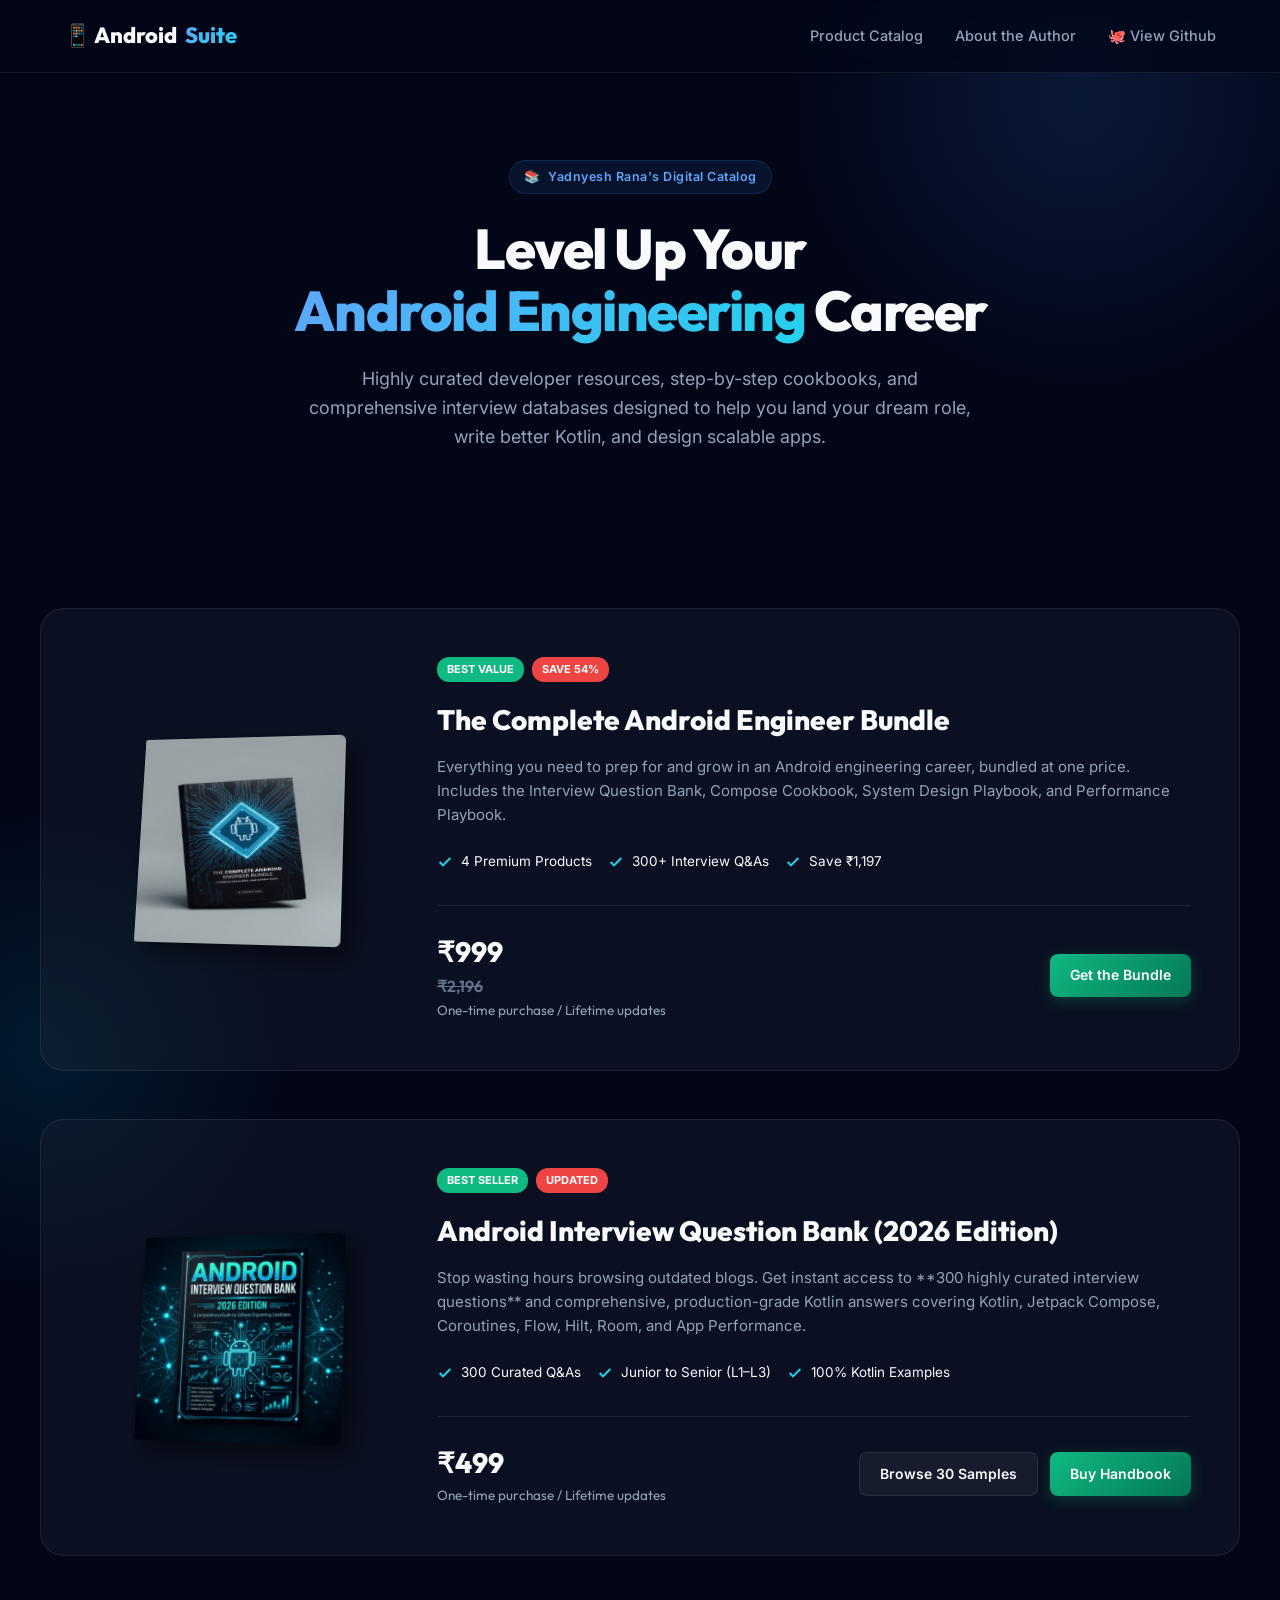
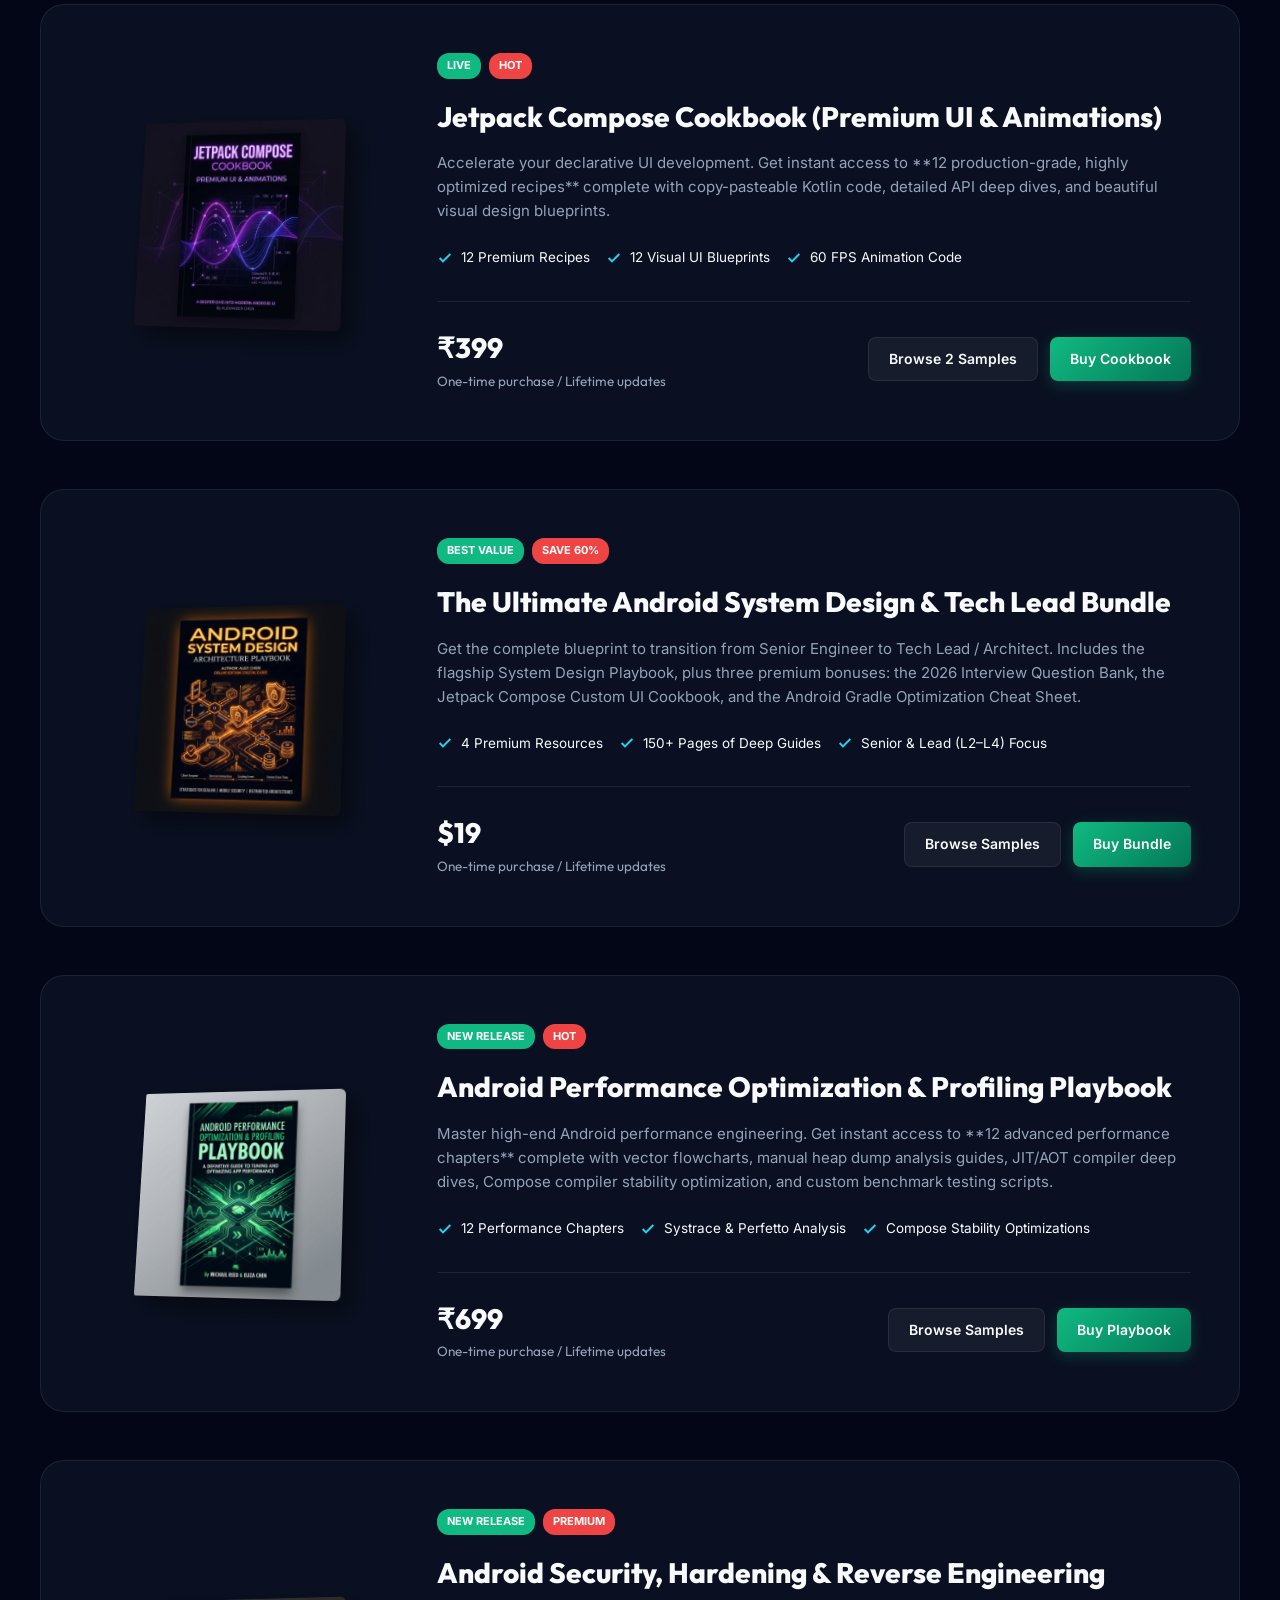
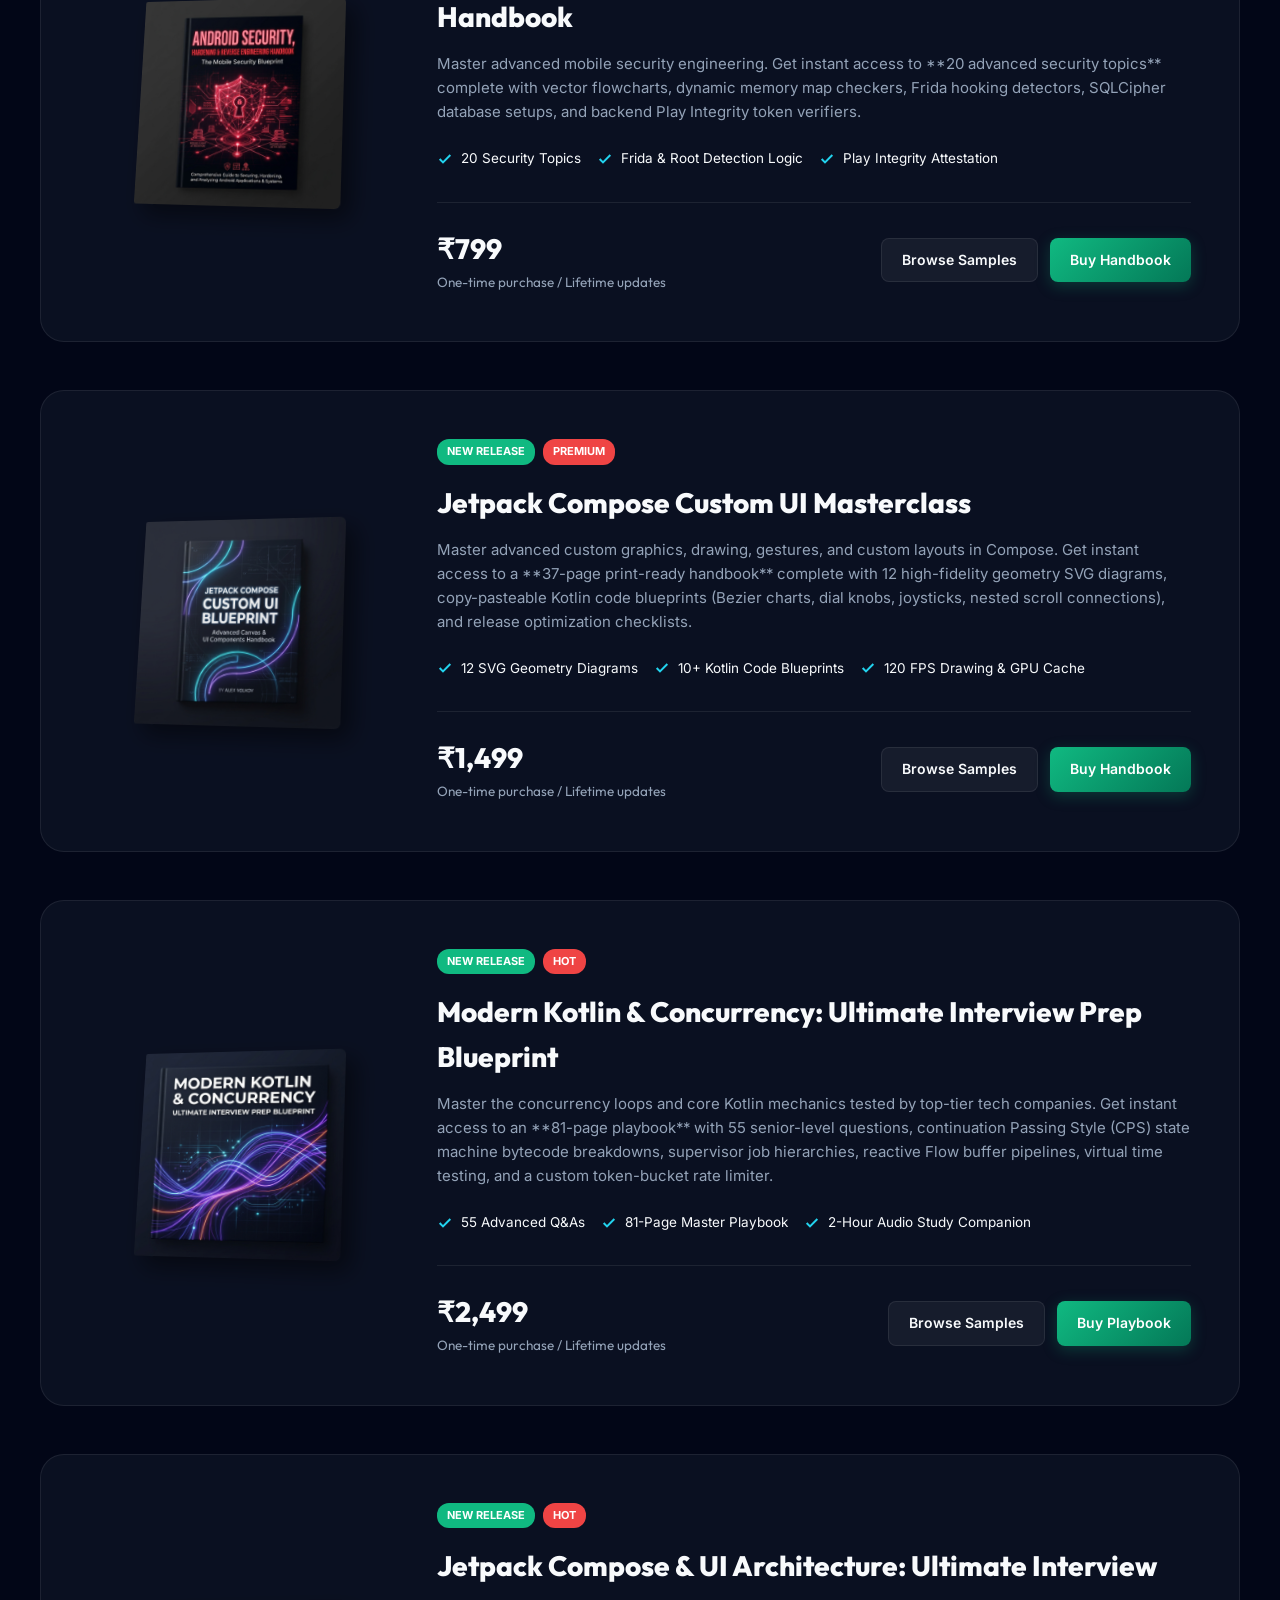
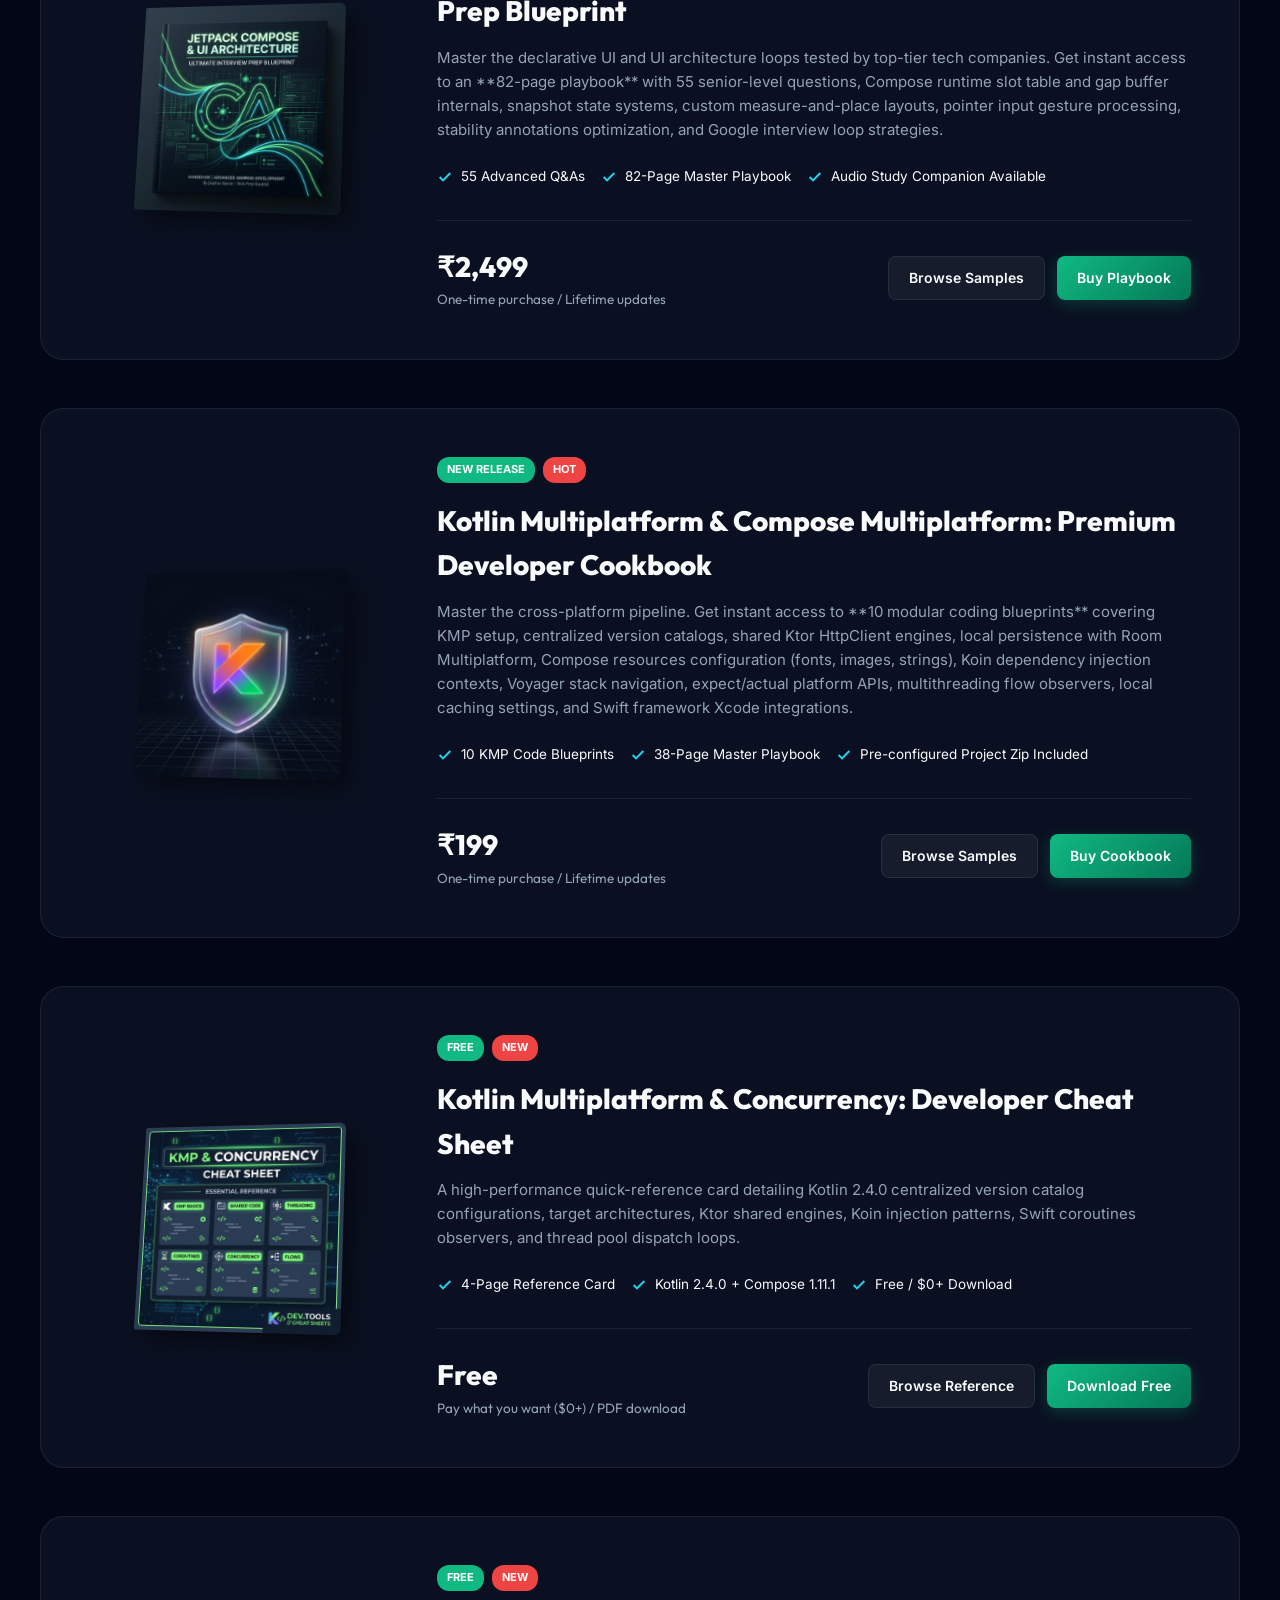
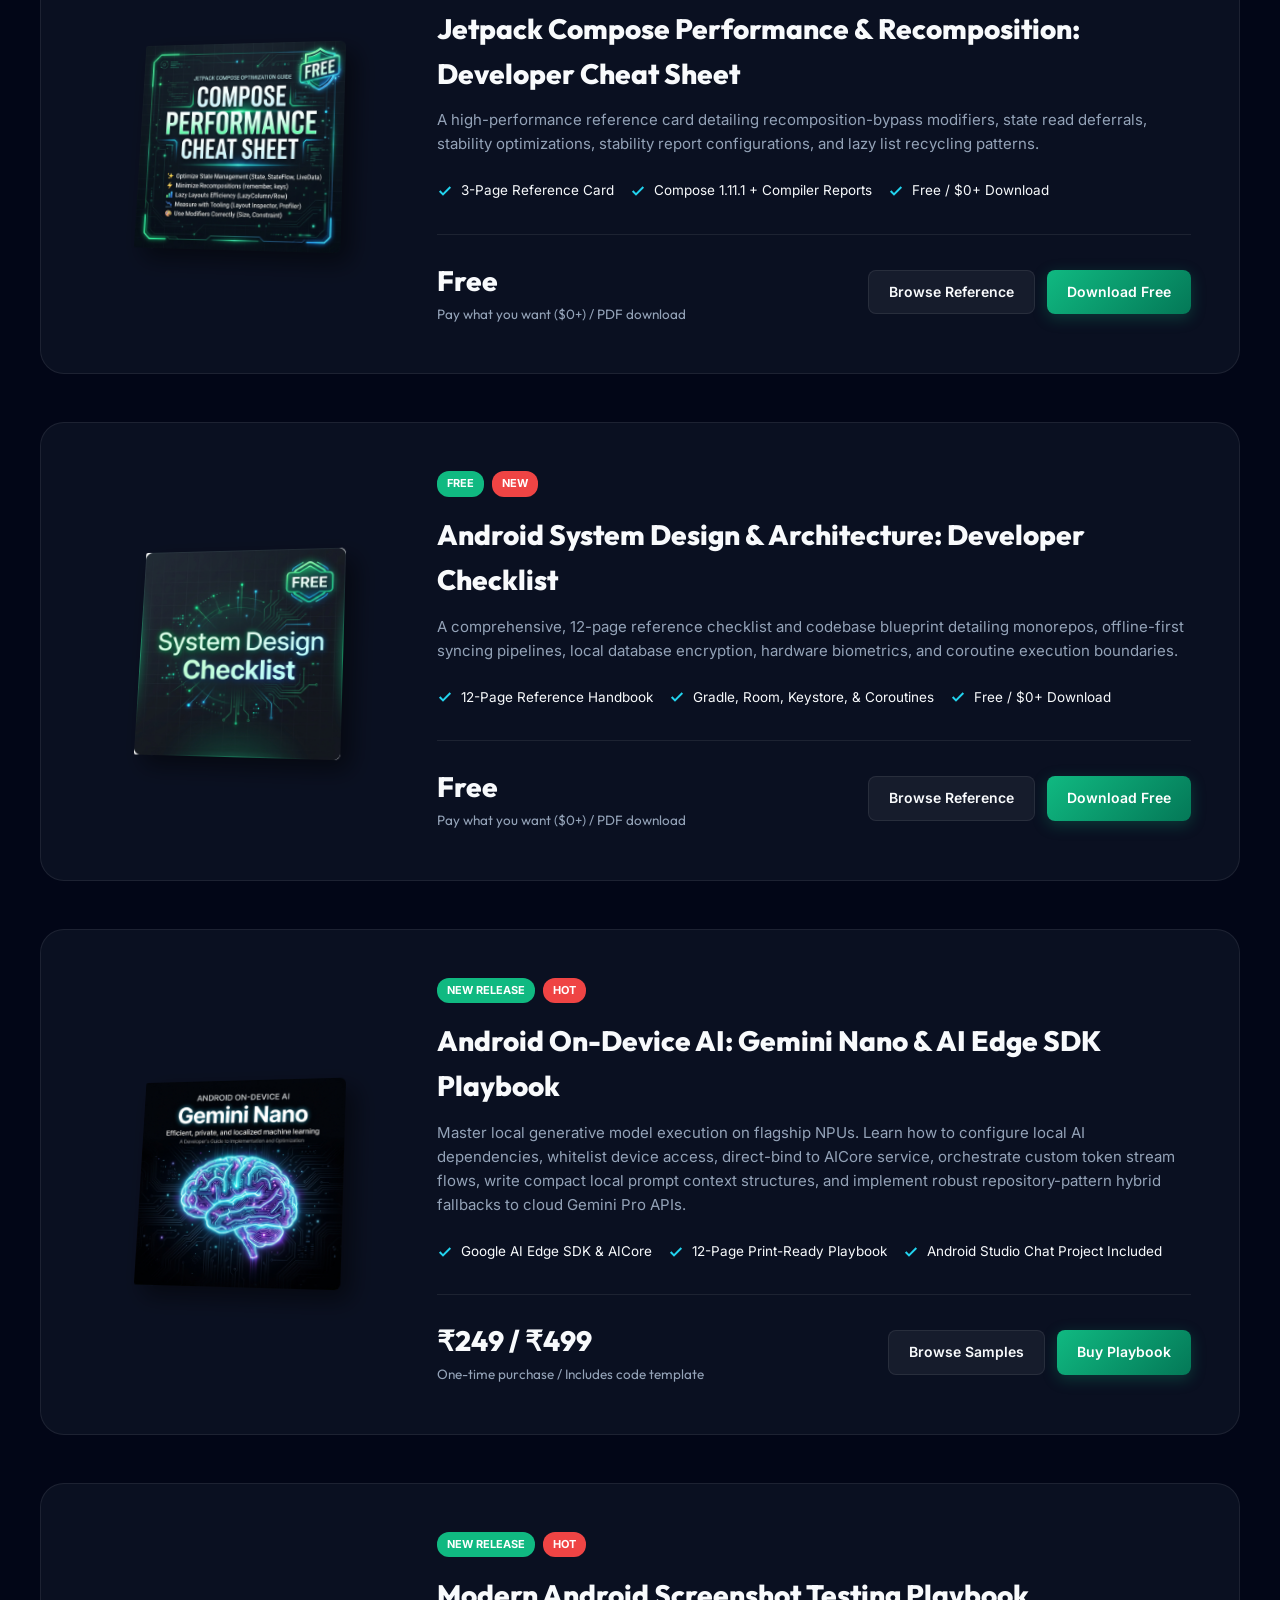
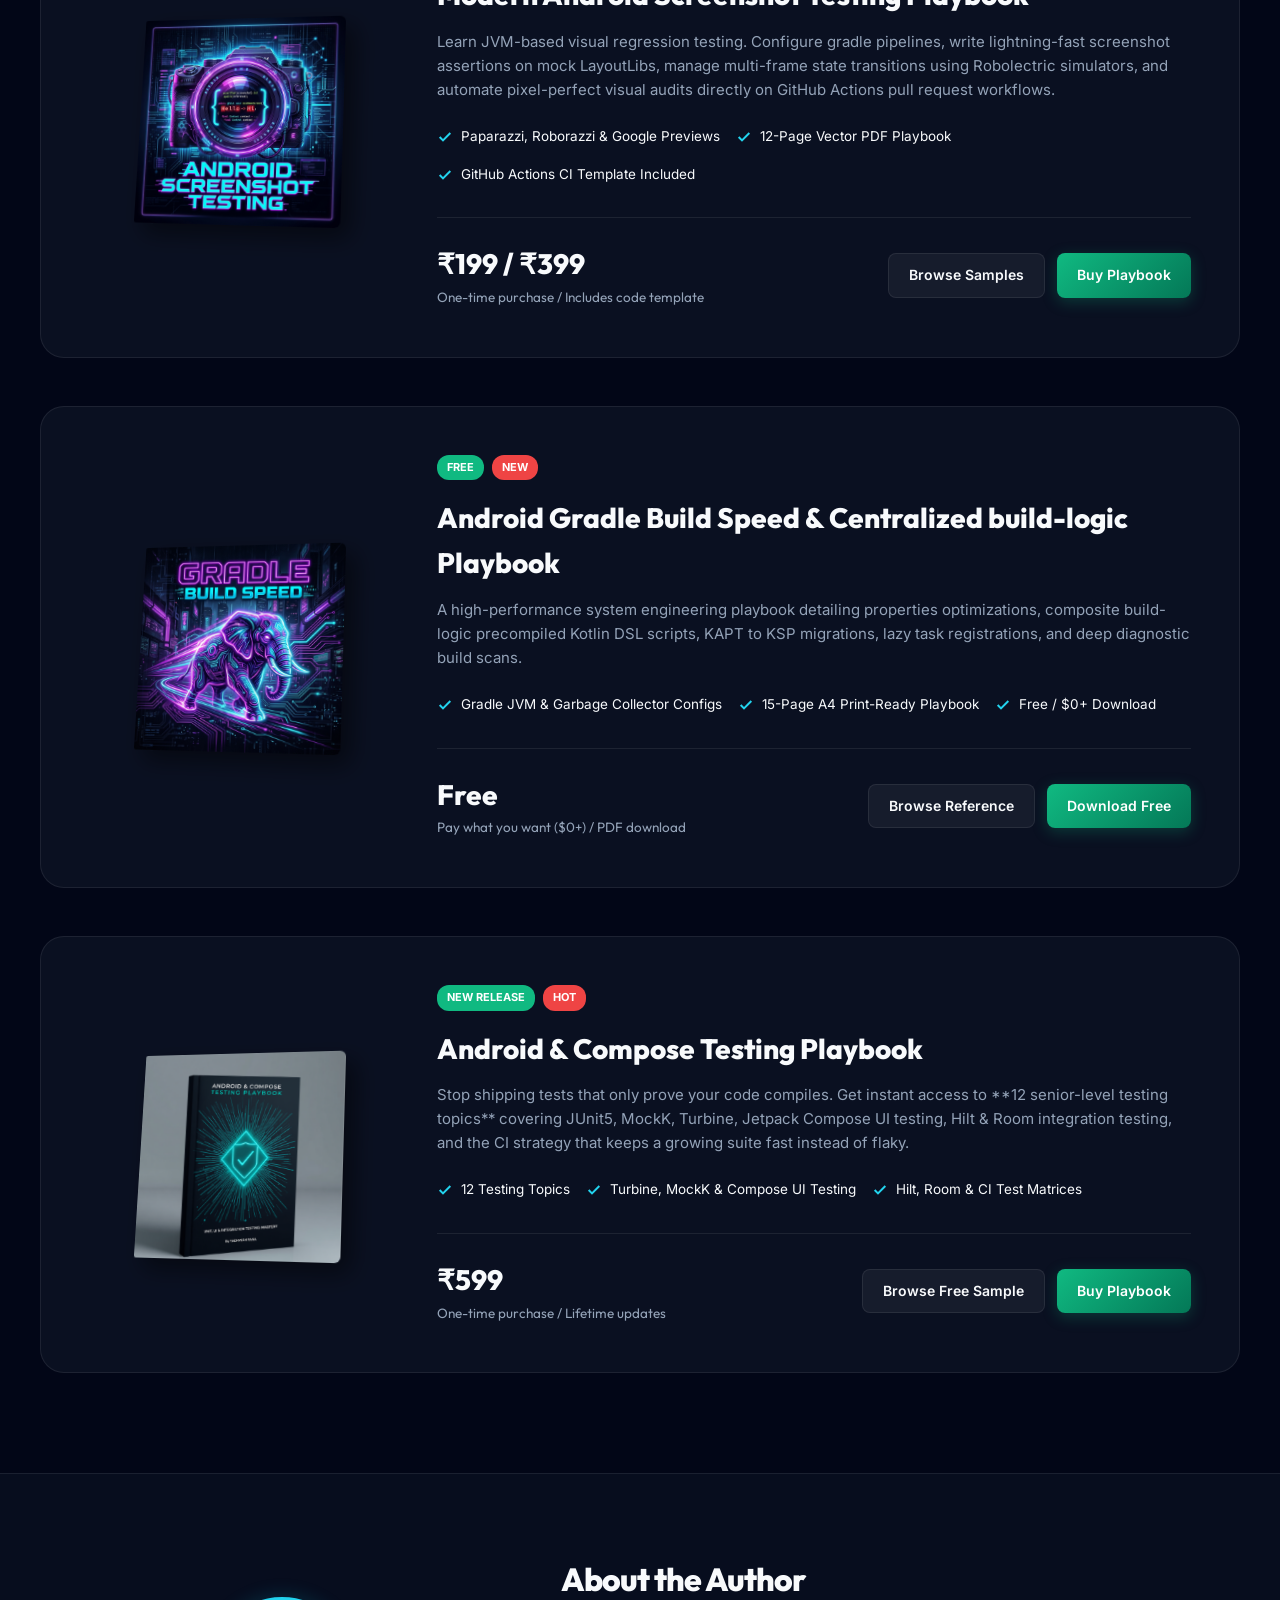
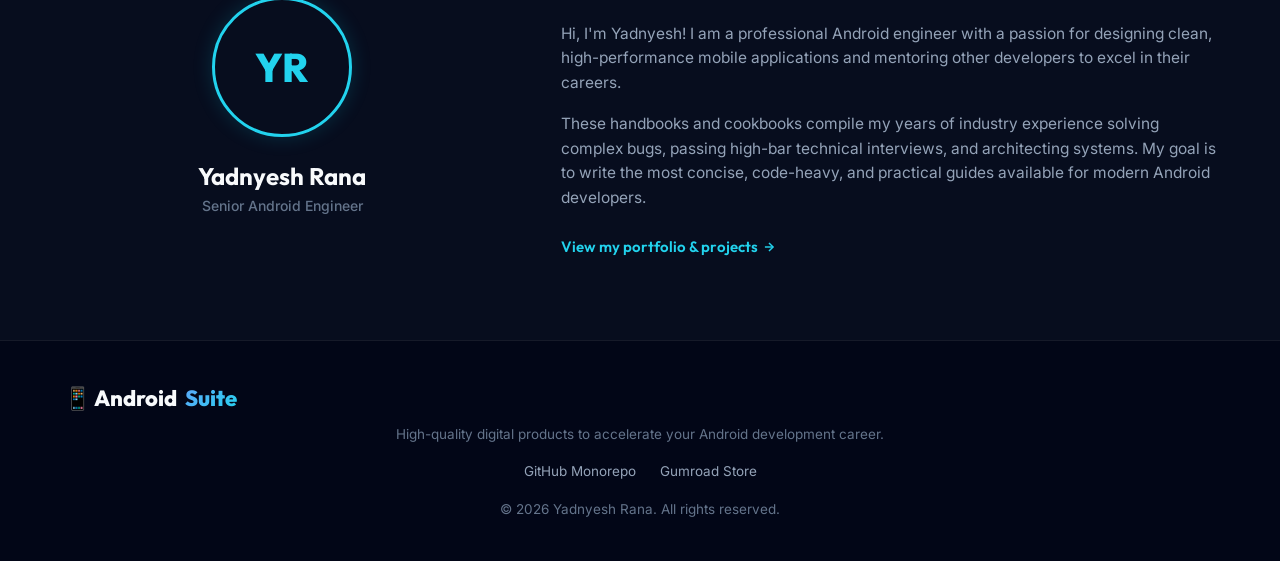
==== commit 5899a9d6: "Change product price to USD-only on landing page" ====
--- a/landing-page/index.html
+++ b/landing-page/index.html
@@ -253,10 +253,9 @@
                             </div>
                         </div>
                     </div>
-                    
-                    <div class="product-pricing-ctas">
-                        <div class="product-price">
-                            $19 / ₹1,599
+                    <div class="product-pricing-ctas">
+                        <div class="product-price">
+                            $19
                             <span>One-time purchase / Lifetime updates</span>
                         </div>
                         <div class="ctas-group">
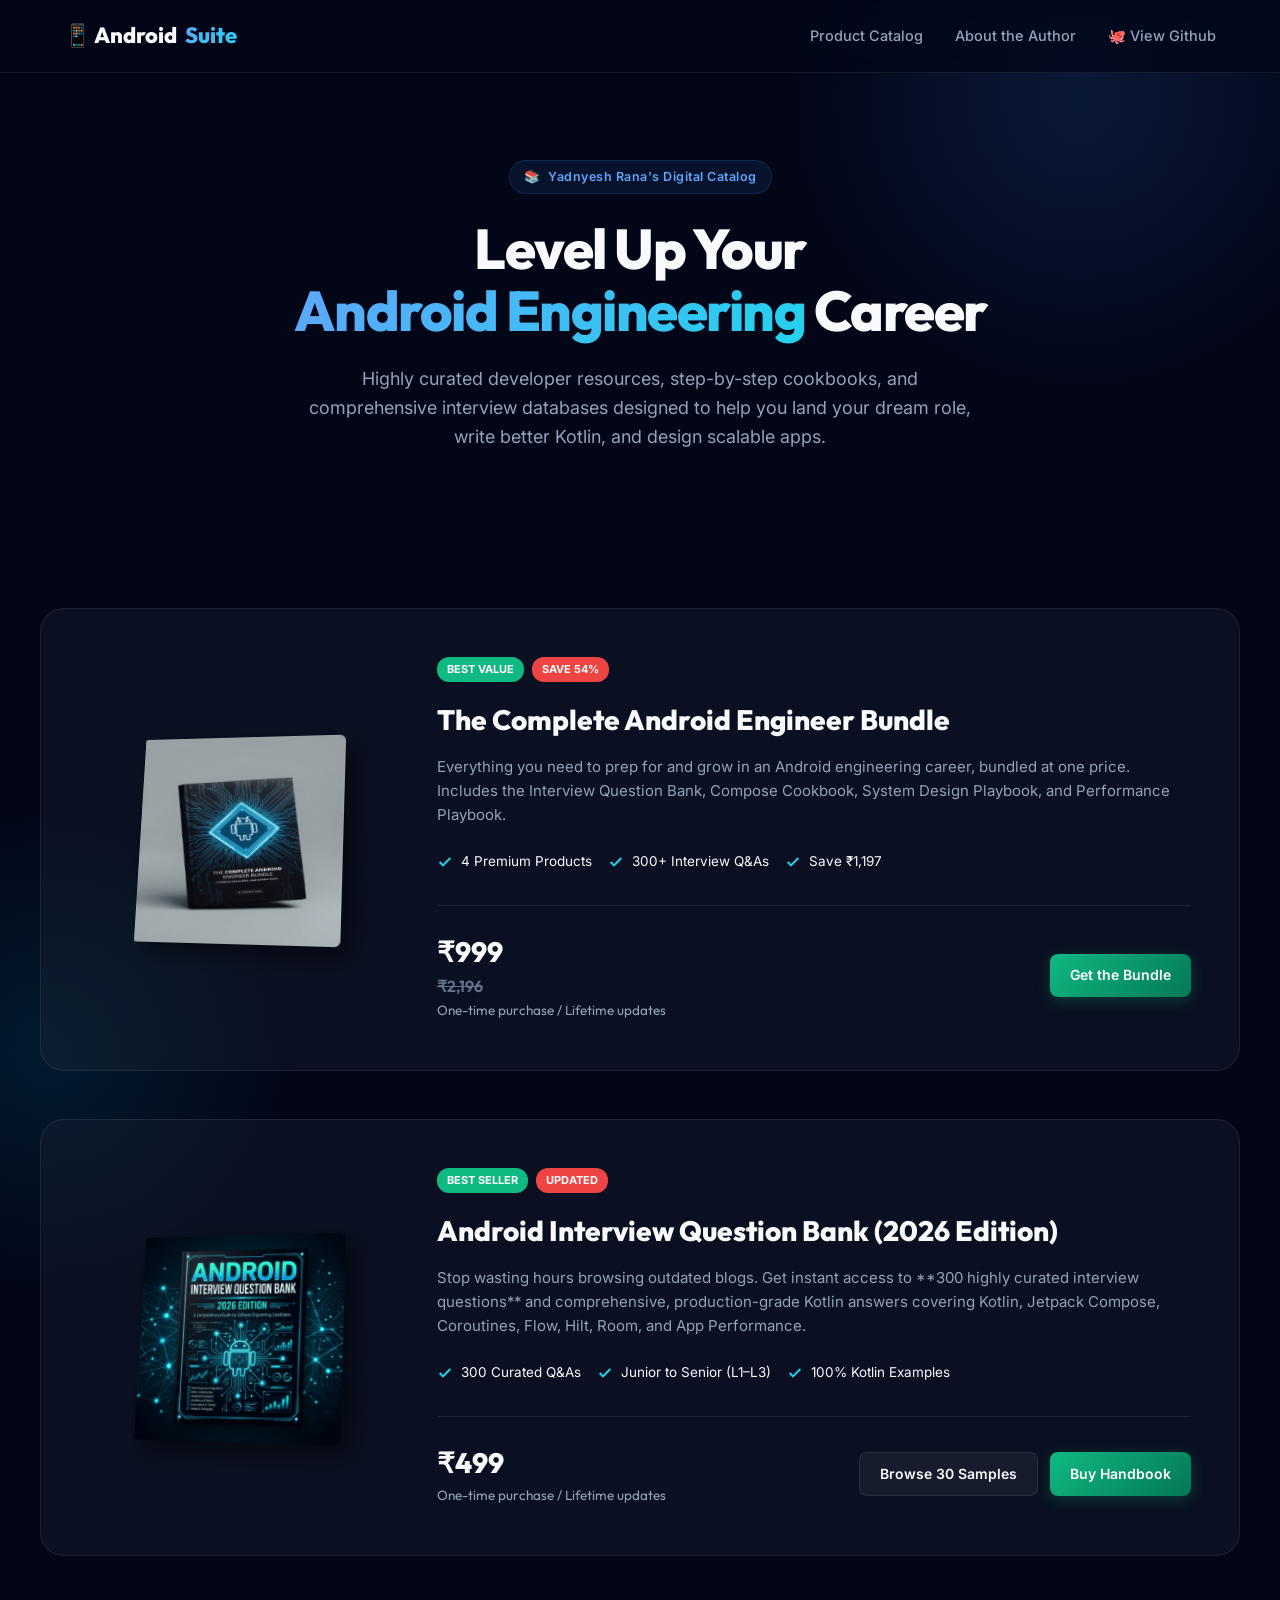
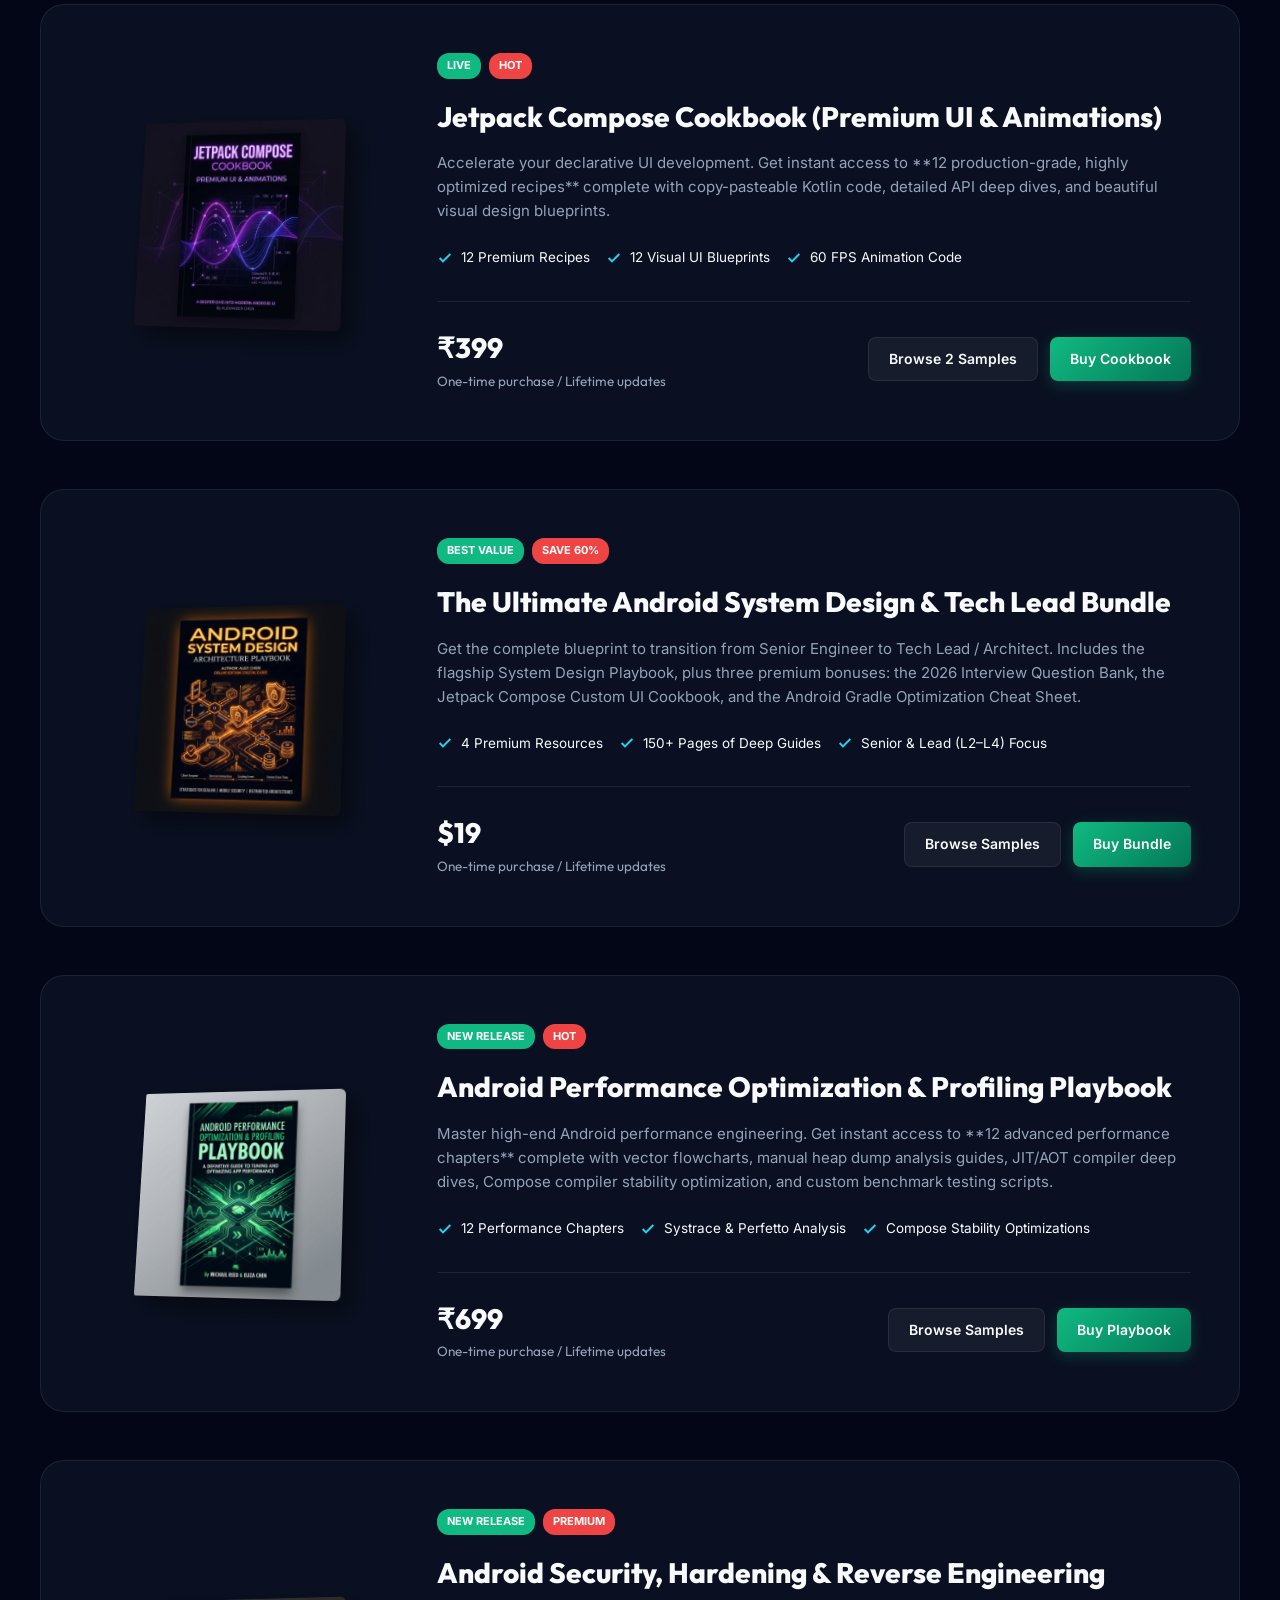
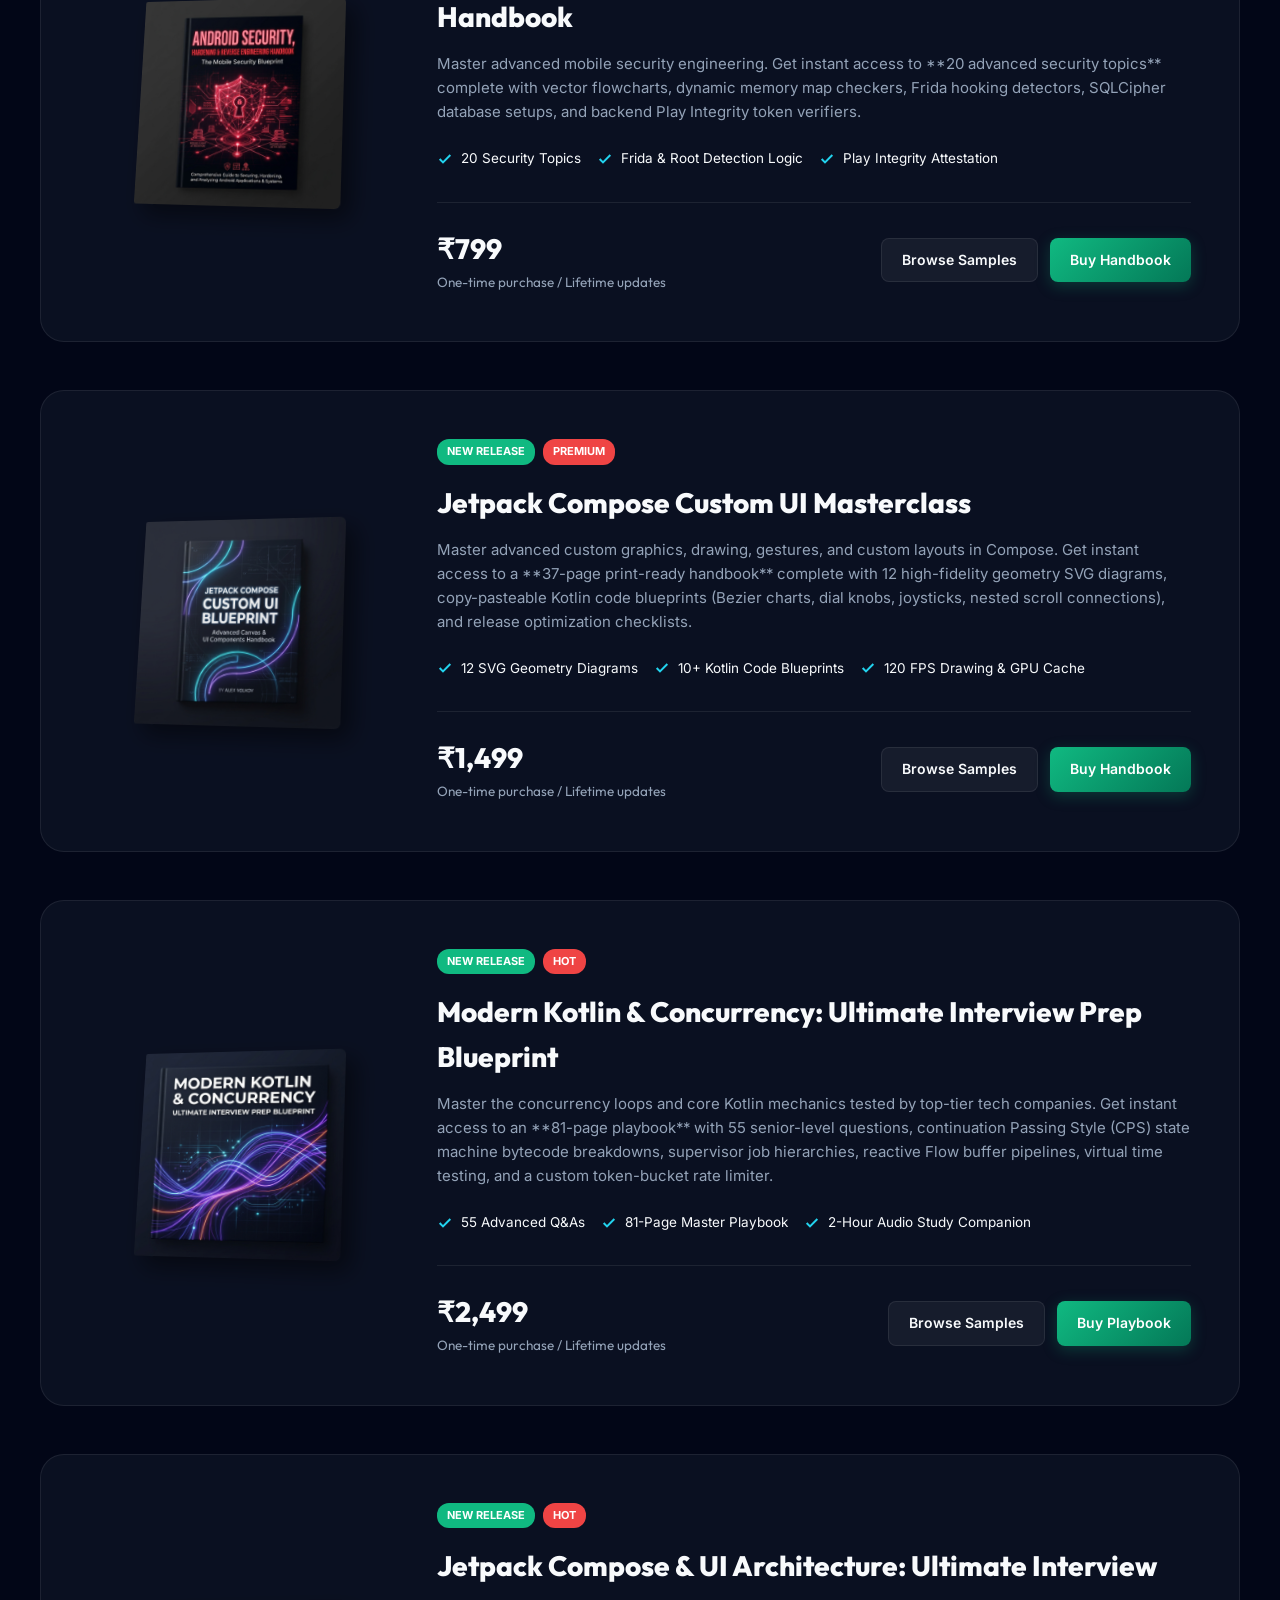
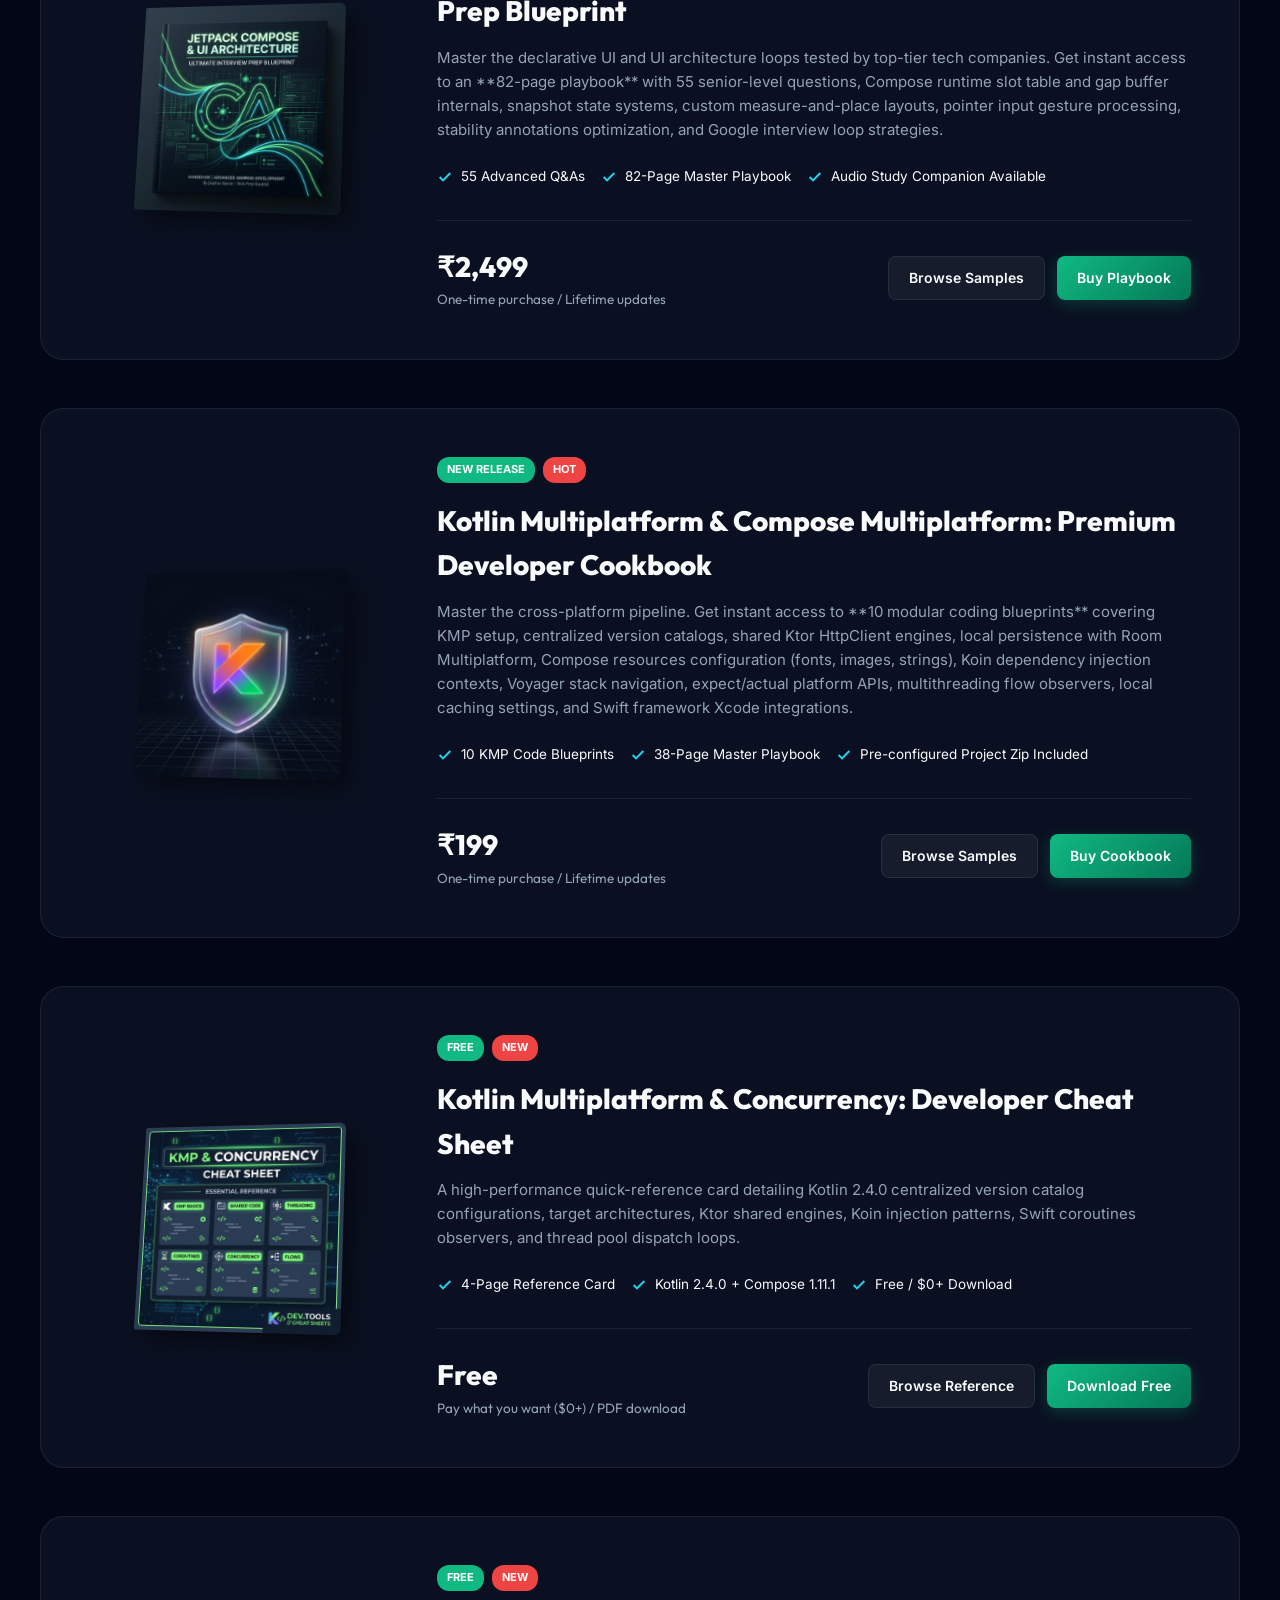
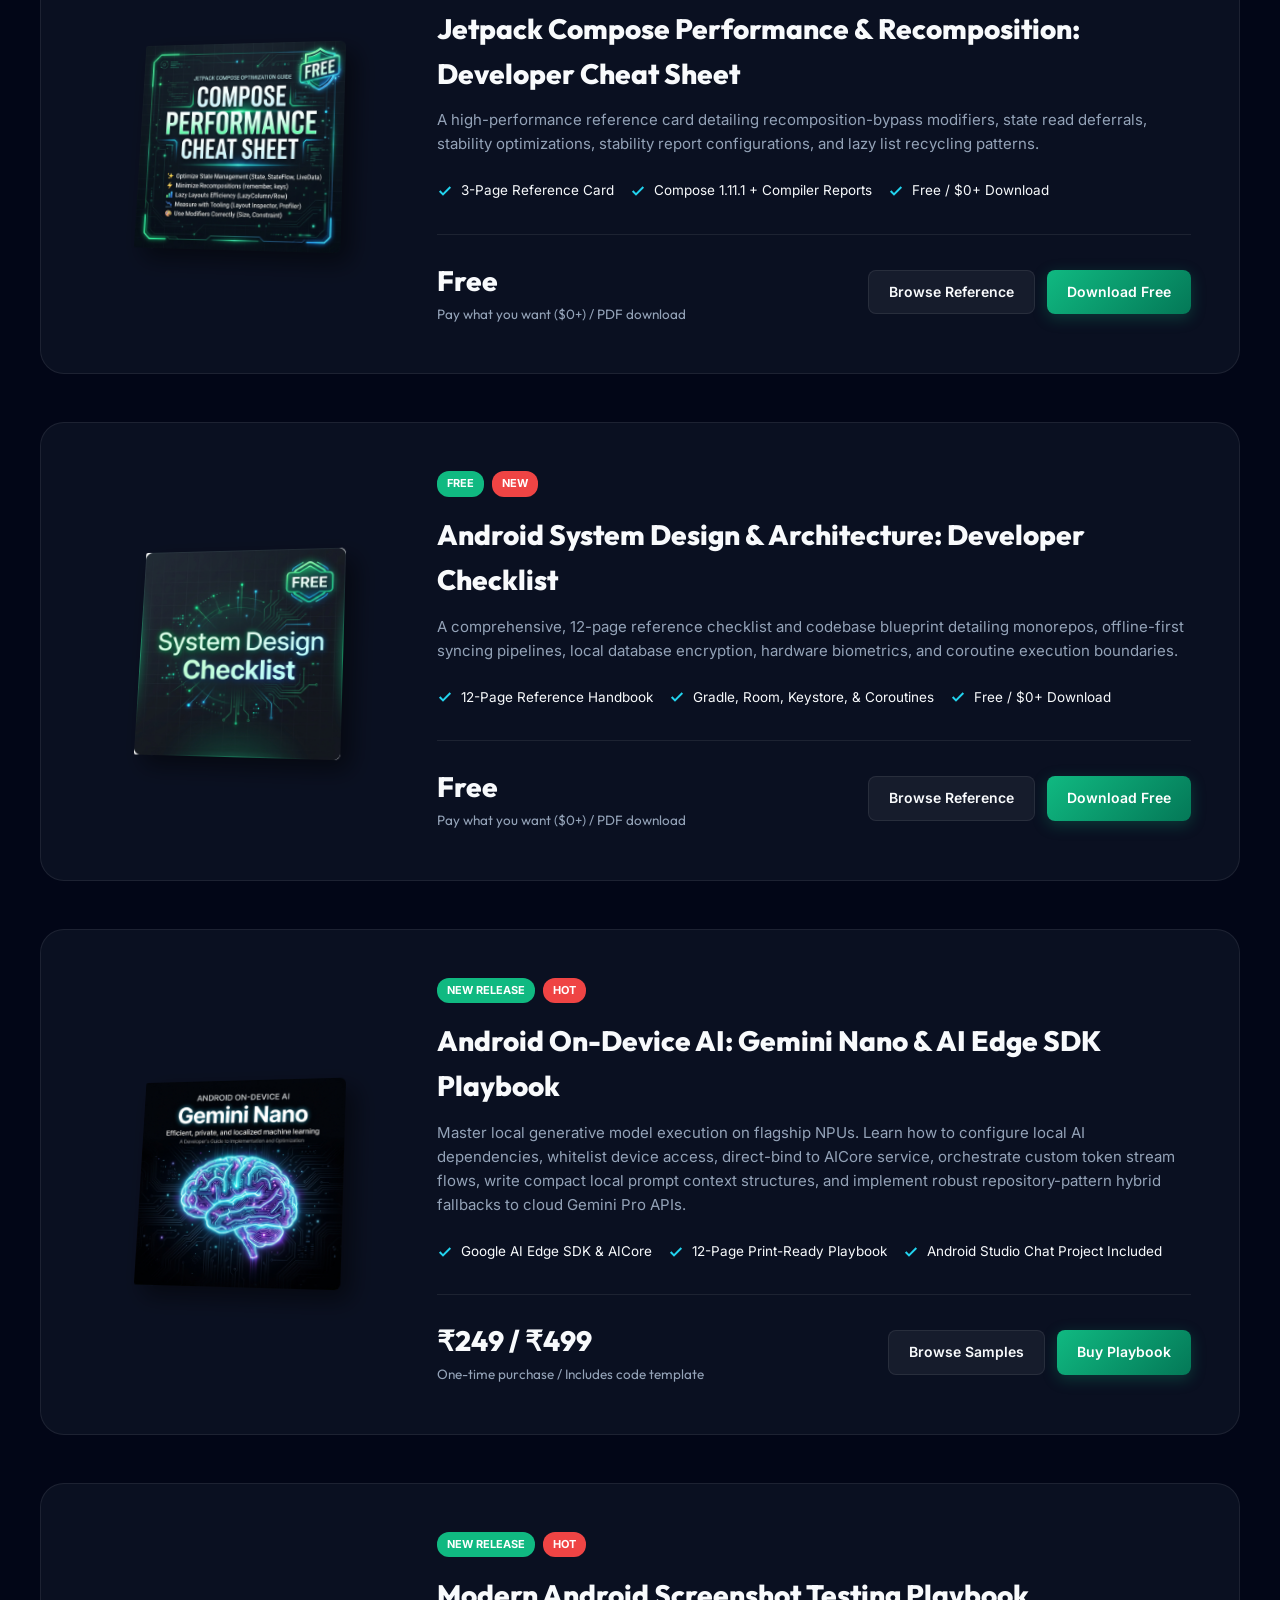
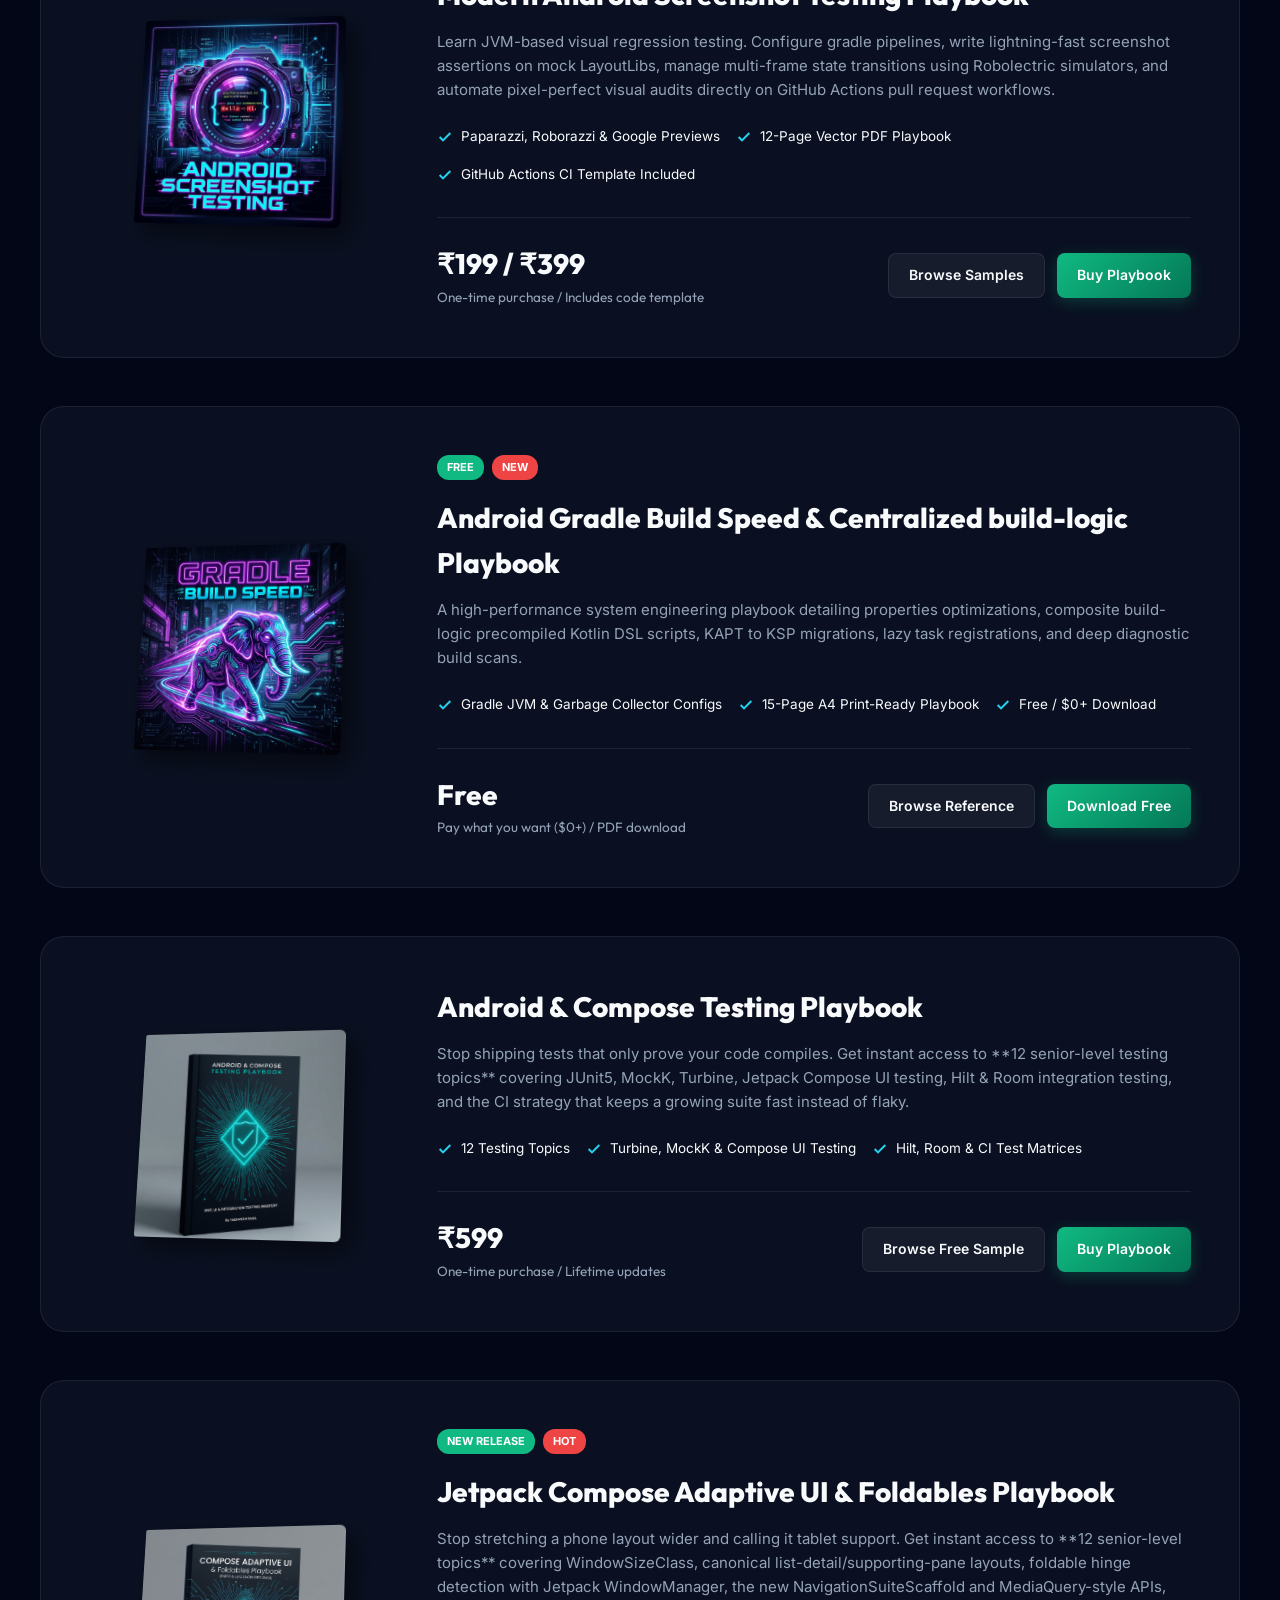
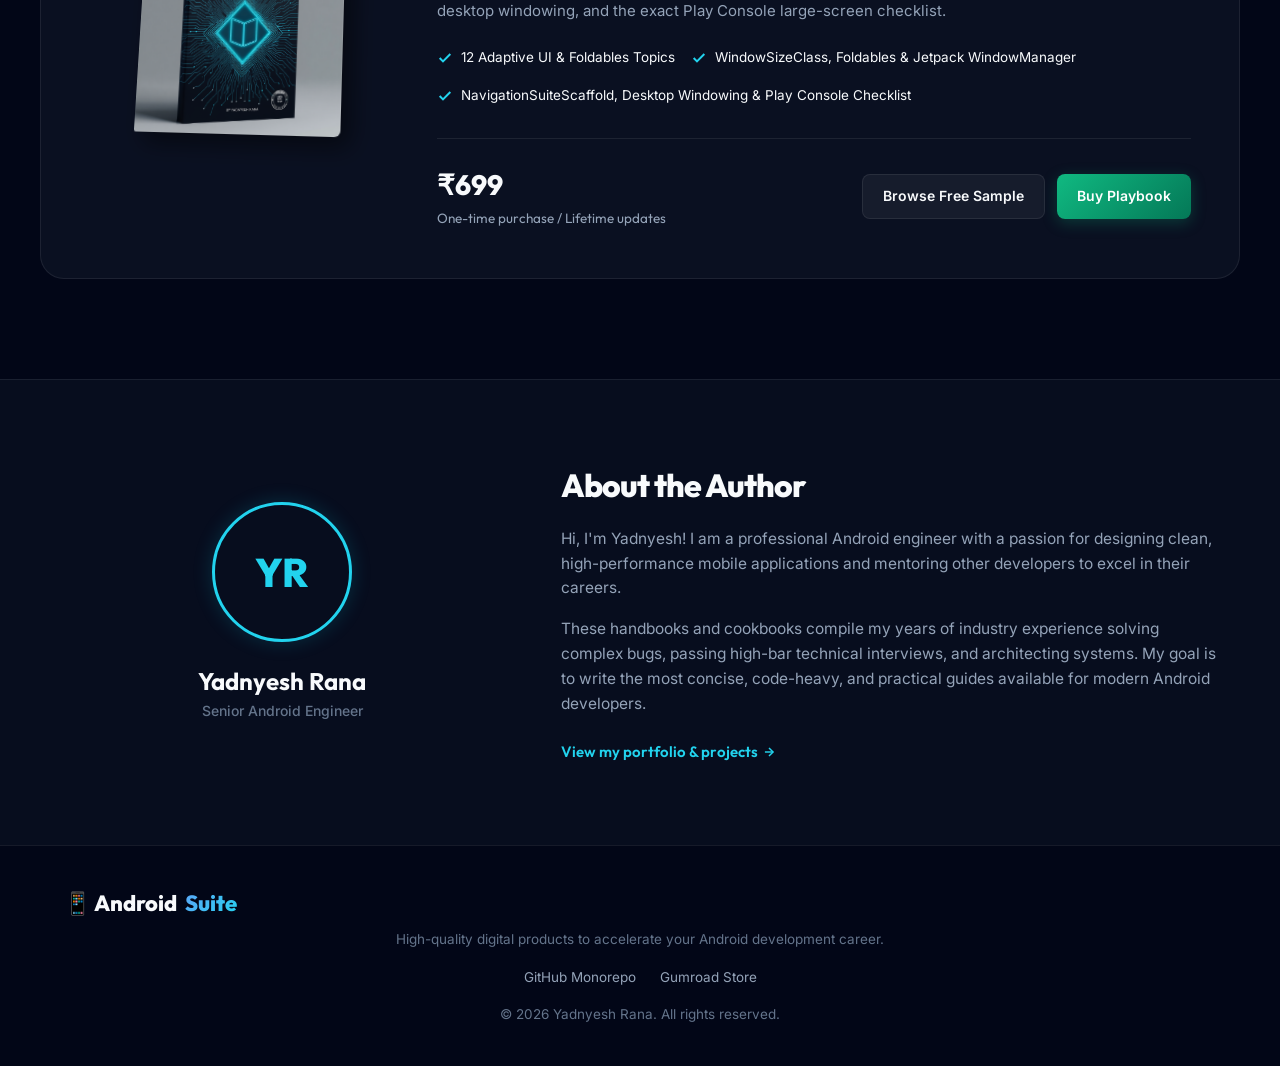
==== commit 37687263: "Add Product 17: Jetpack Compose Adaptive UI & Foldables Playbook Free-sample README (Topic 1: Window" ====
--- a/landing-page/index.html
+++ b/landing-page/index.html
@@ -917,41 +917,90 @@
 
                 <div class="product-meta">
                     <div>
+                        <h2 class="product-title">Android & Compose Testing Playbook</h2>
+                        <p class="product-desc">
+                            Stop shipping tests that only prove your code compiles. Get instant access to **12 senior-level testing topics** covering JUnit5, MockK, Turbine, Jetpack Compose UI testing, Hilt & Room integration testing, and the CI strategy that keeps a growing suite fast instead of flaky.
+                        </p>
+
+                        <div class="product-highlights">
+                            <div class="highlight-item">
+                                <svg width="16" height="16" viewBox="0 0 24 24" fill="none" stroke="currentColor" stroke-width="3"><polyline points="20 6 9 17 4 12"></polyline></svg>
+                                <span>12 Testing Topics</span>
+                            </div>
+                            <div class="highlight-item">
+                                <svg width="16" height="16" viewBox="0 0 24 24" fill="none" stroke="currentColor" stroke-width="3"><polyline points="20 6 9 17 4 12"></polyline></svg>
+                                <span>Turbine, MockK & Compose UI Testing</span>
+                            </div>
+                            <div class="highlight-item">
+                                <svg width="16" height="16" viewBox="0 0 24 24" fill="none" stroke="currentColor" stroke-width="3"><polyline points="20 6 9 17 4 12"></polyline></svg>
+                                <span>Hilt, Room & CI Test Matrices</span>
+                            </div>
+                        </div>
+                    </div>
+
+                    <div class="product-pricing-ctas">
+                        <div class="product-price">
+                            ₹599
+                            <span>One-time purchase / Lifetime updates</span>
+                        </div>
+                        <div class="ctas-group">
+                            <a href="https://github.com/yogirana5557/android-digital-products/tree/main/android-testing-playbook" target="_blank" class="btn btn-secondary">
+                                Browse Free Sample
+                            </a>
+                            <a href="https://yogirana.gumroad.com/l/android-testing-playbook" class="btn btn-primary" data-gumroad-single-product="true">
+                                Buy Playbook
+                            </a>
+                        </div>
+                    </div>
+                </div>
+            </div>
+
+            <!-- Product 17: Jetpack Compose Adaptive UI & Foldables Playbook -->
+            <div class="product-row">
+                <div class="book-container">
+                    <div class="book">
+                        <div class="book-spine"></div>
+                        <div class="book-cover cover-adaptive-ui-playbook"></div>
+                    </div>
+                </div>
+
+                <div class="product-meta">
+                    <div>
                         <div class="product-badge-row">
                             <span class="product-badge badge-active">New Release</span>
                             <span class="product-badge badge-hot">Hot</span>
                         </div>
-                        <h2 class="product-title">Android & Compose Testing Playbook</h2>
-                        <p class="product-desc">
-                            Stop shipping tests that only prove your code compiles. Get instant access to **12 senior-level testing topics** covering JUnit5, MockK, Turbine, Jetpack Compose UI testing, Hilt & Room integration testing, and the CI strategy that keeps a growing suite fast instead of flaky.
-                        </p>
-
-                        <div class="product-highlights">
-                            <div class="highlight-item">
-                                <svg width="16" height="16" viewBox="0 0 24 24" fill="none" stroke="currentColor" stroke-width="3"><polyline points="20 6 9 17 4 12"></polyline></svg>
-                                <span>12 Testing Topics</span>
-                            </div>
-                            <div class="highlight-item">
-                                <svg width="16" height="16" viewBox="0 0 24 24" fill="none" stroke="currentColor" stroke-width="3"><polyline points="20 6 9 17 4 12"></polyline></svg>
-                                <span>Turbine, MockK & Compose UI Testing</span>
-                            </div>
-                            <div class="highlight-item">
-                                <svg width="16" height="16" viewBox="0 0 24 24" fill="none" stroke="currentColor" stroke-width="3"><polyline points="20 6 9 17 4 12"></polyline></svg>
-                                <span>Hilt, Room & CI Test Matrices</span>
-                            </div>
-                        </div>
-                    </div>
-
-                    <div class="product-pricing-ctas">
-                        <div class="product-price">
-                            ₹599
-                            <span>One-time purchase / Lifetime updates</span>
-                        </div>
-                        <div class="ctas-group">
-                            <a href="https://github.com/yogirana5557/android-digital-products/tree/main/android-testing-playbook" target="_blank" class="btn btn-secondary">
+                        <h2 class="product-title">Jetpack Compose Adaptive UI & Foldables Playbook</h2>
+                        <p class="product-desc">
+                            Stop stretching a phone layout wider and calling it tablet support. Get instant access to **12 senior-level topics** covering WindowSizeClass, canonical list-detail/supporting-pane layouts, foldable hinge detection with Jetpack WindowManager, the new NavigationSuiteScaffold and MediaQuery-style APIs, desktop windowing, and the exact Play Console large-screen checklist.
+                        </p>
+
+                        <div class="product-highlights">
+                            <div class="highlight-item">
+                                <svg width="16" height="16" viewBox="0 0 24 24" fill="none" stroke="currentColor" stroke-width="3"><polyline points="20 6 9 17 4 12"></polyline></svg>
+                                <span>12 Adaptive UI & Foldables Topics</span>
+                            </div>
+                            <div class="highlight-item">
+                                <svg width="16" height="16" viewBox="0 0 24 24" fill="none" stroke="currentColor" stroke-width="3"><polyline points="20 6 9 17 4 12"></polyline></svg>
+                                <span>WindowSizeClass, Foldables & Jetpack WindowManager</span>
+                            </div>
+                            <div class="highlight-item">
+                                <svg width="16" height="16" viewBox="0 0 24 24" fill="none" stroke="currentColor" stroke-width="3"><polyline points="20 6 9 17 4 12"></polyline></svg>
+                                <span>NavigationSuiteScaffold, Desktop Windowing & Play Console Checklist</span>
+                            </div>
+                        </div>
+                    </div>
+
+                    <div class="product-pricing-ctas">
+                        <div class="product-price">
+                            ₹699
+                            <span>One-time purchase / Lifetime updates</span>
+                        </div>
+                        <div class="ctas-group">
+                            <a href="https://github.com/yogirana5557/android-digital-products/tree/main/android-adaptive-ui-playbook" target="_blank" class="btn btn-secondary">
                                 Browse Free Sample
                             </a>
-                            <a href="https://yogirana.gumroad.com/l/android-testing-playbook" class="btn btn-primary" data-gumroad-single-product="true">
+                            <a href="https://yogirana.gumroad.com/l/android-adaptive-ui-playbook" class="btn btn-primary" data-gumroad-single-product="true">
                                 Buy Playbook
                             </a>
                         </div>
--- a/landing-page/style.css
+++ b/landing-page/style.css
@@ -415,6 +415,10 @@
 
 .cover-testing-playbook {
     background-image: url('cover-testing-playbook.png');
+}
+
+.cover-adaptive-ui-playbook {
+    background-image: url('cover-adaptive-ui-playbook.png');
 }
 
 .cover-badge {
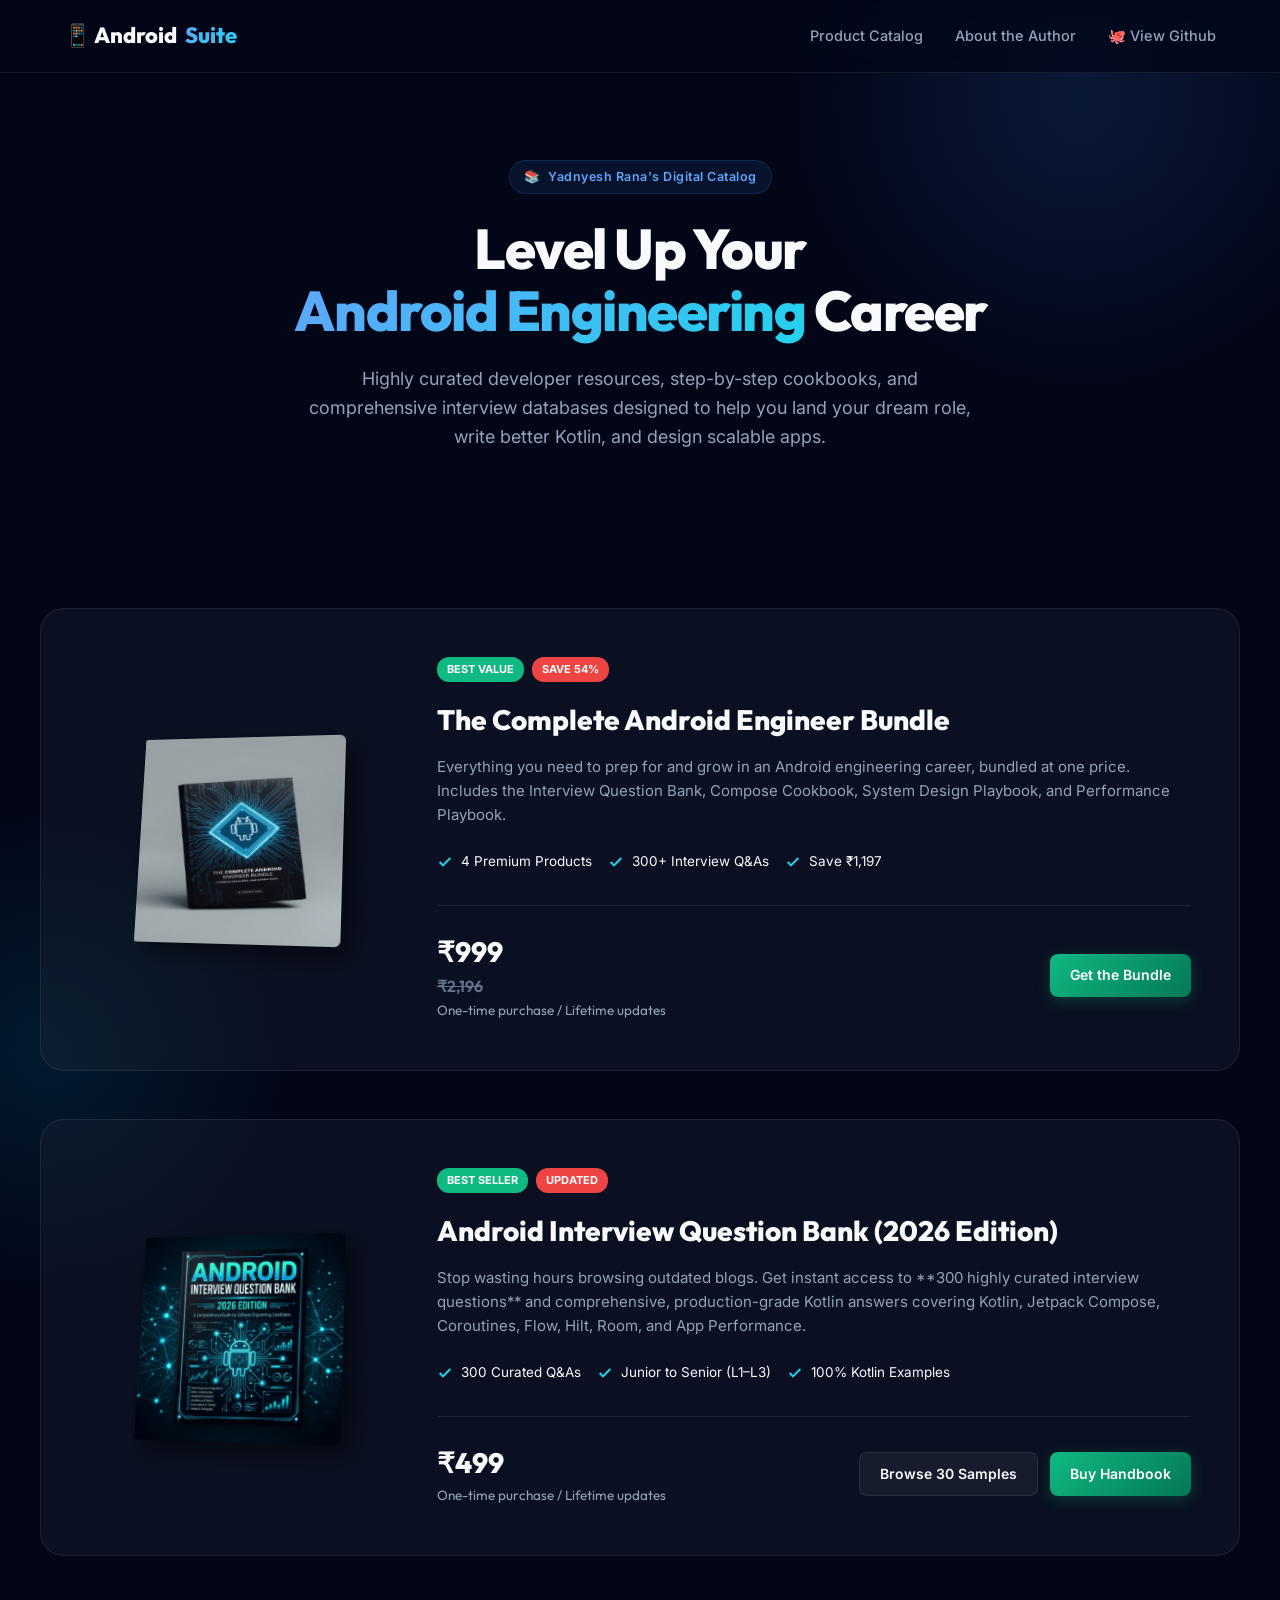
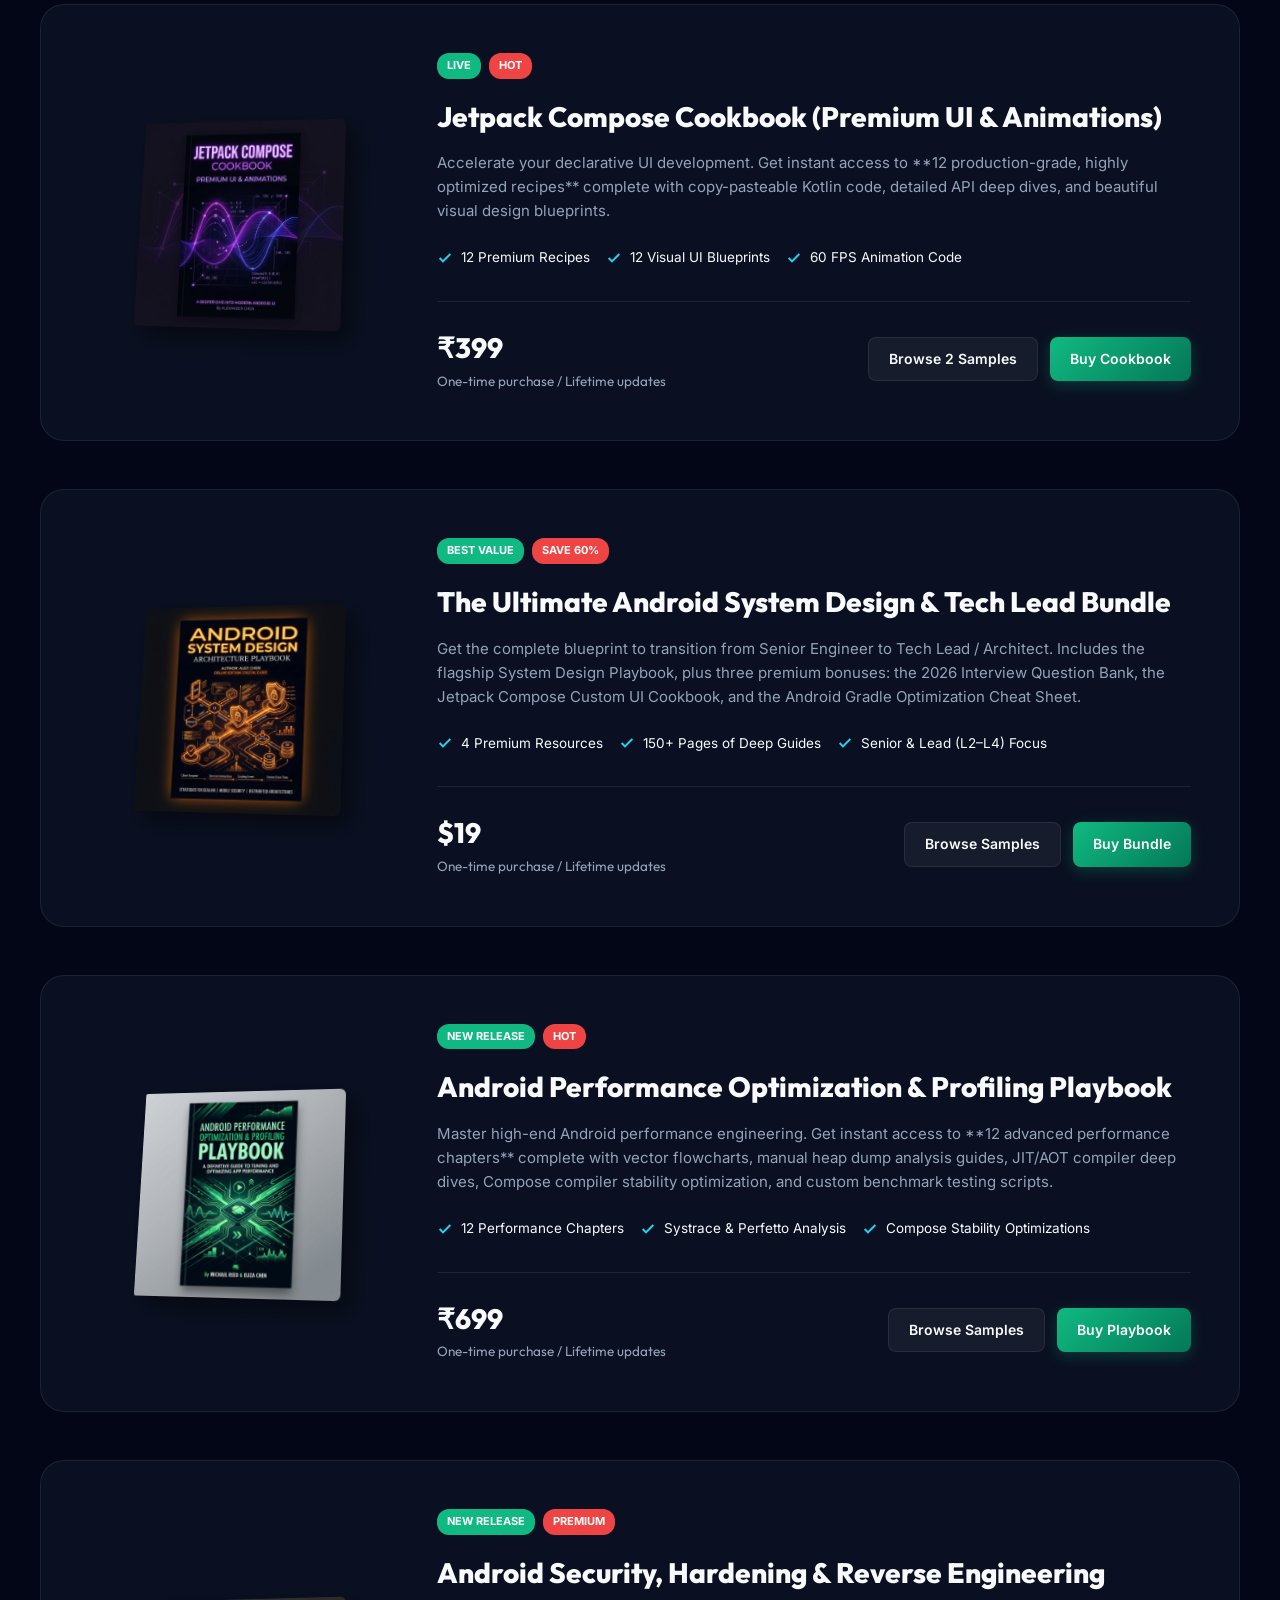
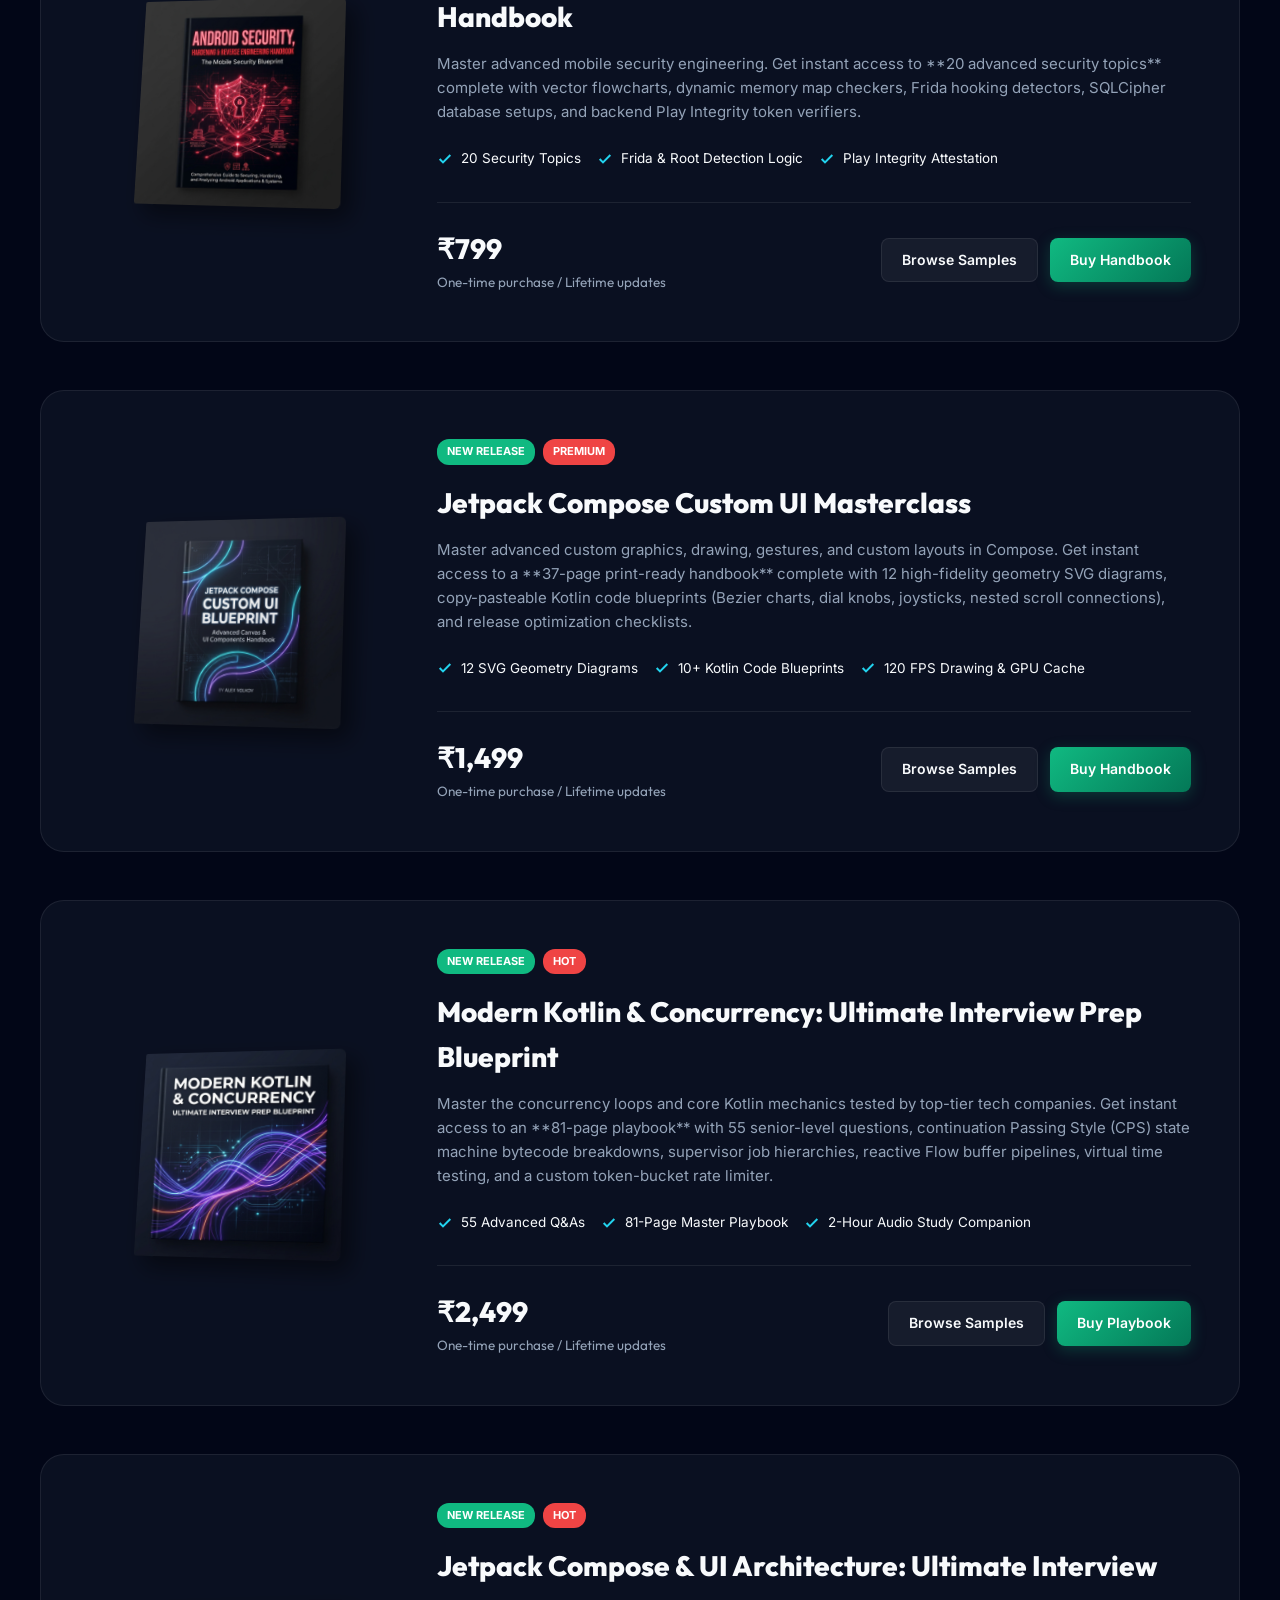
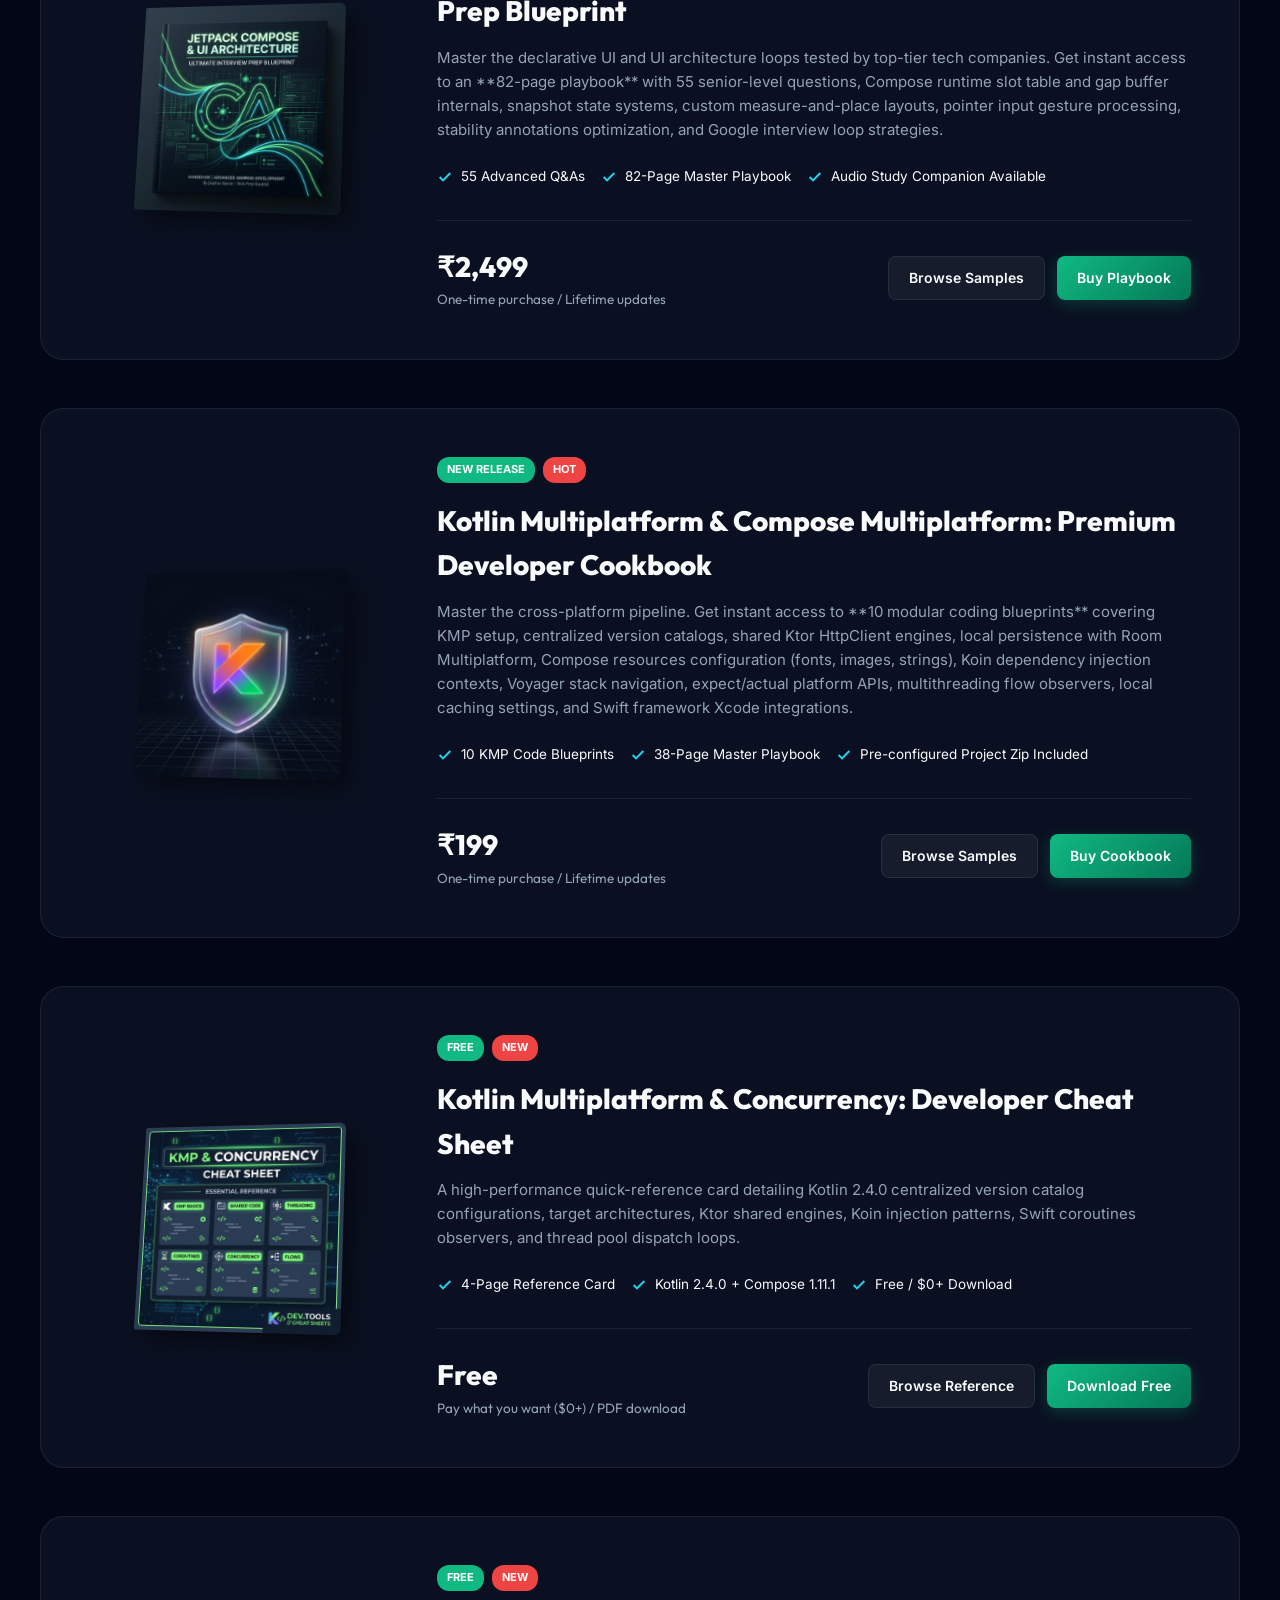
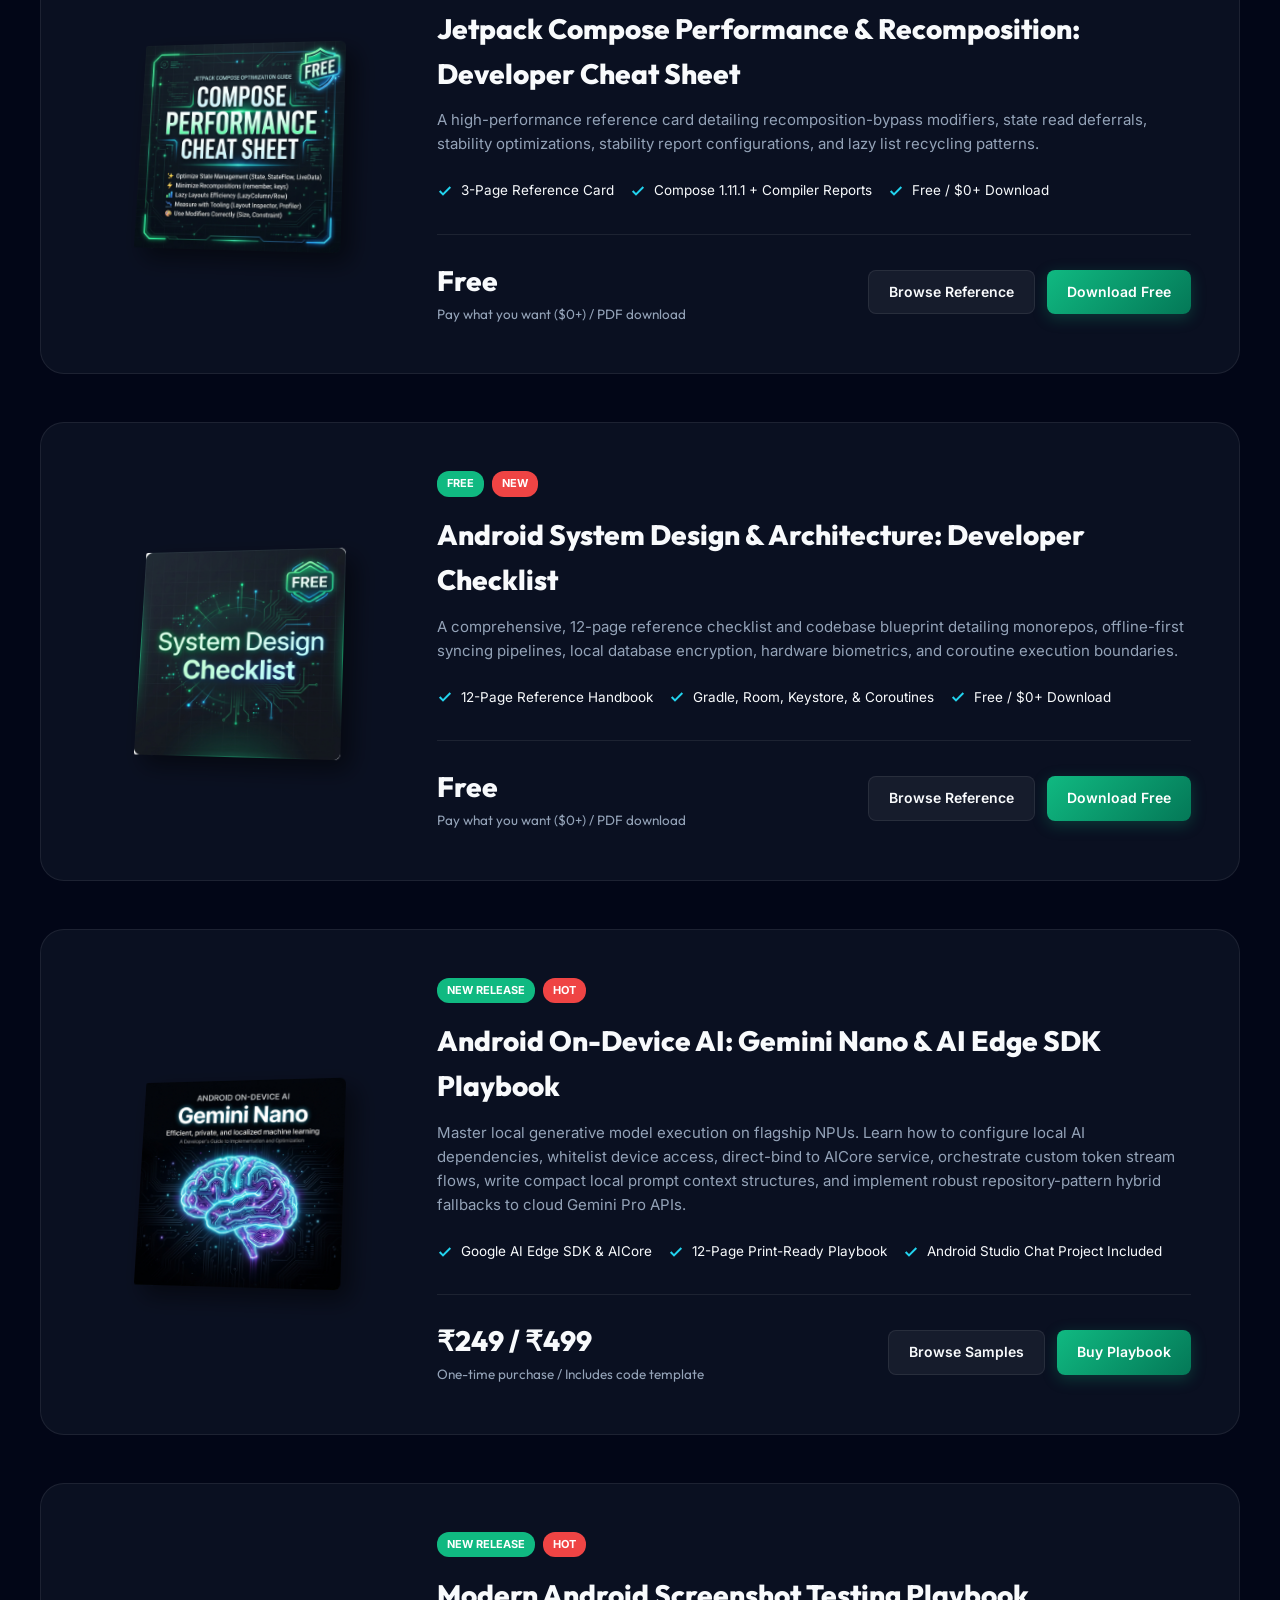
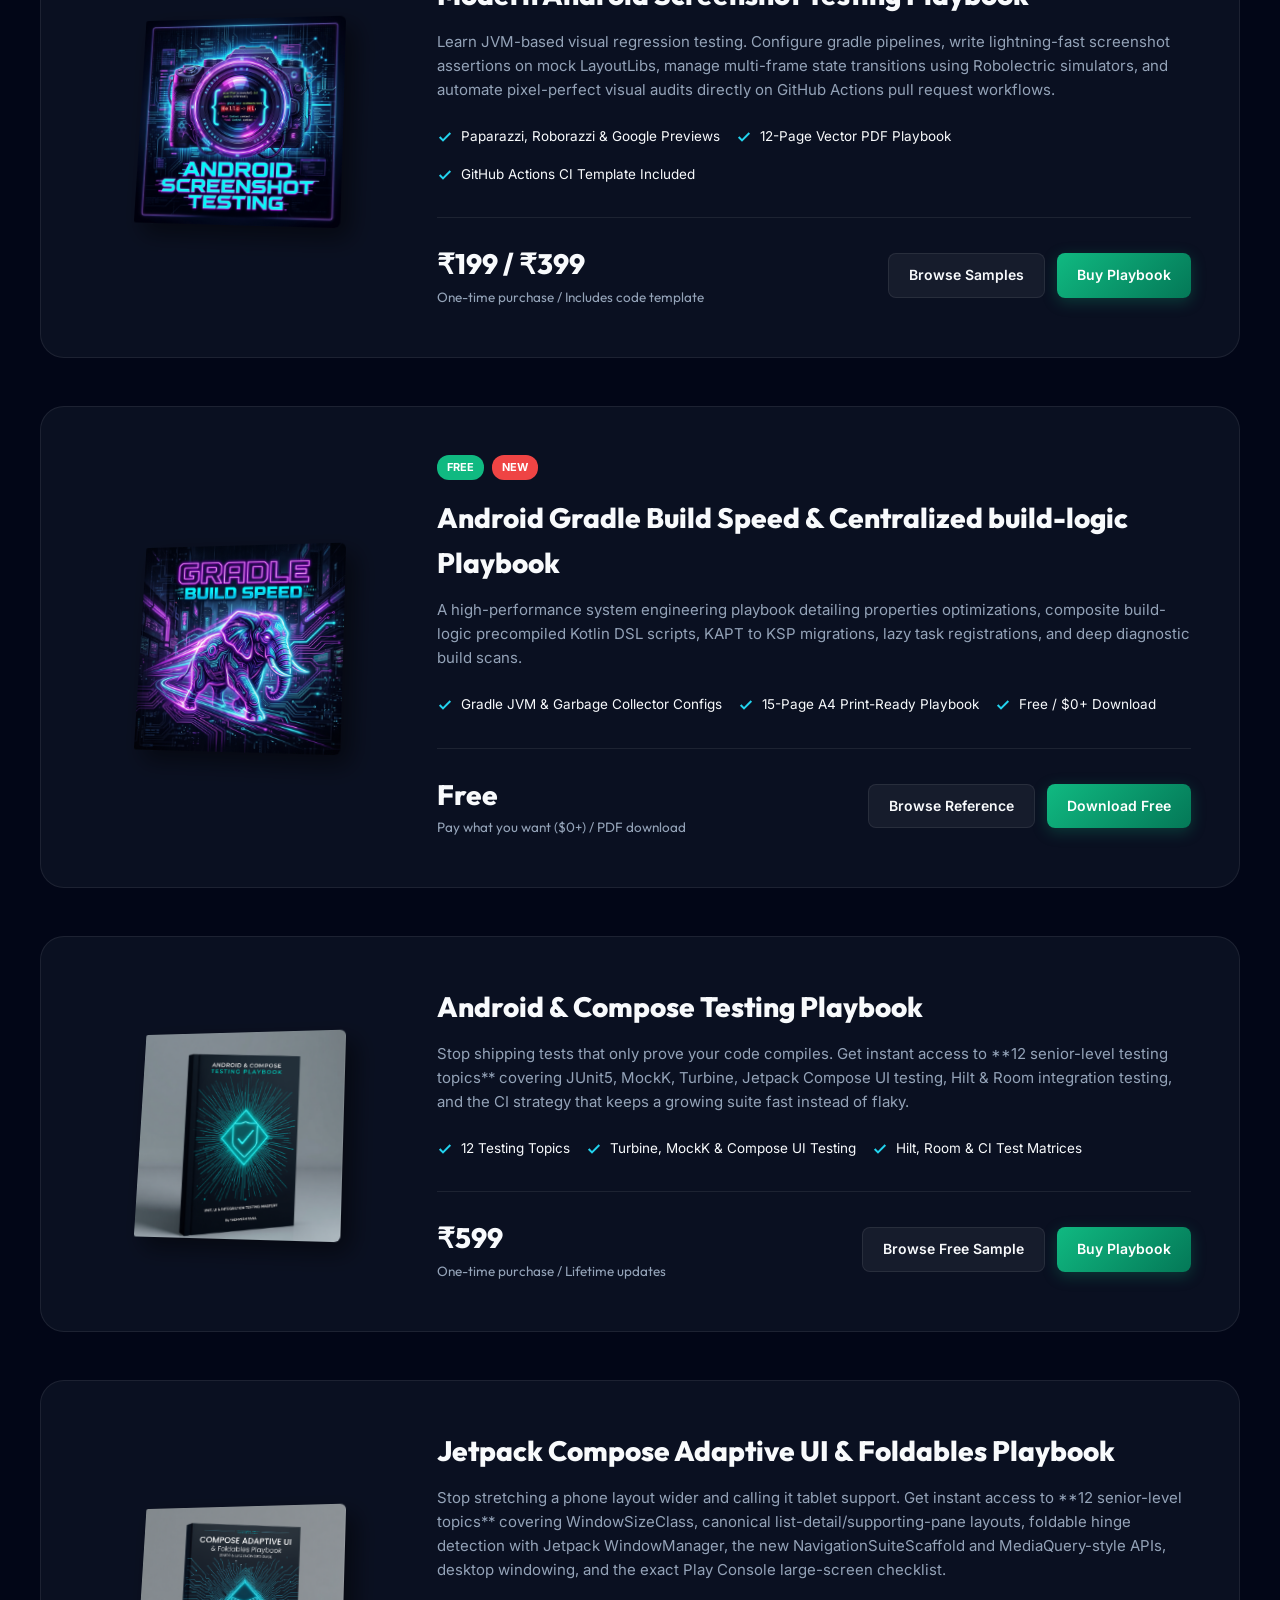
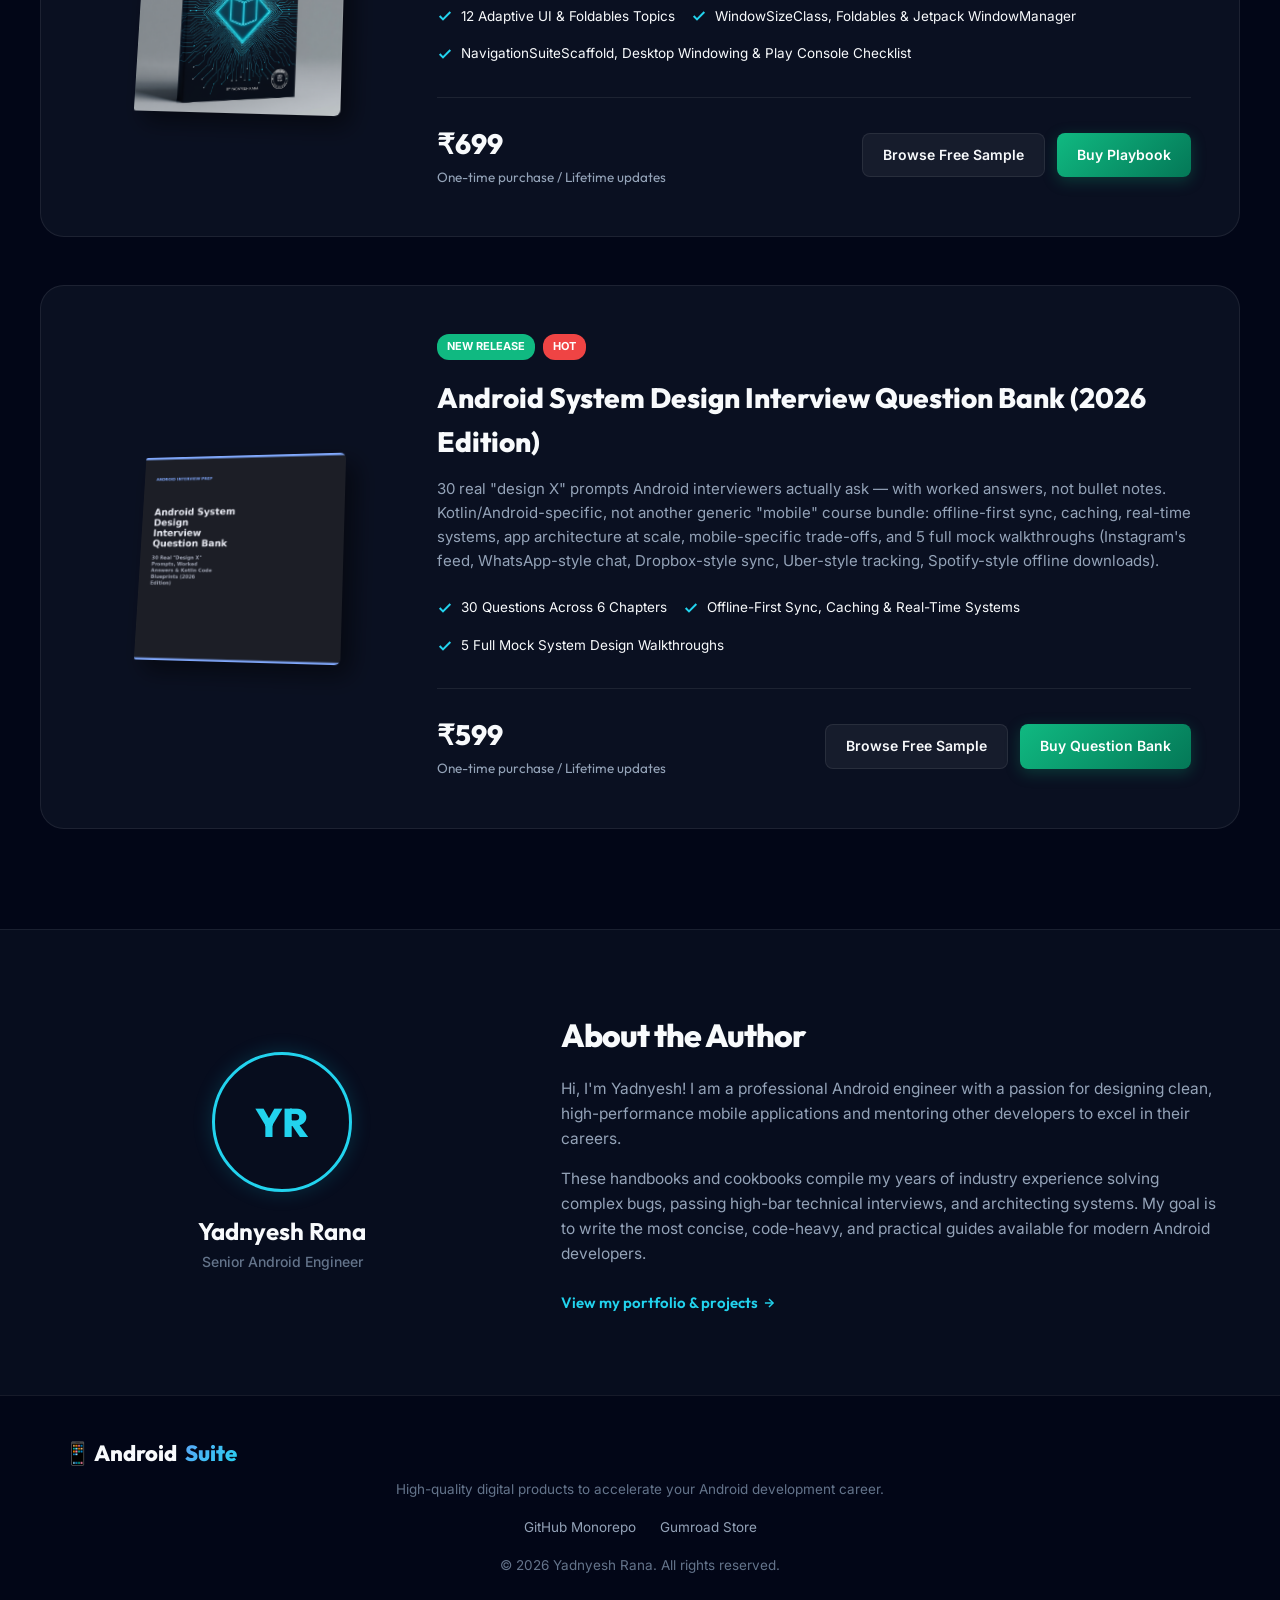
==== commit 0fc65d4f: "Launch: Android System Design Interview Question Bank (2026 Edition) Adds the free-sample folder, la" ====
--- a/landing-page/index.html
+++ b/landing-page/index.html
@@ -966,42 +966,91 @@
 
                 <div class="product-meta">
                     <div>
+                        <h2 class="product-title">Jetpack Compose Adaptive UI & Foldables Playbook</h2>
+                        <p class="product-desc">
+                            Stop stretching a phone layout wider and calling it tablet support. Get instant access to **12 senior-level topics** covering WindowSizeClass, canonical list-detail/supporting-pane layouts, foldable hinge detection with Jetpack WindowManager, the new NavigationSuiteScaffold and MediaQuery-style APIs, desktop windowing, and the exact Play Console large-screen checklist.
+                        </p>
+
+                        <div class="product-highlights">
+                            <div class="highlight-item">
+                                <svg width="16" height="16" viewBox="0 0 24 24" fill="none" stroke="currentColor" stroke-width="3"><polyline points="20 6 9 17 4 12"></polyline></svg>
+                                <span>12 Adaptive UI & Foldables Topics</span>
+                            </div>
+                            <div class="highlight-item">
+                                <svg width="16" height="16" viewBox="0 0 24 24" fill="none" stroke="currentColor" stroke-width="3"><polyline points="20 6 9 17 4 12"></polyline></svg>
+                                <span>WindowSizeClass, Foldables & Jetpack WindowManager</span>
+                            </div>
+                            <div class="highlight-item">
+                                <svg width="16" height="16" viewBox="0 0 24 24" fill="none" stroke="currentColor" stroke-width="3"><polyline points="20 6 9 17 4 12"></polyline></svg>
+                                <span>NavigationSuiteScaffold, Desktop Windowing & Play Console Checklist</span>
+                            </div>
+                        </div>
+                    </div>
+
+                    <div class="product-pricing-ctas">
+                        <div class="product-price">
+                            ₹699
+                            <span>One-time purchase / Lifetime updates</span>
+                        </div>
+                        <div class="ctas-group">
+                            <a href="https://github.com/yogirana5557/android-digital-products/tree/main/android-adaptive-ui-playbook" target="_blank" class="btn btn-secondary">
+                                Browse Free Sample
+                            </a>
+                            <a href="https://yogirana.gumroad.com/l/android-adaptive-ui-playbook" class="btn btn-primary" data-gumroad-single-product="true">
+                                Buy Playbook
+                            </a>
+                        </div>
+                    </div>
+                </div>
+            </div>
+
+            <!-- Product 18: Android System Design Interview Question Bank -->
+            <div class="product-row">
+                <div class="book-container">
+                    <div class="book">
+                        <div class="book-spine"></div>
+                        <div class="book-cover cover-android-system-design-interview-bank"></div>
+                    </div>
+                </div>
+
+                <div class="product-meta">
+                    <div>
                         <div class="product-badge-row">
                             <span class="product-badge badge-active">New Release</span>
                             <span class="product-badge badge-hot">Hot</span>
                         </div>
-                        <h2 class="product-title">Jetpack Compose Adaptive UI & Foldables Playbook</h2>
-                        <p class="product-desc">
-                            Stop stretching a phone layout wider and calling it tablet support. Get instant access to **12 senior-level topics** covering WindowSizeClass, canonical list-detail/supporting-pane layouts, foldable hinge detection with Jetpack WindowManager, the new NavigationSuiteScaffold and MediaQuery-style APIs, desktop windowing, and the exact Play Console large-screen checklist.
-                        </p>
-
-                        <div class="product-highlights">
-                            <div class="highlight-item">
-                                <svg width="16" height="16" viewBox="0 0 24 24" fill="none" stroke="currentColor" stroke-width="3"><polyline points="20 6 9 17 4 12"></polyline></svg>
-                                <span>12 Adaptive UI & Foldables Topics</span>
-                            </div>
-                            <div class="highlight-item">
-                                <svg width="16" height="16" viewBox="0 0 24 24" fill="none" stroke="currentColor" stroke-width="3"><polyline points="20 6 9 17 4 12"></polyline></svg>
-                                <span>WindowSizeClass, Foldables & Jetpack WindowManager</span>
-                            </div>
-                            <div class="highlight-item">
-                                <svg width="16" height="16" viewBox="0 0 24 24" fill="none" stroke="currentColor" stroke-width="3"><polyline points="20 6 9 17 4 12"></polyline></svg>
-                                <span>NavigationSuiteScaffold, Desktop Windowing & Play Console Checklist</span>
-                            </div>
-                        </div>
-                    </div>
-
-                    <div class="product-pricing-ctas">
-                        <div class="product-price">
-                            ₹699
-                            <span>One-time purchase / Lifetime updates</span>
-                        </div>
-                        <div class="ctas-group">
-                            <a href="https://github.com/yogirana5557/android-digital-products/tree/main/android-adaptive-ui-playbook" target="_blank" class="btn btn-secondary">
+                        <h2 class="product-title">Android System Design Interview Question Bank (2026 Edition)</h2>
+                        <p class="product-desc">
+                            30 real "design X" prompts Android interviewers actually ask — with worked answers, not bullet notes. Kotlin/Android-specific, not another generic "mobile" course bundle: offline-first sync, caching, real-time systems, app architecture at scale, mobile-specific trade-offs, and 5 full mock walkthroughs (Instagram's feed, WhatsApp-style chat, Dropbox-style sync, Uber-style tracking, Spotify-style offline downloads).
+                        </p>
+
+                        <div class="product-highlights">
+                            <div class="highlight-item">
+                                <svg width="16" height="16" viewBox="0 0 24 24" fill="none" stroke="currentColor" stroke-width="3"><polyline points="20 6 9 17 4 12"></polyline></svg>
+                                <span>30 Questions Across 6 Chapters</span>
+                            </div>
+                            <div class="highlight-item">
+                                <svg width="16" height="16" viewBox="0 0 24 24" fill="none" stroke="currentColor" stroke-width="3"><polyline points="20 6 9 17 4 12"></polyline></svg>
+                                <span>Offline-First Sync, Caching & Real-Time Systems</span>
+                            </div>
+                            <div class="highlight-item">
+                                <svg width="16" height="16" viewBox="0 0 24 24" fill="none" stroke="currentColor" stroke-width="3"><polyline points="20 6 9 17 4 12"></polyline></svg>
+                                <span>5 Full Mock System Design Walkthroughs</span>
+                            </div>
+                        </div>
+                    </div>
+
+                    <div class="product-pricing-ctas">
+                        <div class="product-price">
+                            ₹599
+                            <span>One-time purchase / Lifetime updates</span>
+                        </div>
+                        <div class="ctas-group">
+                            <a href="https://github.com/yogirana5557/android-digital-products/tree/main/android-system-design-interview-bank" target="_blank" class="btn btn-secondary">
                                 Browse Free Sample
                             </a>
-                            <a href="https://yogirana.gumroad.com/l/android-adaptive-ui-playbook" class="btn btn-primary" data-gumroad-single-product="true">
-                                Buy Playbook
+                            <a href="https://yogirana.gumroad.com/l/android-system-design-interview-bank" class="btn btn-primary" data-gumroad-single-product="true">
+                                Buy Question Bank
                             </a>
                         </div>
                     </div>
--- a/landing-page/style.css
+++ b/landing-page/style.css
@@ -419,6 +419,10 @@
 
 .cover-adaptive-ui-playbook {
     background-image: url('cover-adaptive-ui-playbook.png');
+}
+
+.cover-android-system-design-interview-bank {
+    background-image: url('cover-android-system-design-interview-bank.png');
 }
 
 .cover-badge {
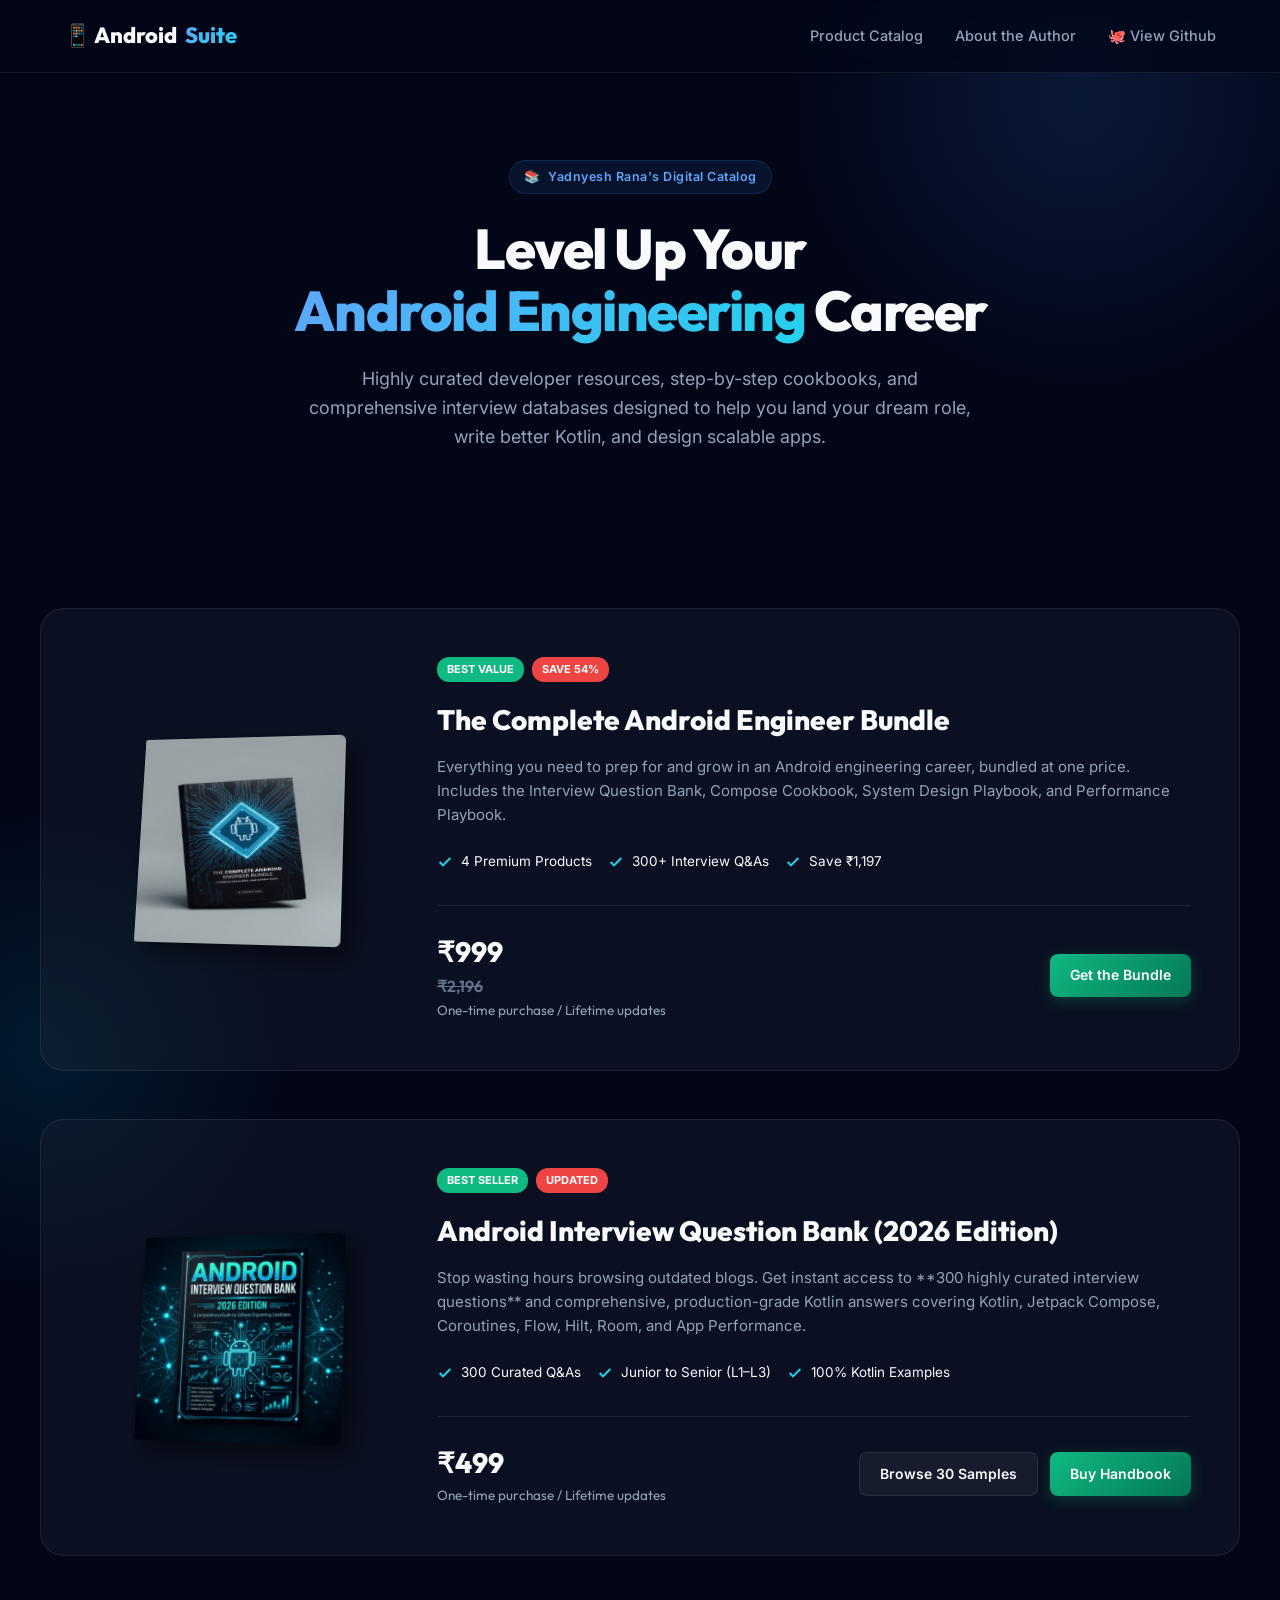
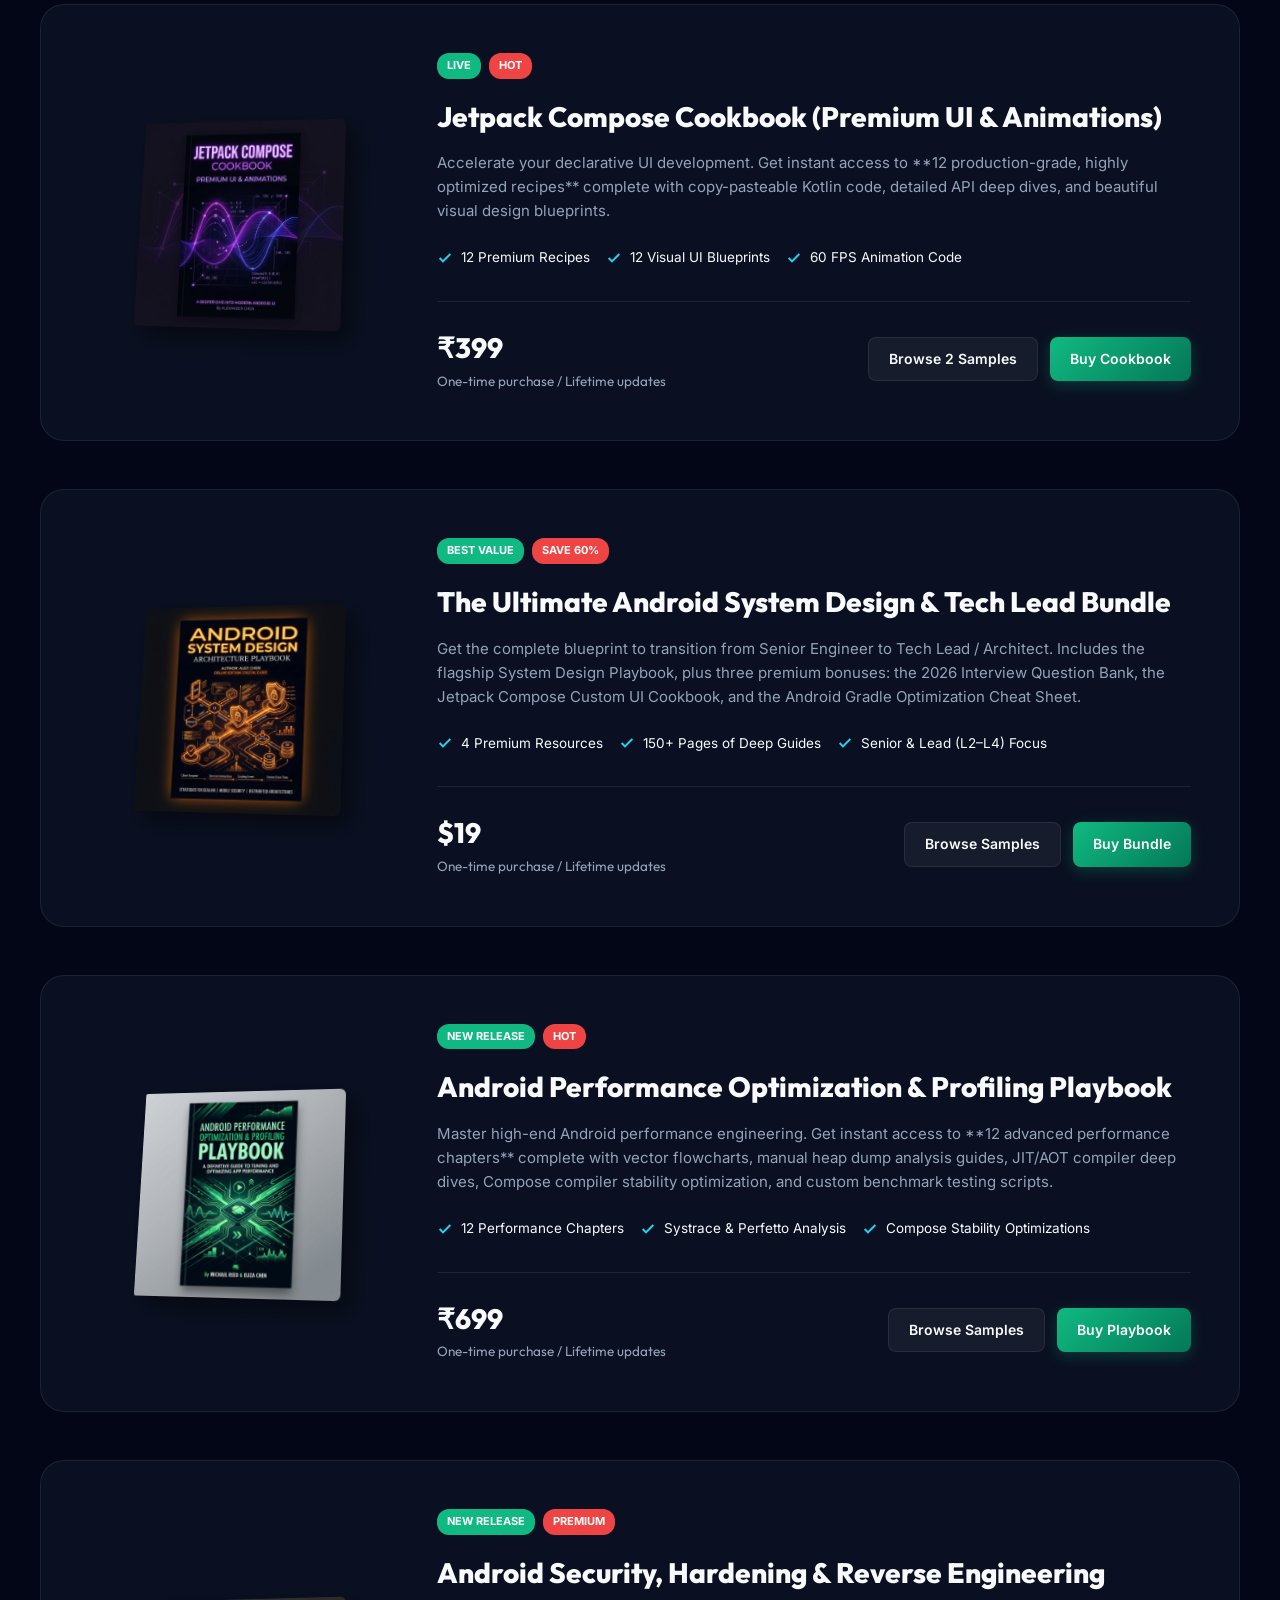
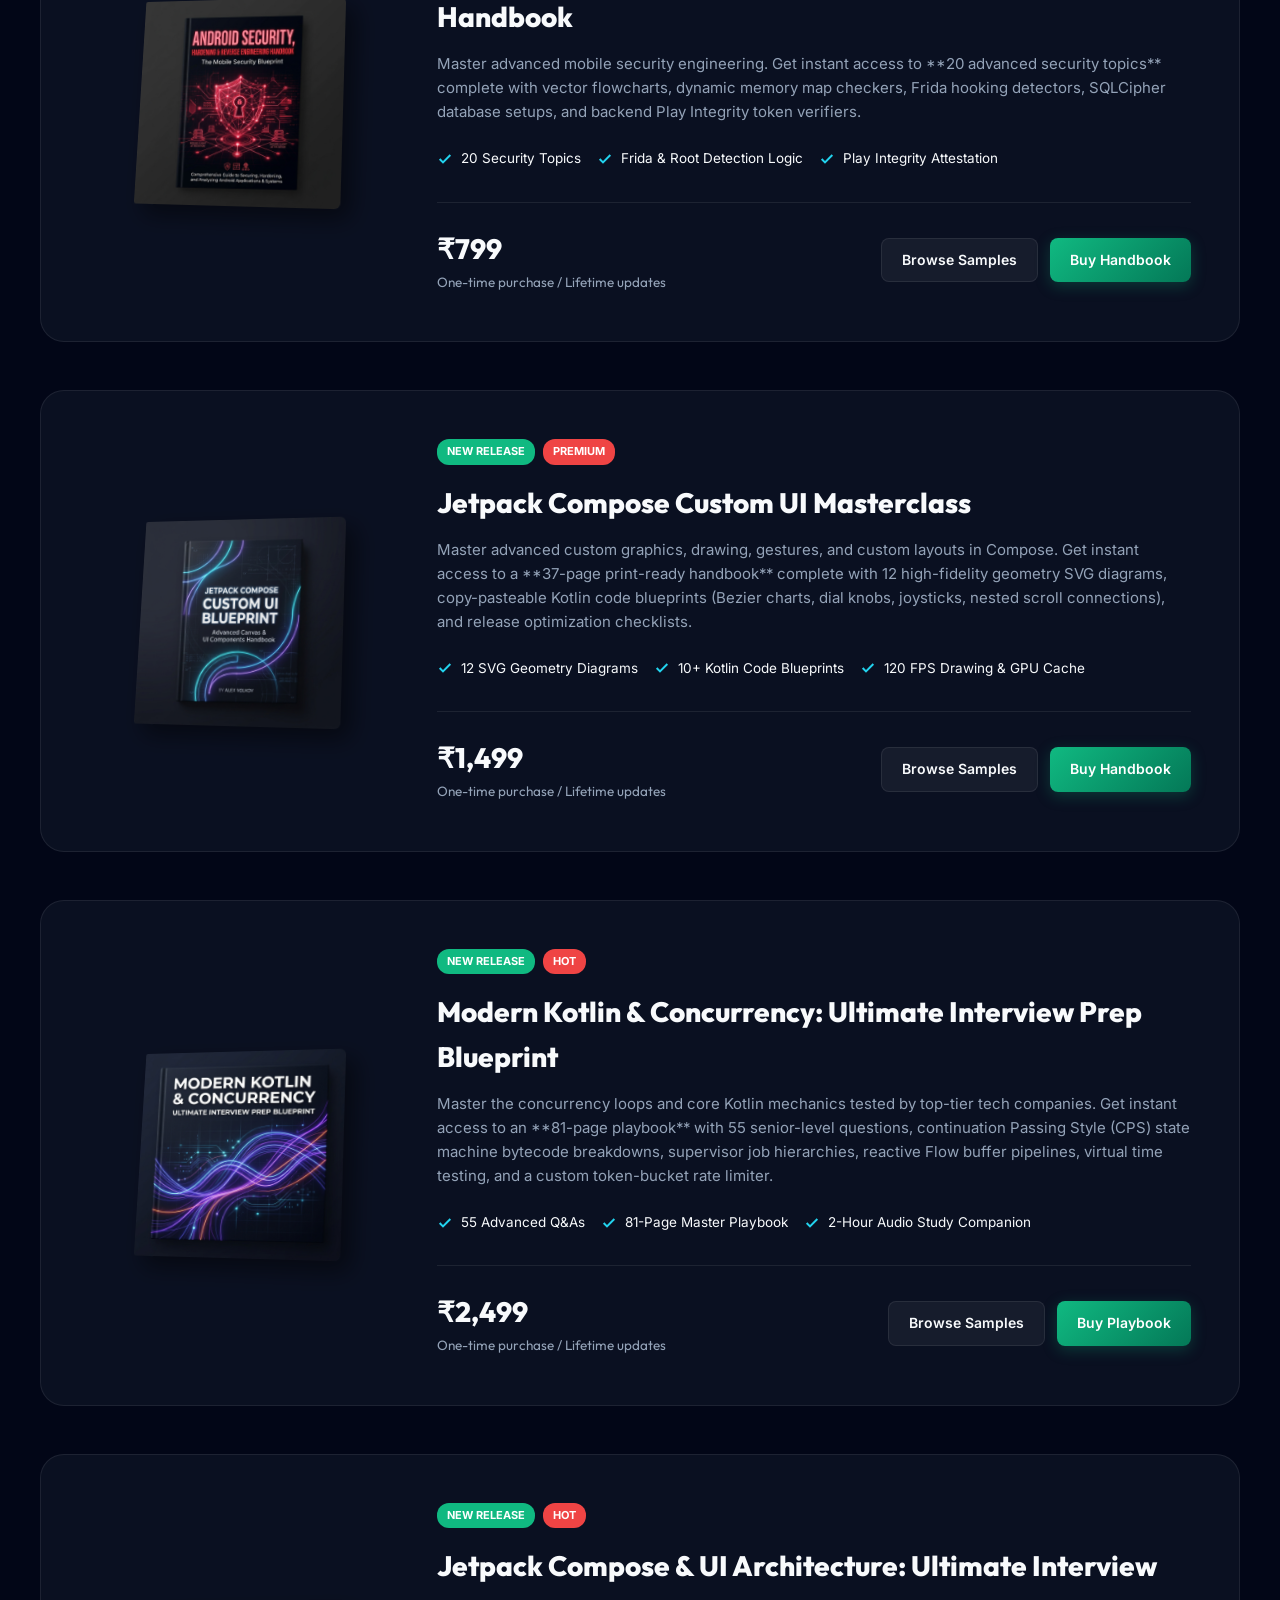
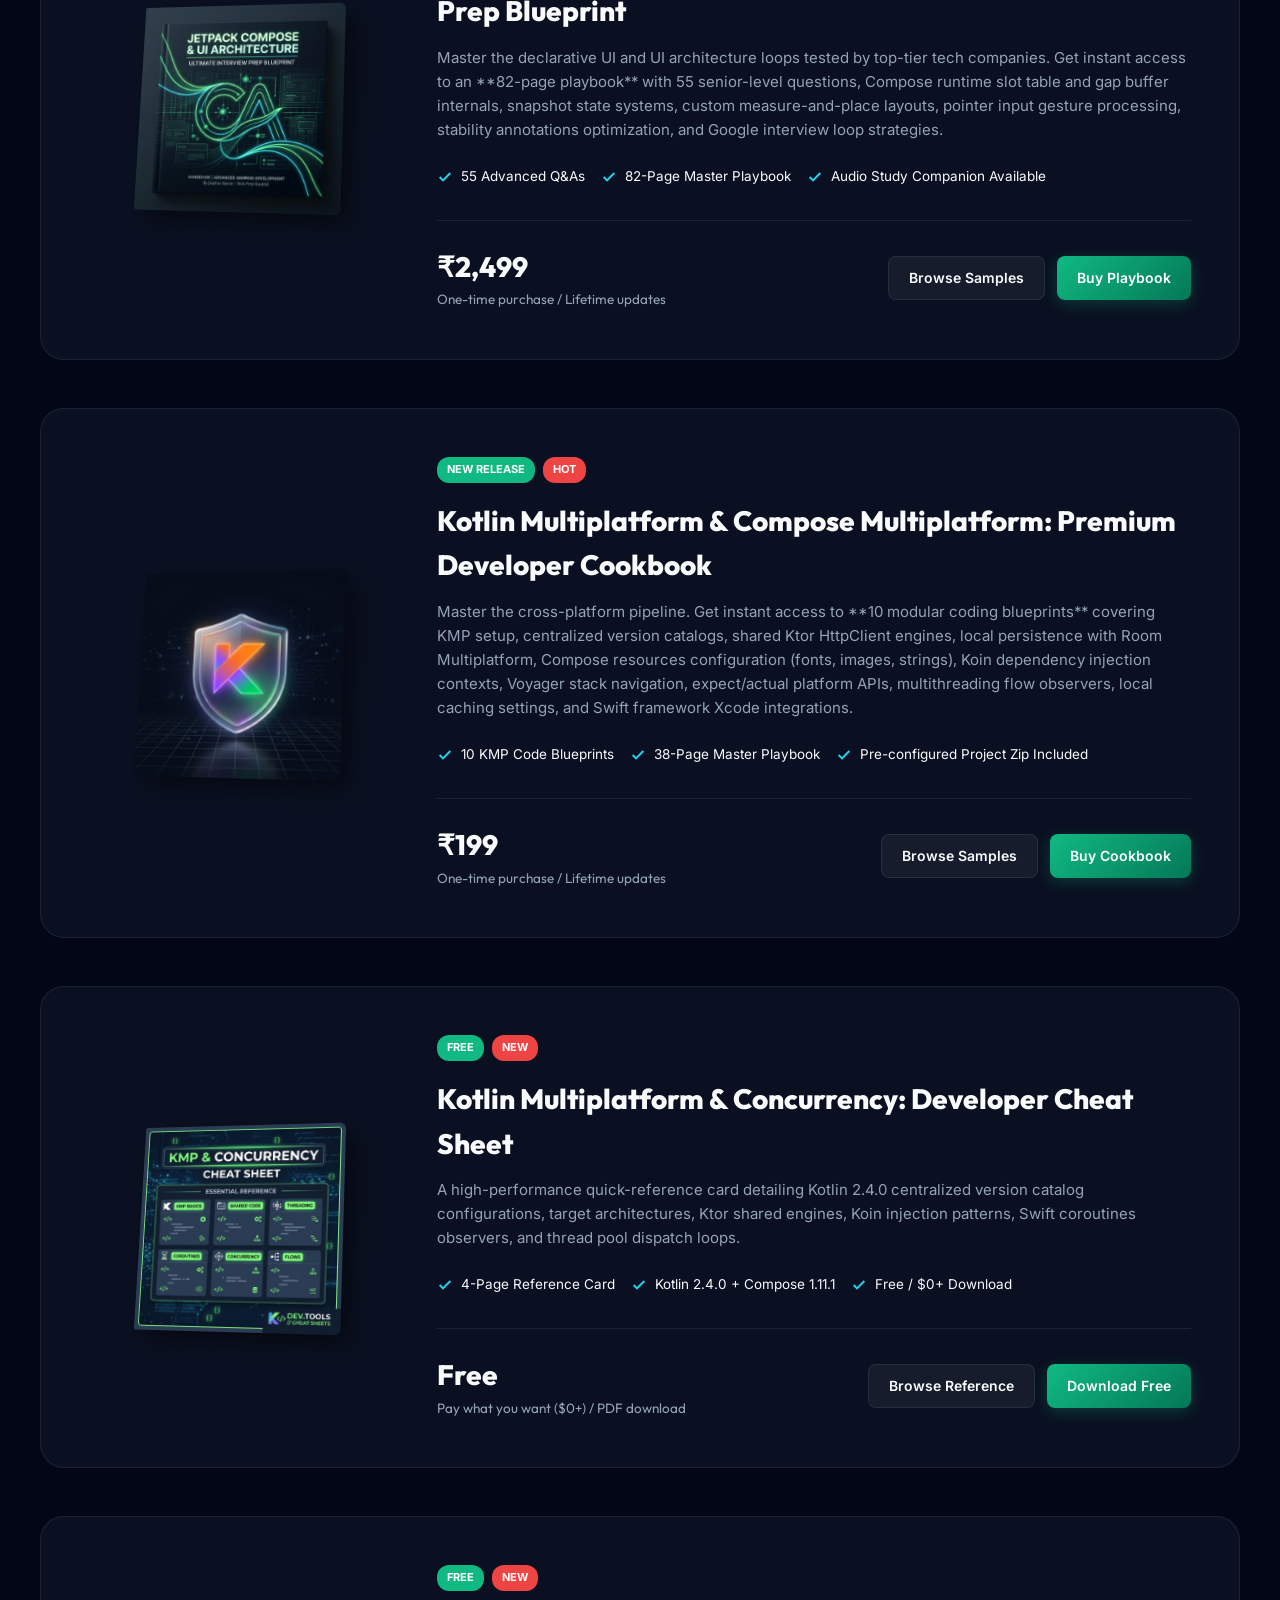
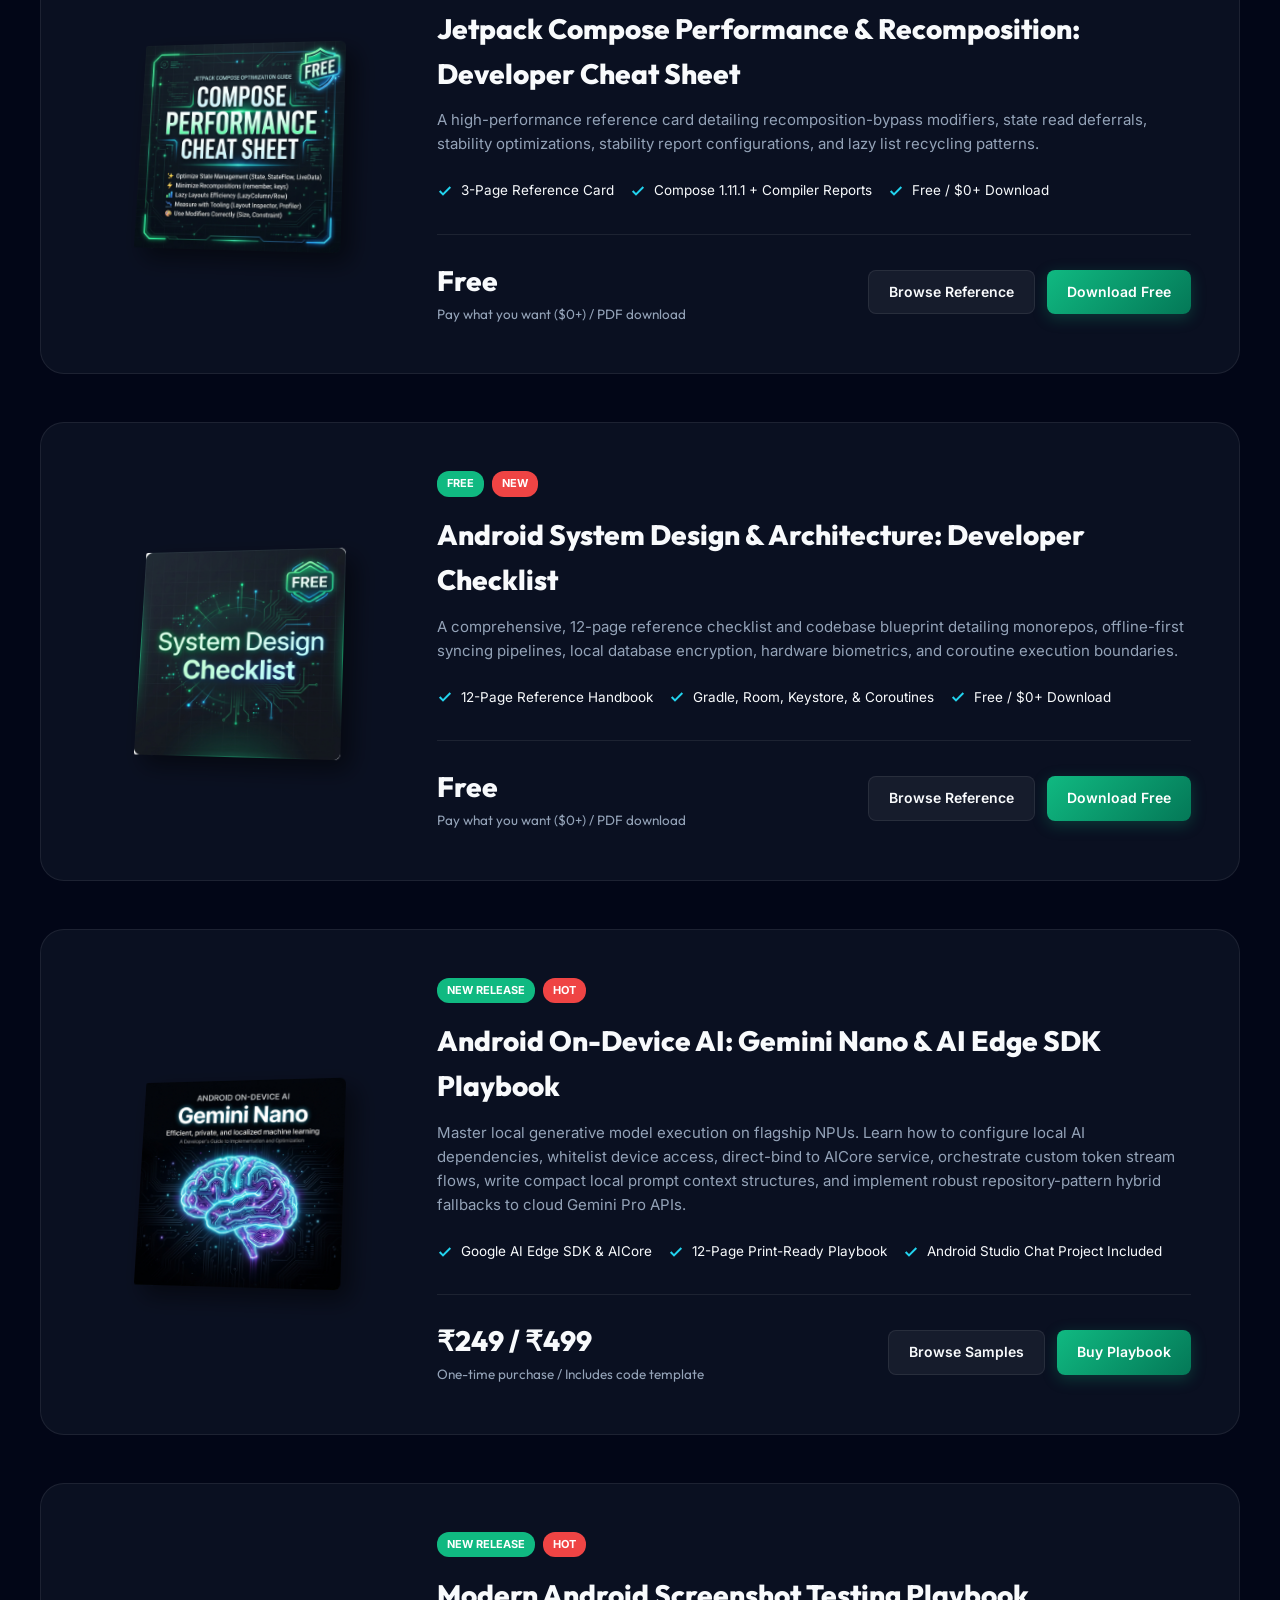
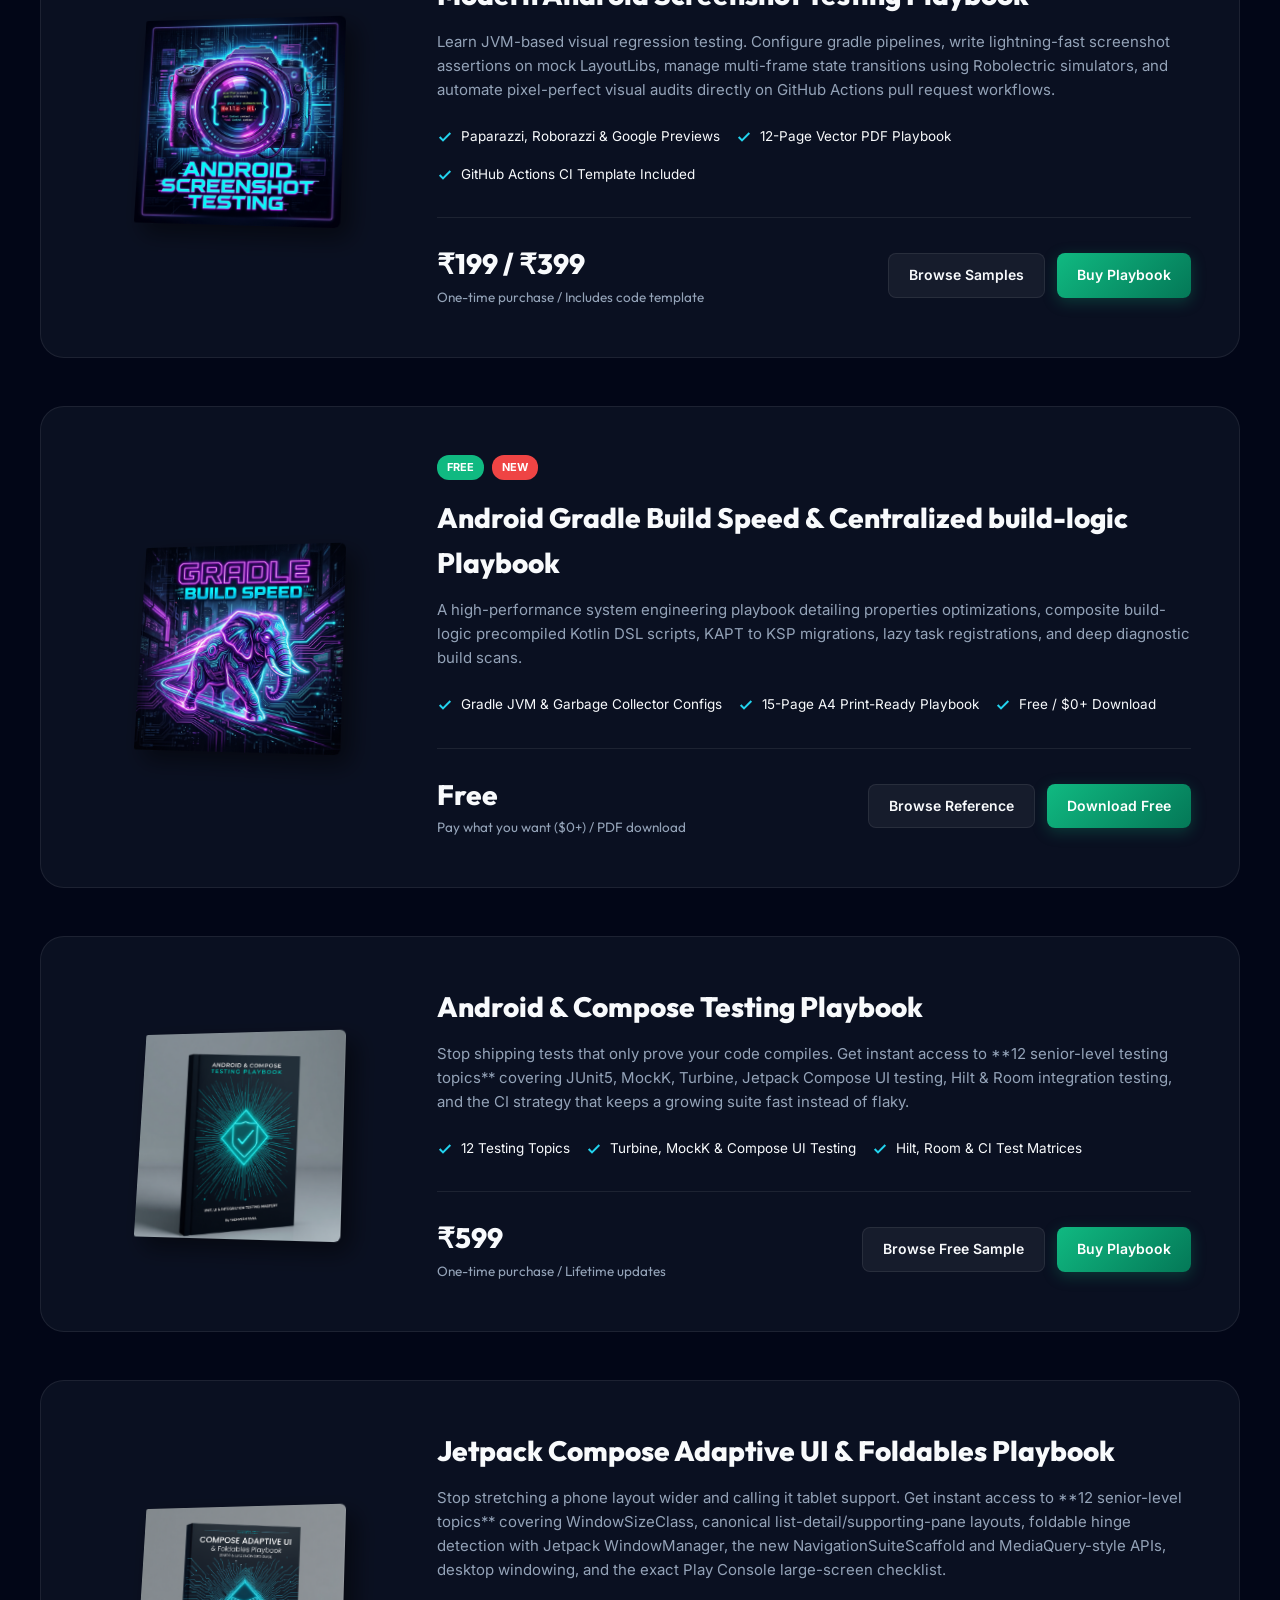
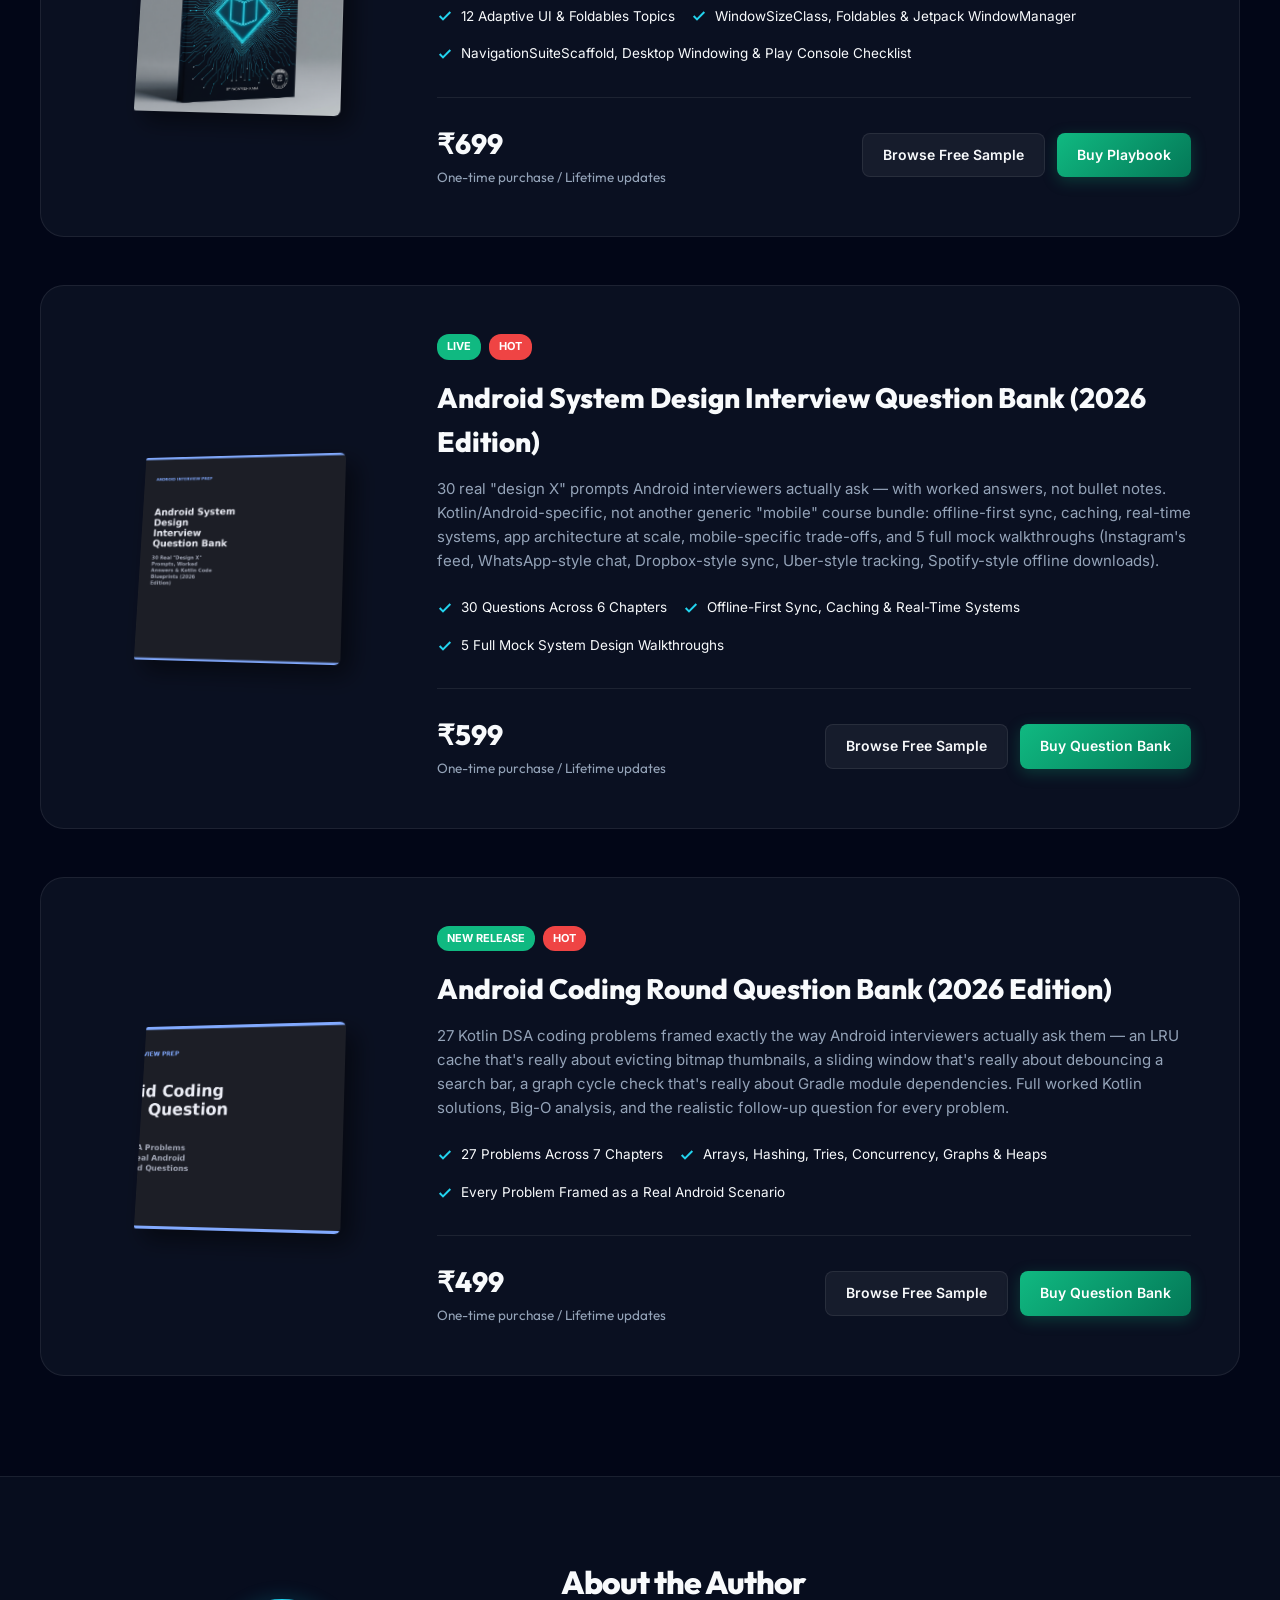
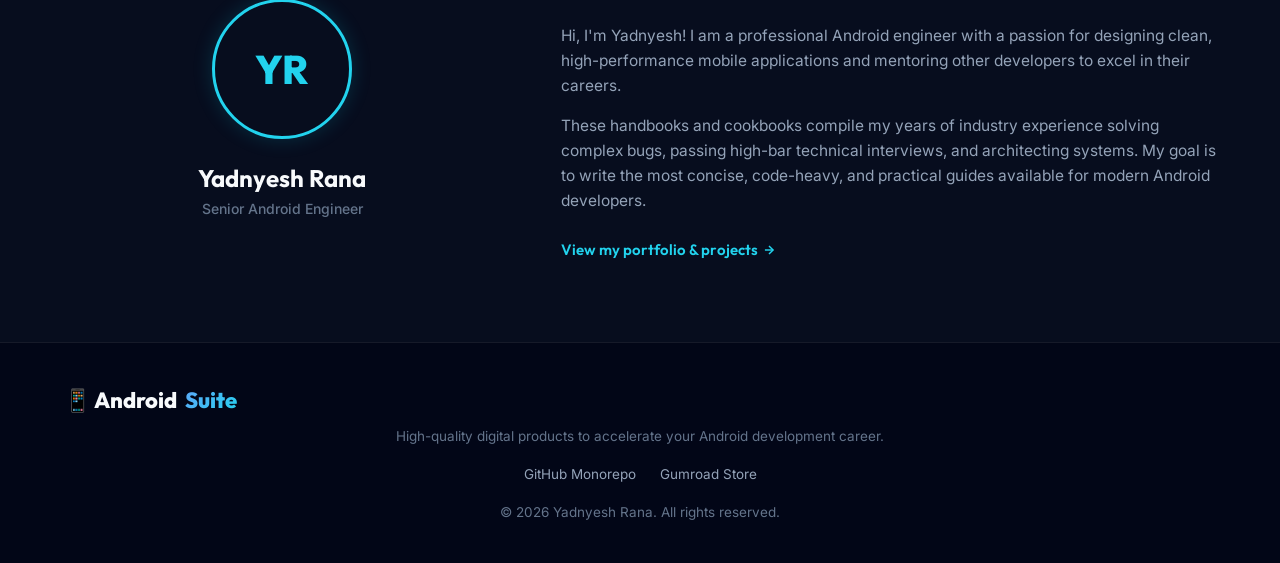
==== commit c5a98dea: "Add Android Coding Round Question Bank (free sample + landing page) Free-sample README with the full" ====
--- a/landing-page/index.html
+++ b/landing-page/index.html
@@ -1016,40 +1016,92 @@
                 <div class="product-meta">
                     <div>
                         <div class="product-badge-row">
+                            <span class="product-badge badge-active">Live</span>
+                            <span class="product-badge badge-hot">Hot</span>
+                        </div>
+                        <h2 class="product-title">Android System Design Interview Question Bank (2026 Edition)</h2>
+                        <p class="product-desc">
+                            30 real "design X" prompts Android interviewers actually ask — with worked answers, not bullet notes. Kotlin/Android-specific, not another generic "mobile" course bundle: offline-first sync, caching, real-time systems, app architecture at scale, mobile-specific trade-offs, and 5 full mock walkthroughs (Instagram's feed, WhatsApp-style chat, Dropbox-style sync, Uber-style tracking, Spotify-style offline downloads).
+                        </p>
+
+                        <div class="product-highlights">
+                            <div class="highlight-item">
+                                <svg width="16" height="16" viewBox="0 0 24 24" fill="none" stroke="currentColor" stroke-width="3"><polyline points="20 6 9 17 4 12"></polyline></svg>
+                                <span>30 Questions Across 6 Chapters</span>
+                            </div>
+                            <div class="highlight-item">
+                                <svg width="16" height="16" viewBox="0 0 24 24" fill="none" stroke="currentColor" stroke-width="3"><polyline points="20 6 9 17 4 12"></polyline></svg>
+                                <span>Offline-First Sync, Caching & Real-Time Systems</span>
+                            </div>
+                            <div class="highlight-item">
+                                <svg width="16" height="16" viewBox="0 0 24 24" fill="none" stroke="currentColor" stroke-width="3"><polyline points="20 6 9 17 4 12"></polyline></svg>
+                                <span>5 Full Mock System Design Walkthroughs</span>
+                            </div>
+                        </div>
+                    </div>
+
+                    <div class="product-pricing-ctas">
+                        <div class="product-price">
+                            ₹599
+                            <span>One-time purchase / Lifetime updates</span>
+                        </div>
+                        <div class="ctas-group">
+                            <a href="https://github.com/yogirana5557/android-digital-products/tree/main/android-system-design-interview-bank" target="_blank" class="btn btn-secondary">
+                                Browse Free Sample
+                            </a>
+                            <a href="https://yogirana.gumroad.com/l/android-system-design-interview-bank" class="btn btn-primary" data-gumroad-single-product="true">
+                                Buy Question Bank
+                            </a>
+                        </div>
+                    </div>
+                </div>
+            </div>
+
+            <div class="product-row">
+                <div class="book-container">
+                    <div class="book">
+                        <div class="book-spine"></div>
+                        <div class="book-cover cover-android-coding-round-question-bank"></div>
+                    </div>
+                </div>
+
+                <div class="product-meta">
+                    <div>
+                        <div class="product-badge-row">
                             <span class="product-badge badge-active">New Release</span>
                             <span class="product-badge badge-hot">Hot</span>
                         </div>
-                        <h2 class="product-title">Android System Design Interview Question Bank (2026 Edition)</h2>
-                        <p class="product-desc">
-                            30 real "design X" prompts Android interviewers actually ask — with worked answers, not bullet notes. Kotlin/Android-specific, not another generic "mobile" course bundle: offline-first sync, caching, real-time systems, app architecture at scale, mobile-specific trade-offs, and 5 full mock walkthroughs (Instagram's feed, WhatsApp-style chat, Dropbox-style sync, Uber-style tracking, Spotify-style offline downloads).
-                        </p>
-
-                        <div class="product-highlights">
-                            <div class="highlight-item">
-                                <svg width="16" height="16" viewBox="0 0 24 24" fill="none" stroke="currentColor" stroke-width="3"><polyline points="20 6 9 17 4 12"></polyline></svg>
-                                <span>30 Questions Across 6 Chapters</span>
-                            </div>
-                            <div class="highlight-item">
-                                <svg width="16" height="16" viewBox="0 0 24 24" fill="none" stroke="currentColor" stroke-width="3"><polyline points="20 6 9 17 4 12"></polyline></svg>
-                                <span>Offline-First Sync, Caching & Real-Time Systems</span>
-                            </div>
-                            <div class="highlight-item">
-                                <svg width="16" height="16" viewBox="0 0 24 24" fill="none" stroke="currentColor" stroke-width="3"><polyline points="20 6 9 17 4 12"></polyline></svg>
-                                <span>5 Full Mock System Design Walkthroughs</span>
-                            </div>
-                        </div>
-                    </div>
-
-                    <div class="product-pricing-ctas">
-                        <div class="product-price">
-                            ₹599
-                            <span>One-time purchase / Lifetime updates</span>
-                        </div>
-                        <div class="ctas-group">
-                            <a href="https://github.com/yogirana5557/android-digital-products/tree/main/android-system-design-interview-bank" target="_blank" class="btn btn-secondary">
+                        <h2 class="product-title">Android Coding Round Question Bank (2026 Edition)</h2>
+                        <p class="product-desc">
+                            27 Kotlin DSA coding problems framed exactly the way Android interviewers actually ask them — an LRU cache that's really about evicting bitmap thumbnails, a sliding window that's really about debouncing a search bar, a graph cycle check that's really about Gradle module dependencies. Full worked Kotlin solutions, Big-O analysis, and the realistic follow-up question for every problem.
+                        </p>
+
+                        <div class="product-highlights">
+                            <div class="highlight-item">
+                                <svg width="16" height="16" viewBox="0 0 24 24" fill="none" stroke="currentColor" stroke-width="3"><polyline points="20 6 9 17 4 12"></polyline></svg>
+                                <span>27 Problems Across 7 Chapters</span>
+                            </div>
+                            <div class="highlight-item">
+                                <svg width="16" height="16" viewBox="0 0 24 24" fill="none" stroke="currentColor" stroke-width="3"><polyline points="20 6 9 17 4 12"></polyline></svg>
+                                <span>Arrays, Hashing, Tries, Concurrency, Graphs & Heaps</span>
+                            </div>
+                            <div class="highlight-item">
+                                <svg width="16" height="16" viewBox="0 0 24 24" fill="none" stroke="currentColor" stroke-width="3"><polyline points="20 6 9 17 4 12"></polyline></svg>
+                                <span>Every Problem Framed as a Real Android Scenario</span>
+                            </div>
+                        </div>
+                    </div>
+
+                    <div class="product-pricing-ctas">
+                        <div class="product-price">
+                            ₹499
+                            <span>One-time purchase / Lifetime updates</span>
+                        </div>
+                        <div class="ctas-group">
+                            <a href="https://github.com/yogirana5557/android-digital-products/tree/main/android-coding-round-question-bank" target="_blank" class="btn btn-secondary">
                                 Browse Free Sample
                             </a>
-                            <a href="https://yogirana.gumroad.com/l/android-system-design-interview-bank" class="btn btn-primary" data-gumroad-single-product="true">
+                            <a href="https://yogirana.gumroad.com/l/android-coding-round-question-bank" class="btn btn-primary" data-gumroad-single-product="true">
                                 Buy Question Bank
                             </a>
                         </div>
--- a/landing-page/style.css
+++ b/landing-page/style.css
@@ -423,6 +423,10 @@
 
 .cover-android-system-design-interview-bank {
     background-image: url('cover-android-system-design-interview-bank.png');
+}
+
+.cover-android-coding-round-question-bank {
+    background-image: url('cover-android-coding-round-question-bank.png');
 }
 
 .cover-badge {
